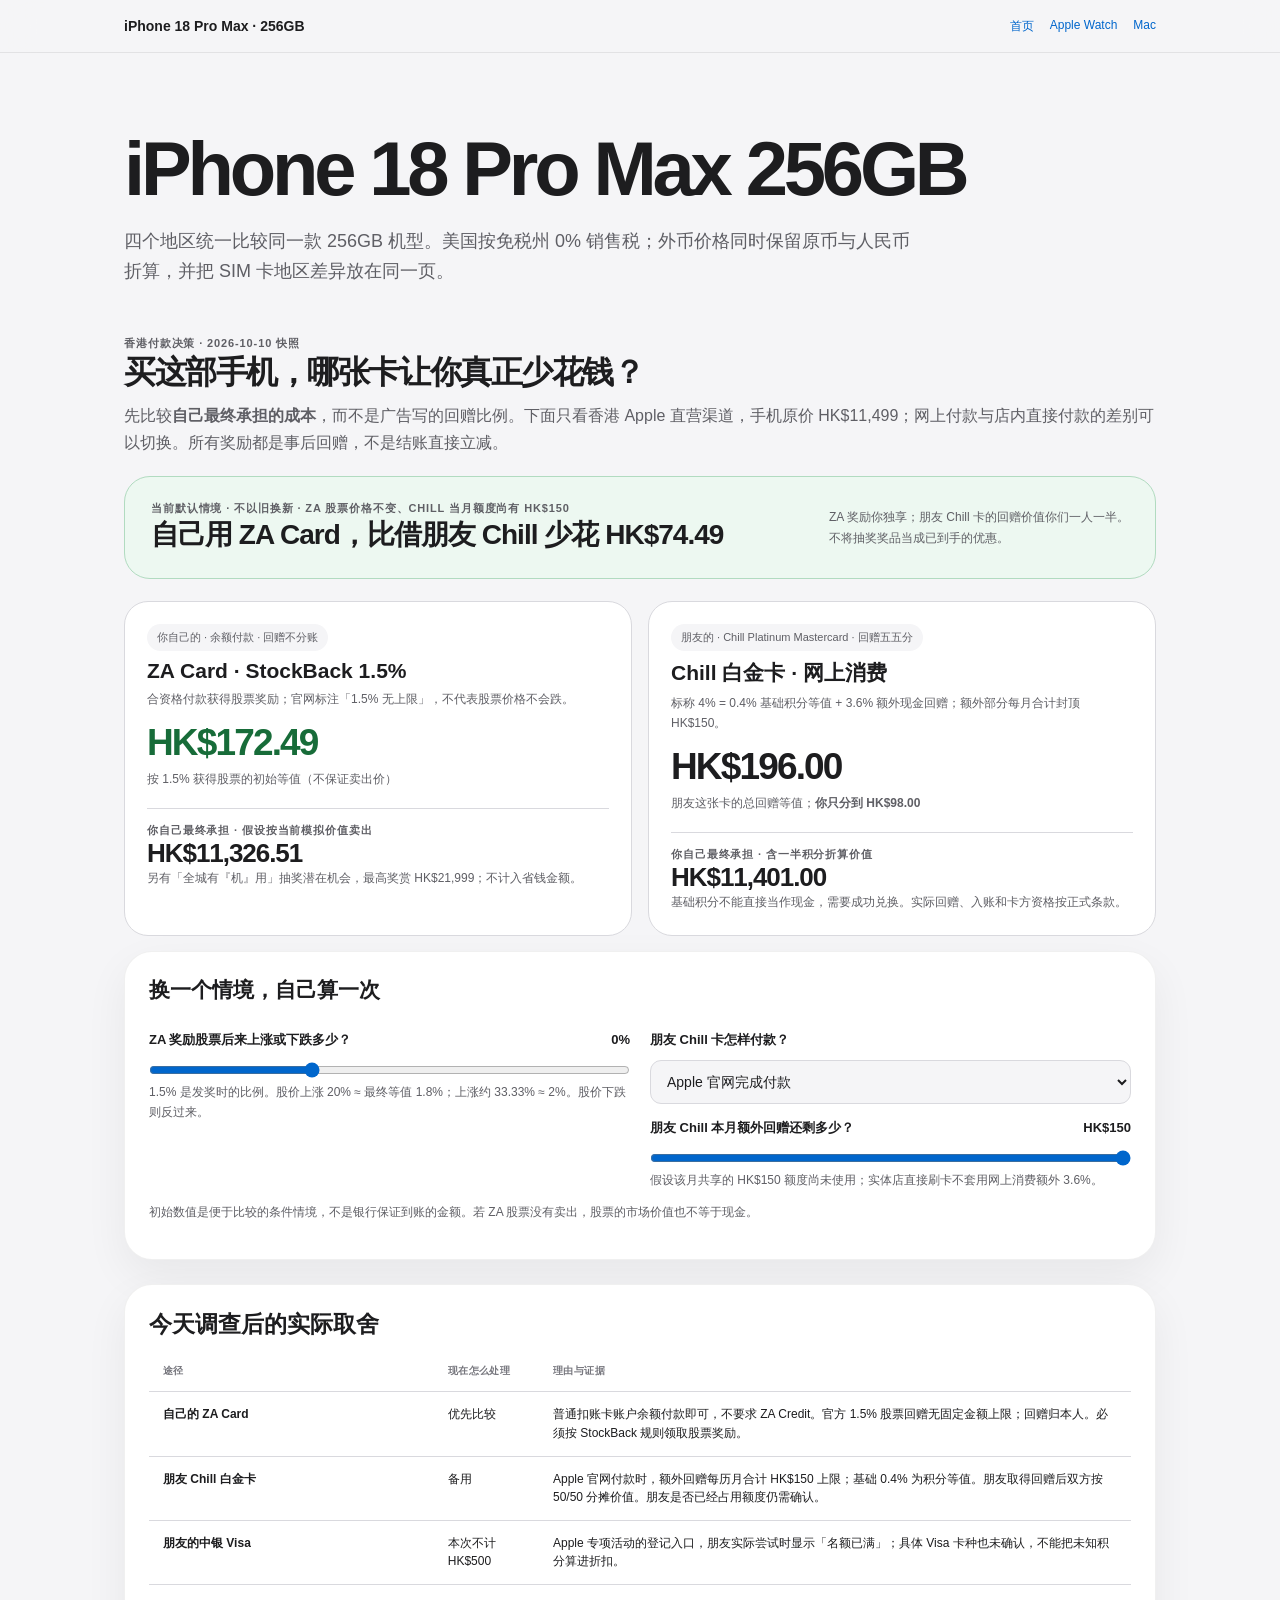
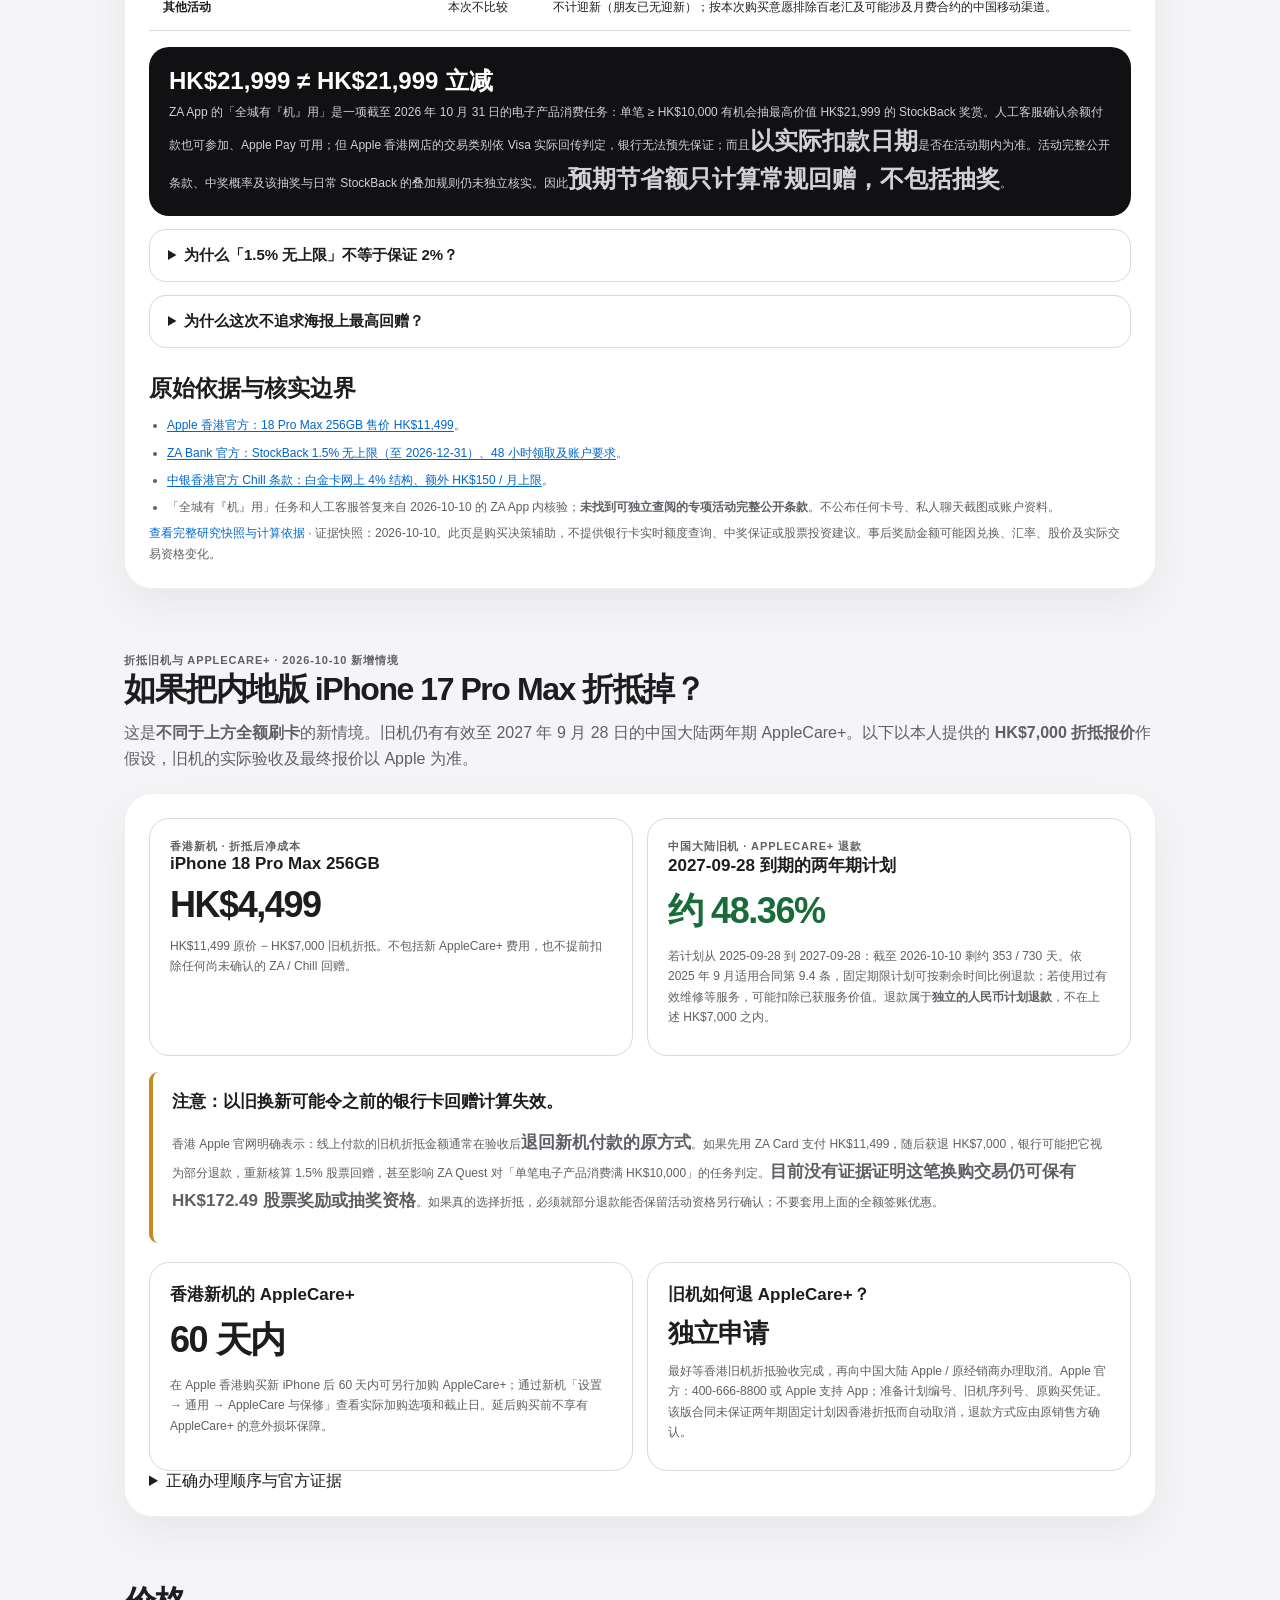
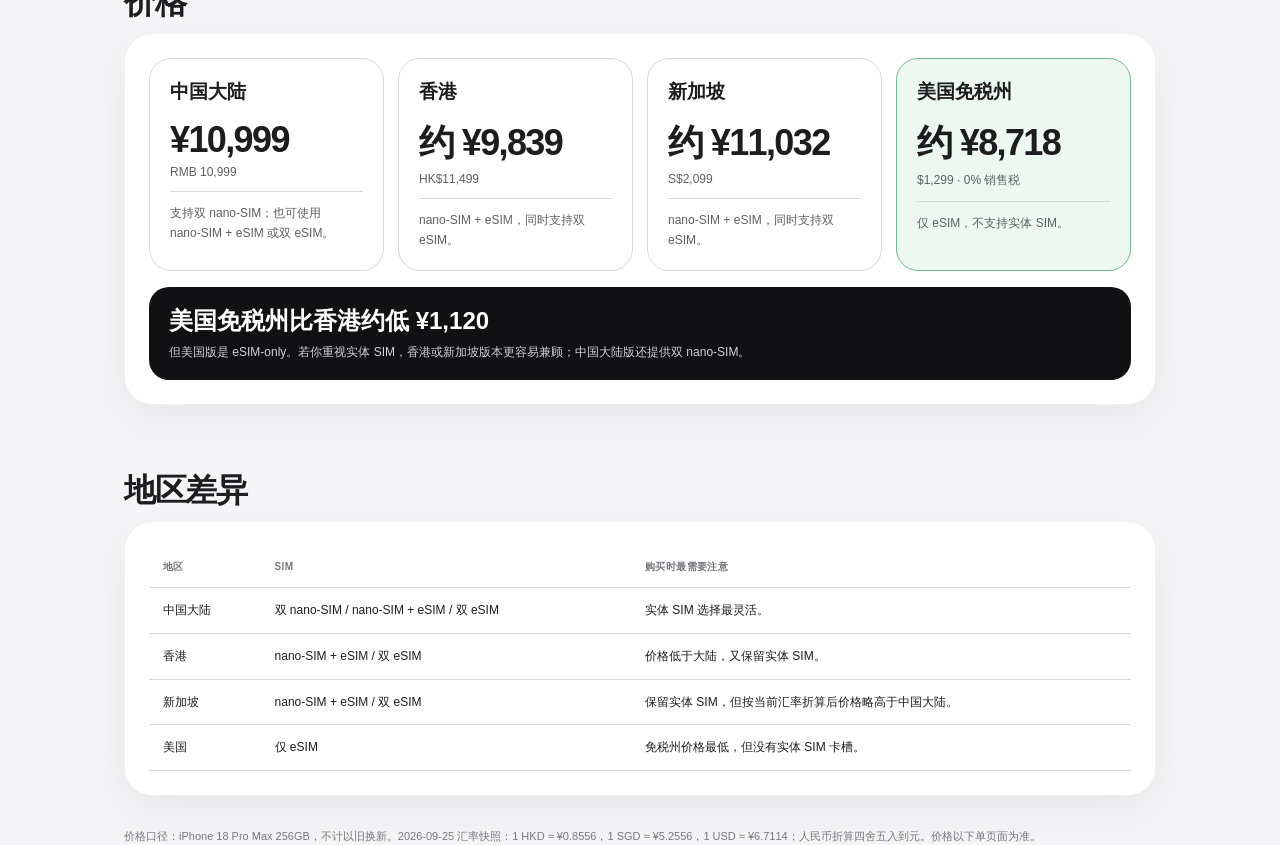
==== iphone/index.html @ 493898ec "feat(iphone): show Trade In and AppleCare separate from full-price rewards" ====
<!doctype html><html lang="zh-CN"><head><meta charset="utf-8"><meta name="viewport" content="width=device-width,initial-scale=1"><title>iPhone 18 Pro Max 256GB｜中国大陆 / 香港 / 新加坡 / 美国</title><style>
:root{--bg:#f5f5f7;--card:#fff;--text:#1d1d1f;--muted:#5f5f65;--sub:#77777e;--line:#d9d9de;--blue:#06c;--green:#176c39;--greenbg:#edf8f1;--shadow:0 16px 44px rgba(0,0,0,.06)}
*{box-sizing:border-box}html{scroll-behavior:smooth}body{margin:0;background:var(--bg);color:var(--text);font-family:-apple-system,BlinkMacSystemFont,"SF Pro Display","PingFang SC","Microsoft YaHei",sans-serif;-webkit-font-smoothing:antialiased}
a{color:var(--blue);text-decoration:none}a:hover{text-decoration:underline}.wrap{max-width:1080px;margin:auto;padding:0 24px}
.top{position:sticky;top:0;z-index:20;background:rgba(245,245,247,.9);backdrop-filter:blur(18px);border-bottom:1px solid rgba(0,0,0,.08)}.top .wrap{height:52px;display:flex;align-items:center;justify-content:space-between;gap:20px}.brand{font-size:14px;font-weight:760}.nav{display:flex;gap:16px;font-size:12px}
.hero{padding:78px 0 38px}.hero h1{font-size:clamp(44px,7vw,76px);line-height:1;letter-spacing:-.055em;margin:0 0 20px}.hero p{max-width:800px;margin:0;color:var(--muted);font-size:18px;line-height:1.65}
section{padding:32px 0}h2{font-size:32px;letter-spacing:-.045em;margin:0 0 8px}.lead{color:var(--muted);margin:0 0 20px;line-height:1.65}.panel{background:var(--card);border:1px solid rgba(0,0,0,.06);border-radius:28px;padding:24px;box-shadow:var(--shadow)}
.cards{display:grid;grid-template-columns:repeat(4,1fr);gap:14px}.card{border:1px solid var(--line);border-radius:22px;padding:20px}.card.best{background:var(--greenbg);border-color:#75b88f}.card h3{font-size:19px;margin:0 0 14px}.price{font-size:36px;font-weight:780;letter-spacing:-.045em}.local{color:var(--muted);font-size:12px;margin-top:4px}.note{color:var(--muted);font-size:12px;line-height:1.6;margin-top:12px;padding-top:12px;border-top:1px solid var(--line)}
table{width:100%;border-collapse:collapse}th,td{text-align:left;padding:13px 14px;border-bottom:1px solid var(--line);vertical-align:top;font-size:12px;line-height:1.55}th{color:var(--sub);font-size:10px;text-transform:uppercase;letter-spacing:.04em}
.callout{margin-top:16px;padding:18px 20px;border-radius:20px;background:#111113;color:#fff}.callout strong{font-size:24px}.callout p{margin:6px 0 0;color:#d1d1d6;font-size:12px;line-height:1.6}
.pills{display:flex;gap:8px;flex-wrap:wrap}.pill{padding:7px 10px;border:1px solid var(--line);border-radius:999px;background:var(--card);font-size:11px;color:var(--muted)}
footer{padding:32px 0 64px;color:var(--sub);font-size:11px;line-height:1.6}
@media(max-width:780px){.nav{display:none}.cards{grid-template-columns:1fr}.panel{padding:17px}.hero{padding-top:56px}}
@media(prefers-color-scheme:dark){:root{--bg:#0f0f11;--card:#1c1c1f;--text:#f5f5f7;--muted:#c7c7cc;--sub:#a9a9b0;--line:#3b3b42;--blue:#69aaff;--green:#81dba5;--greenbg:#153523;--shadow:none}.top{background:rgba(15,15,17,.9)}.panel,.card{border-color:#303037}.card.best{background:#14291d}}

/* 2026-10-10 HK payment decision: independent of regional price comparison. */
.payment{padding-top:12px}.decision-line{display:flex;justify-content:space-between;align-items:center;gap:18px;padding:24px 26px;border:1px solid #b1dbc0;background:var(--greenbg);border-radius:26px;margin:18px 0 22px}
.decision-line strong{display:block;font-size:28px;letter-spacing:-.035em}.eyebrow{font-size:11px;font-weight:750;text-transform:uppercase;letter-spacing:.08em;color:var(--muted)}
.payment-grid{display:grid;grid-template-columns:repeat(2,minmax(0,1fr));gap:16px}.payment-card{border:1px solid var(--line);border-radius:24px;padding:22px;background:var(--card)}.payment-card h3{font-size:21px;margin:8px 0 7px}.payment-card .amount{font-size:37px;line-height:1.12;letter-spacing:-.05em;font-weight:800;margin:12px 0 7px;font-variant-numeric:tabular-nums}.payment-card .amount.is-green{color:var(--green)}.payment-card .mini{font-size:12px;color:var(--muted);line-height:1.65}.payment-card .net{border-top:1px solid var(--line);padding-top:14px;margin-top:18px}.payment-card .net strong{display:block;font-size:26px;letter-spacing:-.04em;font-variant-numeric:tabular-nums}.payment-tag{font-size:11px;display:inline-block;padding:6px 10px;border-radius:999px;background:var(--bg);color:var(--muted)}
.payment-controls{margin-top:15px}.payment-controls h3{margin:0 0 12px;font-size:21px}.control-grid{display:grid;grid-template-columns:repeat(2,1fr);gap:20px}.control-row{margin-top:14px}.control-row label{font-size:13px;font-weight:650;line-height:1.55;display:flex;justify-content:space-between;gap:8px}.control-row input[type=range]{width:100%;accent-color:var(--blue);margin:12px 0 4px;cursor:pointer}.control-row select{width:100%;border:1px solid var(--line);background:var(--bg);color:var(--text);border-radius:11px;padding:12px;margin-top:10px;font-size:14px}.muted-small{font-size:12px;color:var(--muted);line-height:1.7}
.ledger{margin-top:24px}.ledger h3{font-size:23px;margin:0 0 10px}.ledger td:first-child{width:29%;font-weight:650}.ledger ul{margin:0;padding-left:18px}.ledger li{margin:5px 0}.ledger a{overflow-wrap:anywhere}
.source-list{padding-left:18px;margin:14px 0 4px;color:var(--muted);font-size:12px;line-height:1.85}.source-list a{text-decoration:underline;text-underline-offset:2px}
.state{font-size:11px;border-radius:999px;padding:3px 7px;border:1px solid var(--line);white-space:nowrap}.state.caution{color:#b56d06;border-color:#d9a751}
.payment details{margin-top:13px;border:1px solid var(--line);border-radius:17px;background:var(--card);padding:16px 18px}.payment summary{font-weight:750;cursor:pointer;font-size:15px}.payment details p,.payment details li{font-size:13px;line-height:1.8;color:var(--muted)}.payment details ul{padding-left:20px}
@media(max-width:780px){.payment-grid,.control-grid{grid-template-columns:1fr}.decision-line{align-items:flex-start;flex-direction:column}.payment-card .amount{font-size:32px}.ledger td:first-child{width:32%}.payment-card{padding:18px}}

.tradein-grid{display:grid;grid-template-columns:repeat(2,minmax(0,1fr));gap:14px}
.tradein-card{padding:20px;border-radius:20px;border:1px solid var(--line)}
.tradein-card h3{font-size:17px;margin:0 0 8px}
.tradein-card .figure{font-size:36px;letter-spacing:-.04em;font-weight:800;margin:10px 0}
.tradein-card .muted-small{margin:8px 0}
.tradein-warning{border-left:4px solid #c88a20;padding:15px 19px;margin-top:16px;background:var(--card);border-radius:9px;line-height:1.75}
.tradein-warning strong{font-size:17px}
.tradein-step{padding-left:22px;font-size:13px;line-height:1.8}
.tradein-step li{margin:8px 0}
@media(max-width:780px){.tradein-grid{grid-template-columns:1fr}.tradein-card .figure{font-size:31px}}
</style></head><body>
<header class="top"><div class="wrap"><div class="brand">iPhone 18 Pro Max · 256GB</div><nav class="nav"><a href="/">首页</a><a href="/watch/">Apple Watch</a><a href="/mac/">Mac</a></nav></div></header>
<main class="wrap">
<section class="hero"><h1>iPhone 18 Pro Max 256GB</h1><p>四个地区统一比较同一款 256GB 机型。美国按免税州 0% 销售税；外币价格同时保留原币与人民币折算，并把 SIM 卡地区差异放在同一页。</p></section>

<section id="hk-payment" class="payment" data-price="11499" aria-labelledby="pay-title">
  <div class="eyebrow">香港付款决策 · 2026-10-10 快照</div>
  <h2 id="pay-title">买这部手机，哪张卡让你真正少花钱？</h2>
  <p class="lead">先比较<strong>自己最终承担的成本</strong>，而不是广告写的回赠比例。下面只看香港 Apple 直营渠道，手机原价 HK$11,499；网上付款与店内直接付款的差别可以切换。所有奖励都是事后回赠，不是结账直接立减。</p>
  <div class="decision-line">
    <div><div class="eyebrow">当前默认情境 · 不以旧换新 · ZA 股票价格不变、Chill 当月额度尚有 HK$150</div><strong id="pay-headline">自己用 ZA Card，比借朋友 Chill 少花 HK$74.49</strong></div>
    <div class="muted-small">ZA 奖励你独享；朋友 Chill 卡的回赠价值你们一人一半。<br>不将抽奖奖品当成已到手的优惠。</div>
  </div>
  <div class="payment-grid">
    <article class="payment-card" aria-labelledby="za-card-title">
      <span class="payment-tag">你自己的 · 余额付款 · 回赠不分账</span>
      <h3 id="za-card-title">ZA Card · StockBack 1.5%</h3>
      <div class="mini">合资格付款获得股票奖励；官网标注「1.5% 无上限」，不代表股票价格不会跌。</div>
      <div class="amount is-green" id="za-stock" aria-live="polite">HK$172.49</div>
      <div class="mini">按 1.5% 获得股票的初始等值（不保证卖出价）</div>
      <div class="net"><div class="eyebrow">你自己最终承担 · 假设按当前模拟价值卖出</div><strong id="za-cost">HK$11,326.51</strong><div class="mini">另有「全城有『机』用」抽奖潜在机会，最高奖赏 HK$21,999；不计入省钱金额。</div></div>
    </article>
    <article class="payment-card" aria-labelledby="chill-card-title">
      <span class="payment-tag">朋友的 · Chill Platinum Mastercard · 回赠五五分</span>
      <h3 id="chill-card-title">Chill 白金卡 · 网上消费</h3>
      <div class="mini">标称 4% = 0.4% 基础积分等值 + 3.6% 额外现金回赠；额外部分每月合计封顶 HK$150。</div>
      <div class="amount" id="chill-reward" aria-live="polite">HK$196.00</div>
      <div class="mini">朋友这张卡的总回赠等值；<strong>你只分到 <span id="chill-share">HK$98.00</span></strong></div>
      <div class="net"><div class="eyebrow">你自己最终承担 · 含一半积分折算价值</div><strong id="chill-cost">HK$11,401.00</strong><div class="mini">基础积分不能直接当作现金，需要成功兑换。实际回赠、入账和卡方资格按正式条款。</div></div>
    </article>
  </div>
  <div class="panel payment-controls" aria-label="购机付款计算器">
    <h3>换一个情境，自己算一次</h3>
    <div class="control-grid">
      <div class="control-row"><label for="stock-change">ZA 奖励股票后来上涨或下跌多少？ <output id="stock-change-label" for="stock-change">0%</output></label><input id="stock-change" type="range" min="-50" max="100" step="5" value="0"><div class="muted-small">1.5% 是发奖时的比例。股价上涨 20% ≈ 最终等值 1.8%；上涨约 33.33% ≈ 2%。股价下跌则反过来。</div></div>
      <div>
        <div class="control-row"><label for="chill-channel">朋友 Chill 卡怎样付款？</label><select id="chill-channel"><option value="online">Apple 官网完成付款</option><option value="store">Apple 实体店直接刷卡</option></select></div>
        <div class="control-row"><label for="chill-left">朋友 Chill 本月额外回赠还剩多少？ <output id="chill-left-label" for="chill-left">HK$150</output></label><input id="chill-left" type="range" min="0" max="150" step="5" value="150"><div class="muted-small">假设该月共享的 HK$150 额度尚未使用；实体店直接刷卡不套用网上消费额外 3.6%。</div></div>
      </div>
    </div>
    <p class="muted-small" id="payment-assumption">初始数值是便于比较的条件情境，不是银行保证到账的金额。若 ZA 股票没有卖出，股票的市场价值也不等于现金。</p>
  </div>
  <div class="panel ledger" id="payment-evidence">
    <h3>今天调查后的实际取舍</h3>
    <table><thead><tr><th>途径</th><th>现在怎么处理</th><th>理由与证据</th></tr></thead><tbody>
      <tr><td>自己的 ZA Card</td><td>优先比较</td><td>普通扣账卡账户余额付款即可，不要求 ZA Credit。官方 1.5% 股票回赠无固定金额上限；回赠归本人。必须按 StockBack 规则领取股票奖励。</td></tr>
      <tr><td>朋友 Chill 白金卡</td><td>备用</td><td>Apple 官网付款时，额外回赠每历月合计 HK$150 上限；基础 0.4% 为积分等值。朋友取得回赠后双方按 50/50 分摊价值。朋友是否已经占用额度仍需确认。</td></tr>
      <tr><td>朋友的中银 Visa</td><td>本次不计 HK$500</td><td>Apple 专项活动的登记入口，朋友实际尝试时显示「名额已满」；具体 Visa 卡种也未确认，不能把未知积分算进折扣。</td></tr>
      <tr><td>其他活动</td><td>本次不比较</td><td>不计迎新（朋友已无迎新）；按本次购买意愿排除百老汇及可能涉及月费合约的中国移动渠道。</td></tr>
    </tbody></table>
    <div class="callout"><strong>HK$21,999 ≠ HK$21,999 立减</strong><p>ZA App 的「全城有『机』用」是一项截至 2026 年 10 月 31 日的电子产品消费任务：单笔 ≥ HK$10,000 有机会抽最高价值 HK$21,999 的 StockBack 奖赏。人工客服确认余额付款也可参加、Apple Pay 可用；但 Apple 香港网店的交易类别依 Visa 实际回传判定，银行无法预先保证；而且<strong>以实际扣款日期</strong>是否在活动期内为准。活动完整公开条款、中奖概率及该抽奖与日常 StockBack 的叠加规则仍未独立核实。因此<strong>预期节省额只计算常规回赠，不包括抽奖</strong>。</p></div>
    <details><summary>为什么「1.5% 无上限」不等于保证 2%？</summary><p>银行的无上限是指合资格 StockBack 的金额没有固定封顶。HK$11,499 × 1.5% ≈ HK$172.49。若领取的股票后来涨 20%，卖出等值约 HK$206.98（约占原购买额 1.8%）；若跌 20%，等值约 HK$137.99（约 1.2%）。股票投资有波动风险，卖出价、换汇和交易费用以实际为准。需要在官方规定的 48 小时窗口内选择股票奖励，并满足投资账户条件。</p></details>
    <details><summary>为什么这次不追求海报上最高回赠？</summary><ul>
      <li>先区分「直接立减」「现金回赠」「积分折算」「股票市场价值」「抽奖最高奖品」，不要混写成同一种现金。</li>
      <li>先检查登记名额、月度上限、商户分类、实际扣款日期，再算理论百分比。</li>
      <li>同一笔 HK$11,499，朋友信用卡的回赠必须平分；自己的 ZA 奖励全部归自己，只有比较个人净成本才公平。</li>
      <li>银行智能客服与人工客服不是可公开复核的正式活动条款；未知的 MCC / 中奖概率 / 能否叠加，应持续标注为未知。</li>
    </ul></details>
    <h3 style="margin-top:25px">原始依据与核实边界</h3>
    <ul class="source-list">
      <li><a href="https://www.apple.com/hk-zh/shop/buy-iphone/iphone-18-pro/6.9-%E5%90%8B%E9%A1%AF%E7%A4%BA%E5%99%A8-256gb-%E9%8A%80%E8%89%B2" target="_blank" rel="noopener noreferrer">Apple 香港官方：18 Pro Max 256GB 售价 HK$11,499</a>。</li>
      <li><a href="https://bank.za.group/za-card" target="_blank" rel="noopener noreferrer">ZA Bank 官方：StockBack 1.5% 无上限（至 2026-12-31）、48 小时领取及账户要求</a>。</li>
      <li><a href="https://www.bochk.com/dam/boccreditcard/chillcard/chill_offer_tnc_sc.pdf" target="_blank" rel="noopener noreferrer">中银香港官方 Chill 条款：白金卡网上 4% 结构、额外 HK$150 / 月上限</a>。</li>
      <li>「全城有『机』用」任务和人工客服答复来自 2026-10-10 的 ZA App 内核验；<strong>未找到可独立查阅的专项活动完整公开条款</strong>。不公布任何卡号、私人聊天截图或账户资料。</li>
    </ul>
    <div class="muted-small"><a href="https://github.com/mykcs/apple-watch-series-12-price-compare/blob/main/docs/decisions/2026-10-10-iphone-hk-payment.md" target="_blank" rel="noopener noreferrer">查看完整研究快照与计算依据</a> · 证据快照：2026-10-10。此页是购买决策辅助，不提供银行卡实时额度查询、中奖保证或股票投资建议。事后奖励金额可能因兑换、汇率、股价及实际交易资格变化。</div>
  </div>
</section>


<section id="tradein-applecare" aria-labelledby="tradein-heading">
  <div class="eyebrow">折抵旧机与 AppleCare+ · 2026-10-10 新增情境</div>
  <h2 id="tradein-heading">如果把内地版 iPhone 17 Pro Max 折抵掉？</h2>
  <p class="lead">这是<strong>不同于上方全额刷卡</strong>的新情境。旧机仍有有效至 2027 年 9 月 28 日的中国大陆两年期 AppleCare+。以下以本人提供的 <strong>HK$7,000 折抵报价</strong>作假设，旧机的实际验收及最终报价以 Apple 为准。</p>
  <div class="panel">
    <div class="tradein-grid">
      <div class="tradein-card">
        <div class="eyebrow">香港新机 · 折抵后净成本</div>
        <h3>iPhone 18 Pro Max 256GB</h3>
        <div class="figure">HK$4,499</div>
        <div class="muted-small">HK$11,499 原价 − HK$7,000 旧机折抵。不包括新 AppleCare+ 费用，也不提前扣除任何尚未确认的 ZA / Chill 回赠。</div>
      </div>
      <div class="tradein-card">
        <div class="eyebrow">中国大陆旧机 · AppleCare+ 退款</div>
        <h3>2027-09-28 到期的两年期计划</h3>
        <div class="figure" style="color:var(--green)">约 48.36%</div>
        <div class="muted-small">若计划从 2025-09-28 到 2027-09-28：截至 2026-10-10 剩约 353 / 730 天。依 2025 年 9 月适用合同第 9.4 条，固定期限计划可按剩余时间比例退款；若使用过有效维修等服务，可能扣除已获服务价值。退款属于<strong>独立的人民币计划退款</strong>，不在上述 HK$7,000 之内。</div>
      </div>
    </div>
    <div class="tradein-warning">
      <strong>注意：以旧换新可能令之前的银行卡回赠计算失效。</strong>
      <p class="muted-small">香港 Apple 官网明确表示：线上付款的旧机折抵金额通常在验收后<strong>退回新机付款的原方式</strong>。如果先用 ZA Card 支付 HK$11,499，随后获退 HK$7,000，银行可能把它视为部分退款，重新核算 1.5% 股票回赠，甚至影响 ZA Quest 对「单笔电子产品消费满 HK$10,000」的任务判定。<strong>目前没有证据证明这笔换购交易仍可保有 HK$172.49 股票奖励或抽奖资格</strong>。如果真的选择折抵，必须就部分退款能否保留活动资格另行确认；不要套用上面的全额签账优惠。</p>
    </div>
    <div class="tradein-grid" style="margin-top:19px">
      <div class="tradein-card">
        <h3>香港新机的 AppleCare+</h3>
        <div class="figure">60 天内</div>
        <div class="muted-small">在 Apple 香港购买新 iPhone 后 60 天内可另行加购 AppleCare+；通过新机「设置 → 通用 → AppleCare 与保修」查看实际加购选项和截止日。延后购买前不享有 AppleCare+ 的意外损坏保障。</div>
      </div>
      <div class="tradein-card">
        <h3>旧机如何退 AppleCare+？</h3>
        <div class="figure" style="font-size:26px">独立申请</div>
        <div class="muted-small">最好等香港旧机折抵验收完成，再向中国大陆 Apple / 原经销商办理取消。Apple 官方：400-666-8800 或 Apple 支持 App；准备计划编号、旧机序列号、原购买凭证。该版合同未保证两年期固定计划因香港折抵而自动取消，退款方式应由原销售方确认。</div>
      </div>
    </div>
    <details><summary>正确办理顺序与官方证据</summary>
      <ol class="tradein-step"><li>先取得 Apple HK 对旧机的实际验收报价；HK$7,000 仅为当前假设。</li>
      <li>新机购买后再看是否需要 60 天内加购香港 AppleCare+；旧机 AppleCare+ 不能直接移到新机。</li>
      <li>旧机折抵验收确认后，联系中国大陆原 AppleCare+ 销售方申请按比例退费，留存确认编号；不要依赖自动取消。</li>
      <li>如要用 ZA Card 付款并争取 HK$10,000 消费任务，应事先问清 Apple 后续 HK$7,000 退款如何影响 StockBack 与 ZA Quest。</li></ol>
      <ul class="source-list">
      <li><a target="_blank" rel="noopener noreferrer" href="https://www.apple.com/hk/applecare/?filter=iphone">Apple 香港：新机 AppleCare+ 60 天内加购</a></li>
      <li><a target="_blank" rel="noopener noreferrer" href="https://www.apple.com/hk/shop/trade-in">Apple 香港：网上旧机折抵退回原付款方式，需验收</a></li>
      <li><a target="_blank" rel="noopener noreferrer" href="https://www.apple.com.cn/legal/sales-support/applecare/applecareplus/2509/250909_applecareplusch.pdf">Apple 中国大陆：2025-09-09 至 2025-10-14 适用 AppleCare+ 合同（第 9.4 条）</a></li>
      <li><a target="_blank" rel="noopener noreferrer" href="https://support.apple.com/zh-cn/118218">Apple 支持：如何取消两年期 AppleCare+</a></li>
      </ul>
    </details>
  </div>
</section>

<section><h2>价格</h2><div class="panel"><div class="cards">
<article class="card"><h3>中国大陆</h3><div class="price">¥10,999</div><div class="local">RMB 10,999</div><div class="note">支持双 nano‑SIM；也可使用 nano‑SIM + eSIM 或双 eSIM。</div></article>
<article class="card"><h3>香港</h3><div class="price">约 ¥9,839</div><div class="local">HK$11,499</div><div class="note">nano‑SIM + eSIM，同时支持双 eSIM。</div></article>
<article class="card"><h3>新加坡</h3><div class="price">约 ¥11,032</div><div class="local">S$2,099</div><div class="note">nano‑SIM + eSIM，同时支持双 eSIM。</div></article>
<article class="card best"><h3>美国免税州</h3><div class="price">约 ¥8,718</div><div class="local">$1,299 · 0% 销售税</div><div class="note">仅 eSIM，不支持实体 SIM。</div></article>
</div><div class="callout"><strong>美国免税州比香港约低 ¥1,120</strong><p>但美国版是 eSIM-only。若你重视实体 SIM，香港或新加坡版本更容易兼顾；中国大陆版还提供双 nano‑SIM。</p></div></div></section>
<section><h2>地区差异</h2><div class="panel"><table><thead><tr><th>地区</th><th>SIM</th><th>购买时最需要注意</th></tr></thead><tbody>
<tr><td>中国大陆</td><td>双 nano‑SIM / nano‑SIM + eSIM / 双 eSIM</td><td>实体 SIM 选择最灵活。</td></tr>
<tr><td>香港</td><td>nano‑SIM + eSIM / 双 eSIM</td><td>价格低于大陆，又保留实体 SIM。</td></tr>
<tr><td>新加坡</td><td>nano‑SIM + eSIM / 双 eSIM</td><td>保留实体 SIM，但按当前汇率折算后价格略高于中国大陆。</td></tr>
<tr><td>美国</td><td>仅 eSIM</td><td>免税州价格最低，但没有实体 SIM 卡槽。</td></tr>
</tbody></table></div></section>
</main><footer class="wrap">价格口径：iPhone 18 Pro Max 256GB，不计以旧换新。2026-09-25 汇率快照：1 HKD ≈ ¥0.8556，1 SGD ≈ ¥5.2556，1 USD ≈ ¥6.7114；人民币折算四舍五入到元。价格以下单页面为准。</footer>

<script>
(function(){
  "use strict";
  var section=document.getElementById("hk-payment");
  if(!section)return;
  var price=Number(section.dataset.price);
  var stockInput=document.getElementById("stock-change");
  var leftInput=document.getElementById("chill-left");
  var channelInput=document.getElementById("chill-channel");
  var round=function(v){return Math.round((v+Number.EPSILON)*100)/100;};
  var money=function(v){return "HK$"+round(v).toLocaleString("en-HK",{minimumFractionDigits:2,maximumFractionDigits:2});};
  var set=function(id,value){document.getElementById(id).textContent=value;};
  function update(){
    var growth=Number(stockInput.value);
    var left=Number(leftInput.value);
    var online=channelInput.value==="online";
    var zaValue=round(price*.015*(1+growth/100));
    var chillPoints=round(price*.004);
    var chillExtra=online?Math.min(150,left,round(price*.036)):0;
    var chillValue=round(chillPoints+chillExtra);
    var chillShare=round(chillValue/2);
    var zaCost=round(price-zaValue);
    var chillCost=round(price-chillShare);
    var diff=round(Math.abs(chillCost-zaCost));
    set("stock-change-label",(growth>0?"+":"")+growth+"%");
    set("chill-left-label","HK$"+left);
    set("za-stock",money(zaValue));
    set("za-cost",money(zaCost));
    set("chill-reward",money(chillValue));
    set("chill-share",money(chillShare));
    set("chill-cost",money(chillCost));
    set("pay-headline",zaCost<chillCost?"自己用 ZA Card，比借朋友 Chill 少花 "+money(diff):chillCost<zaCost?"借朋友 Chill，比自己用 ZA Card 少花 "+money(diff):"两种卡的模拟净成本相同");
  }
  [stockInput,leftInput,channelInput].forEach(function(el){el.addEventListener("input",update);el.addEventListener("change",update);});
  update();
})();
</script>
</body></html>
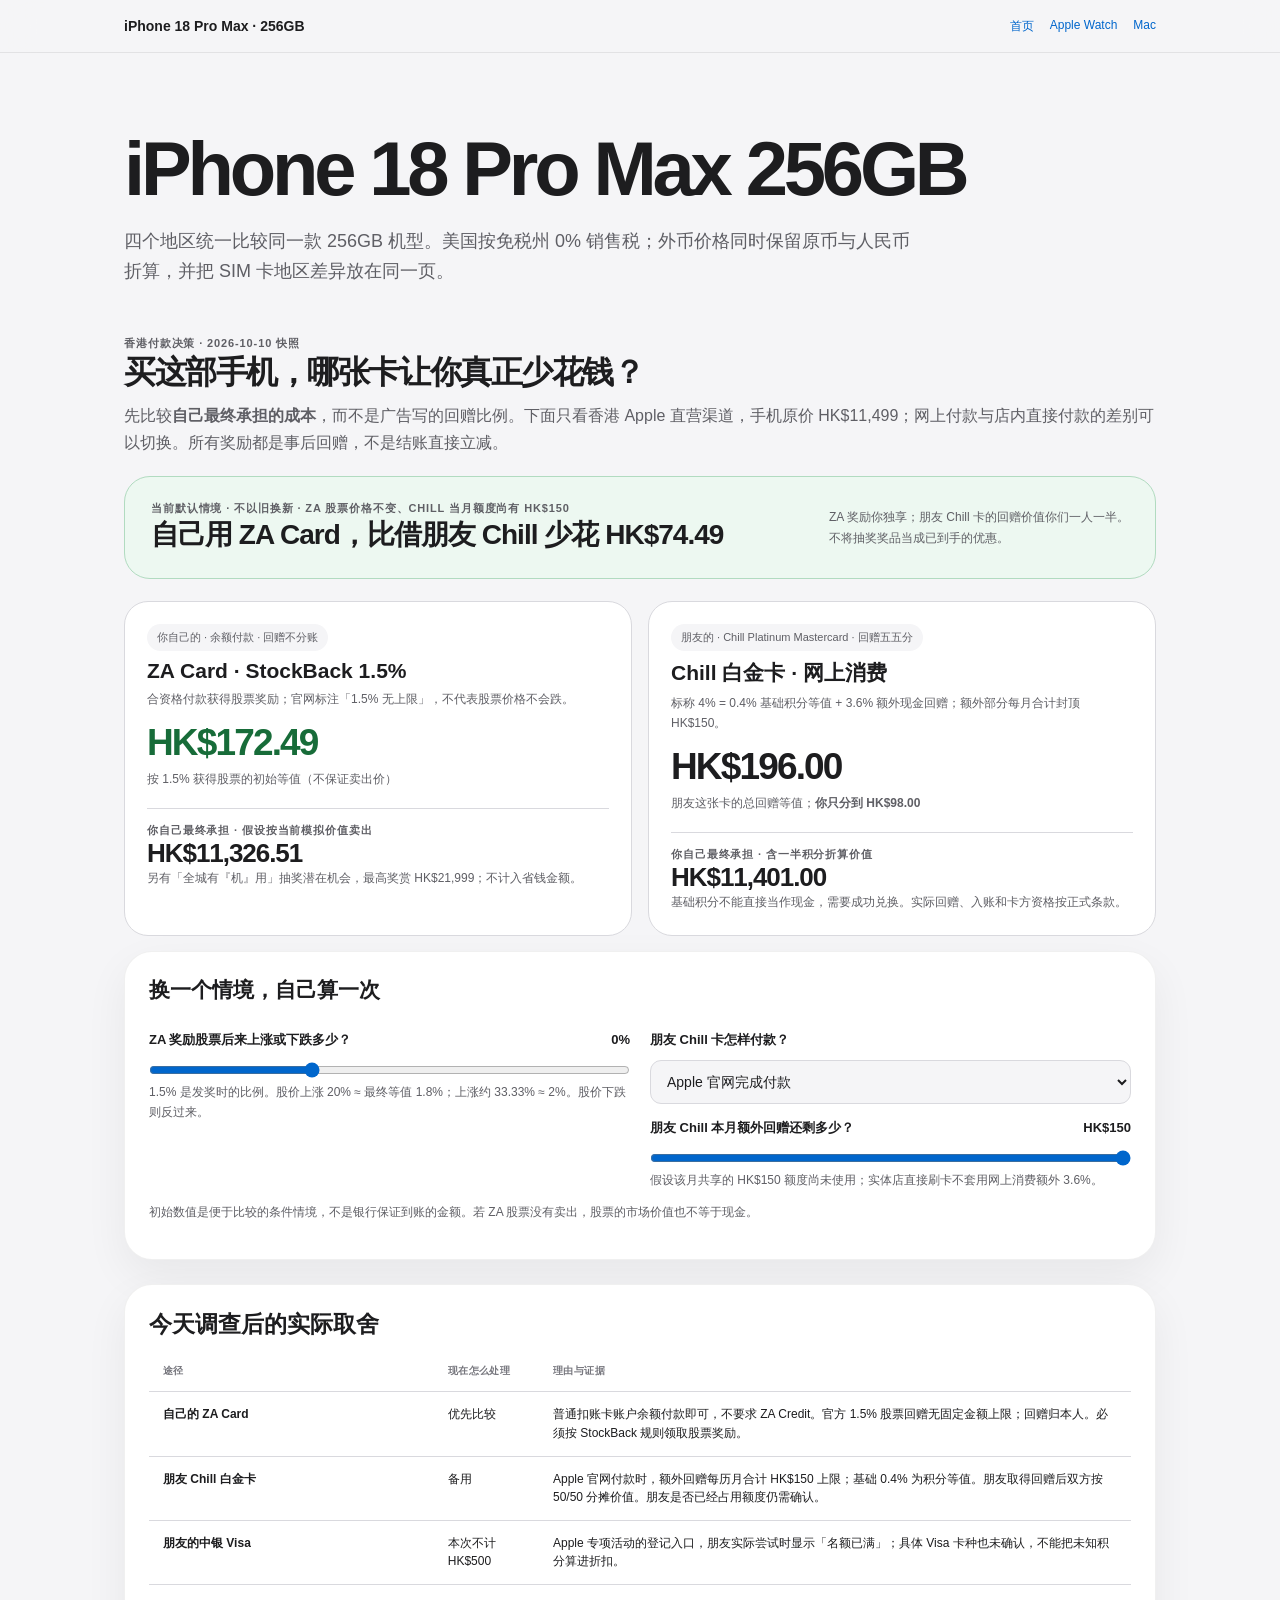
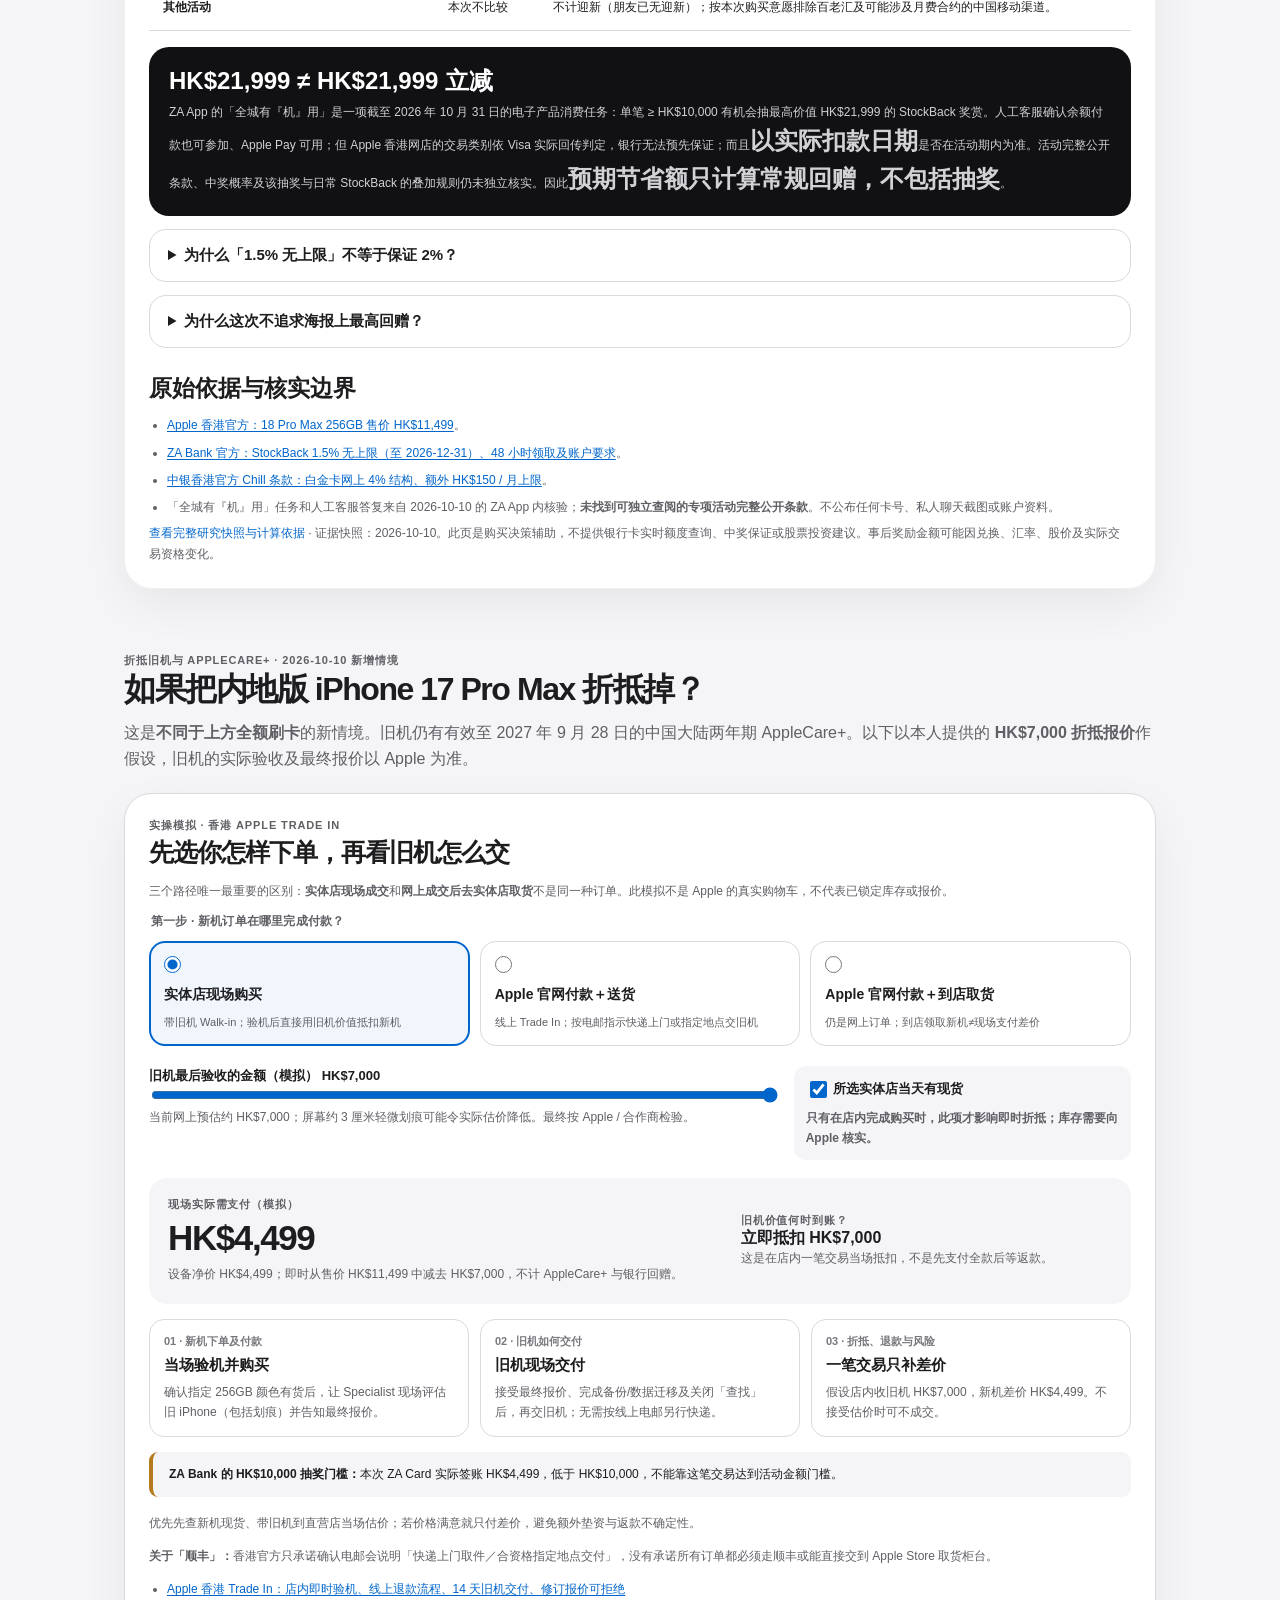
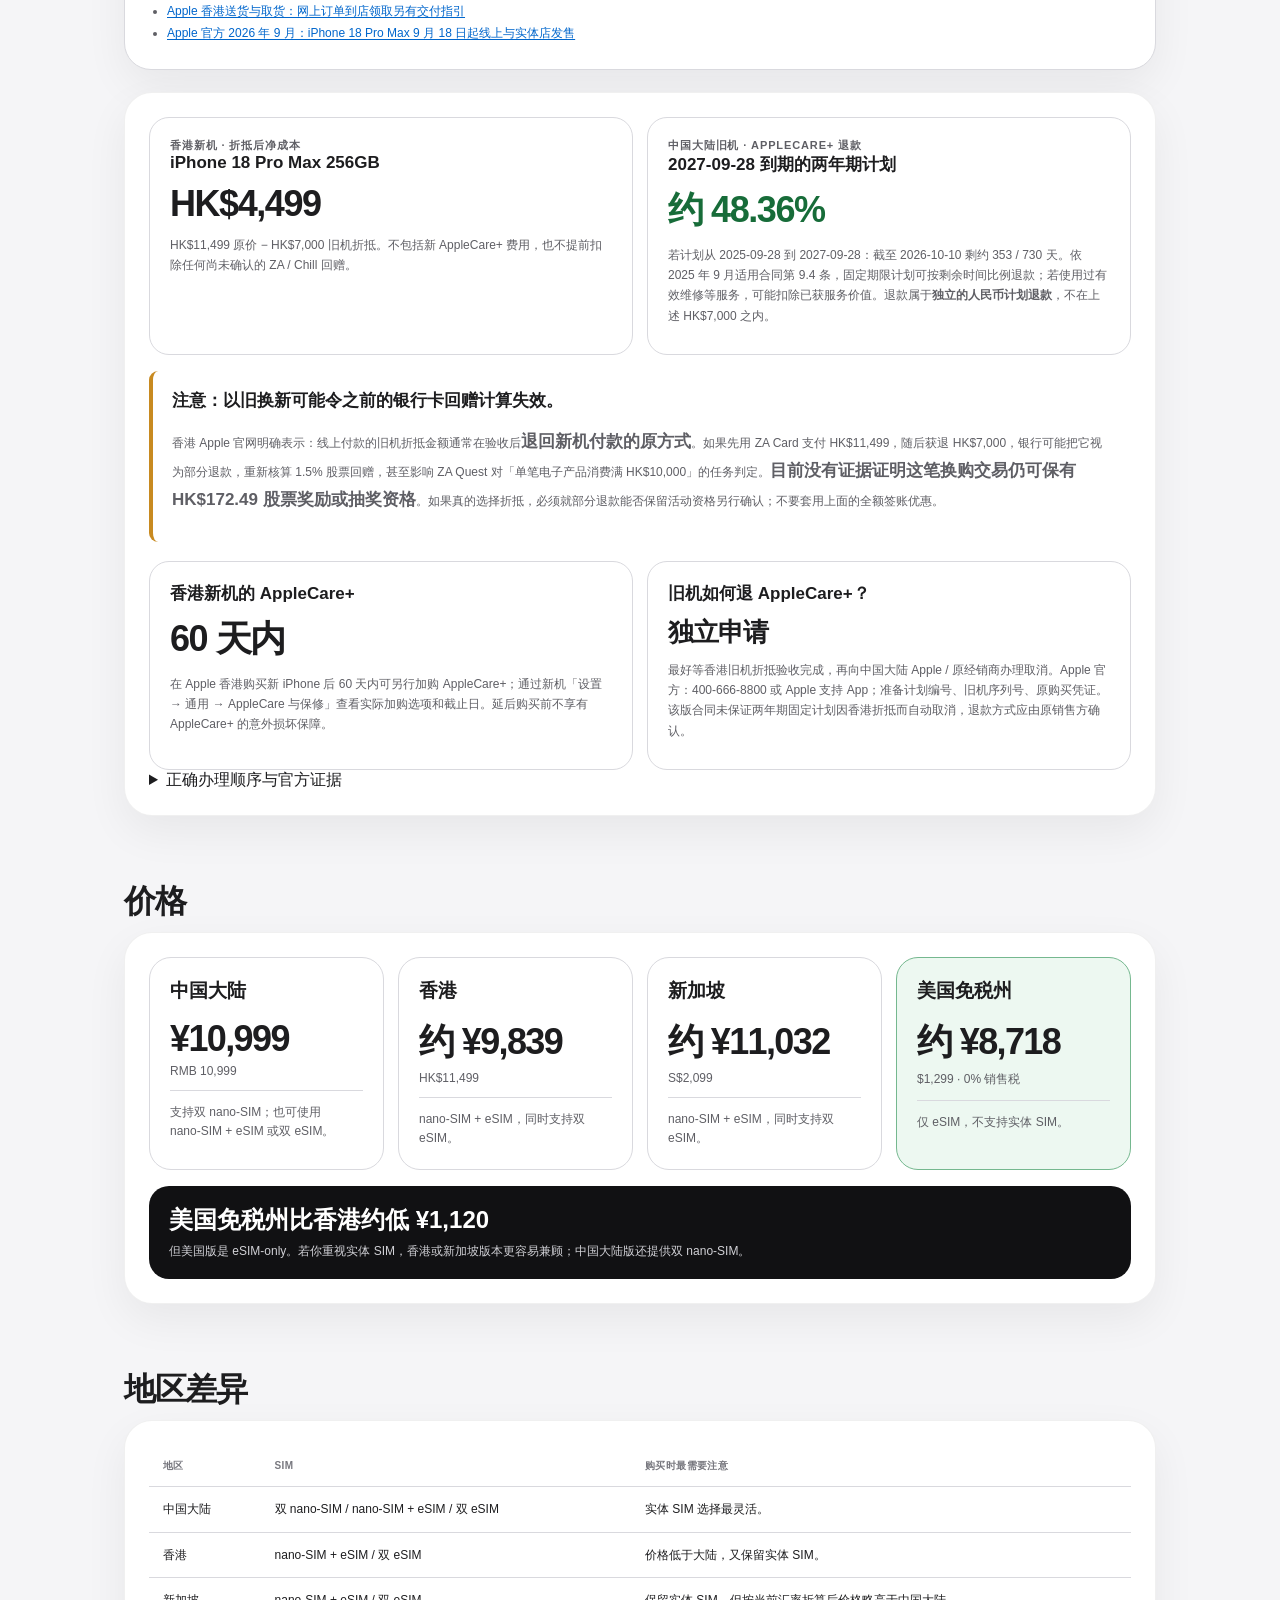
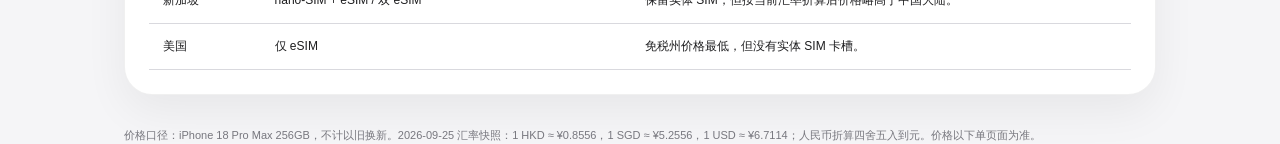
==== commit 01116c5b: "feat(iphone): simulate store trade-in versus online delivery and pickup" ====
--- a/iphone/index.html
+++ b/iphone/index.html
@@ -34,6 +34,34 @@
 .tradein-step{padding-left:22px;font-size:13px;line-height:1.8}
 .tradein-step li{margin:8px 0}
 @media(max-width:780px){.tradein-grid{grid-template-columns:1fr}.tradein-card .figure{font-size:31px}}
+
+/* Purchase/Trade-In flow simulator: Apple HK dated 2026-10-10. */
+.trade-flow{margin:20px 0 22px;padding:24px;border-radius:27px;background:var(--card);border:1px solid var(--line);box-shadow:var(--shadow)}
+.trade-flow h3{font-size:25px;letter-spacing:-.04em;margin:3px 0 11px}
+.trade-flow legend{font-size:12px;font-weight:750;letter-spacing:.015em;margin-bottom:11px;color:var(--muted)}
+.trade-flow fieldset{border:0;margin:0;padding:0;min-width:0}
+.trade-flow-choices{display:grid;grid-template-columns:repeat(3,1fr);gap:10px}
+.trade-flow-option{display:flex;flex-direction:column;gap:9px;border:1px solid var(--line);border-radius:16px;padding:14px;cursor:pointer;font-size:14px;line-height:1.5;font-weight:700}
+.trade-flow-option:has(input:checked){border:2px solid var(--blue);padding:13px;background:color-mix(in srgb,var(--blue) 6%,transparent)}
+.trade-flow-option span{color:var(--muted);font-size:11px;font-weight:400}
+.trade-flow-option input{accent-color:var(--blue);margin:0 0 2px;width:17px;height:17px}
+.trade-flow-controls{display:flex;align-items:flex-start;gap:18px;flex-wrap:wrap;margin:20px 0 18px}
+.trade-flow-controls label{font-size:13px;line-height:1.5;font-weight:650}
+.trade-flow-controls input[type=range]{width:100%;accent-color:var(--blue);cursor:pointer}
+.trade-flow-controls .range-wrap{flex:2;min-width:175px}
+.trade-flow-controls .check-wrap{flex:1;min-width:160px;background:var(--bg);border-radius:12px;padding:12px}
+.trade-flow-controls .check-wrap input{width:17px;height:17px;vertical-align:middle;margin-right:6px;accent-color:var(--blue)}
+.trade-flow-summary{padding:19px;background:var(--bg);border-radius:18px;display:grid;grid-template-columns:1.5fr 1fr;gap:16px;align-items:center}
+.trade-flow-summary .sum-price{font-size:35px;line-height:1.15;letter-spacing:-.04em;font-weight:800;margin:6px 0}
+.trade-flow-summary .sum-tag{font-size:12px;color:var(--muted);line-height:1.65}
+.trade-flow-steps{display:grid;grid-template-columns:repeat(3,1fr);gap:11px;margin:15px 0}
+.trade-flow-step{border:1px solid var(--line);padding:14px;border-radius:15px}
+.trade-flow-step .step-no{color:var(--sub);font-size:11px;font-weight:750}
+.trade-flow-step strong{font-size:15px;display:block;margin:7px 0}
+.trade-flow-step p{color:var(--muted);font-size:12px;line-height:1.7;margin:0}
+.trade-flow-bank{border-left:4px solid #b47a1c;background:var(--bg);padding:12px 16px;border-radius:9px;font-size:12px;line-height:1.75}
+.trade-flow .source-list{margin:11px 0 0}
+@media(max-width:780px){.trade-flow{padding:17px}.trade-flow-choices,.trade-flow-steps{grid-template-columns:1fr}.trade-flow-summary{grid-template-columns:1fr}.trade-flow-summary .sum-price{font-size:29px}}
 </style></head><body>
 <header class="top"><div class="wrap"><div class="brand">iPhone 18 Pro Max · 256GB</div><nav class="nav"><a href="/">首页</a><a href="/watch/">Apple Watch</a><a href="/mac/">Mac</a></nav></div></header>
 <main class="wrap">
@@ -108,6 +136,41 @@
   <div class="eyebrow">折抵旧机与 AppleCare+ · 2026-10-10 新增情境</div>
   <h2 id="tradein-heading">如果把内地版 iPhone 17 Pro Max 折抵掉？</h2>
   <p class="lead">这是<strong>不同于上方全额刷卡</strong>的新情境。旧机仍有有效至 2027 年 9 月 28 日的中国大陆两年期 AppleCare+。以下以本人提供的 <strong>HK$7,000 折抵报价</strong>作假设，旧机的实际验收及最终报价以 Apple 为准。</p>
+
+<div class="trade-flow" id="trade-flow-simulator" data-new-price="11499" aria-labelledby="flow-heading">
+  <div class="eyebrow">实操模拟 · 香港 Apple Trade In</div>
+  <h3 id="flow-heading">先选你怎样下单，再看旧机怎么交</h3>
+  <p class="muted-small">三个路径唯一最重要的区别：<strong>实体店现场成交</strong>和<strong>网上成交后去实体店取货</strong>不是同一种订单。此模拟不是 Apple 的真实购物车，不代表已锁定库存或报价。</p>
+  <fieldset><legend>第一步 · 新机订单在哪里完成付款？</legend>
+    <div class="trade-flow-choices">
+      <label class="trade-flow-option"><input type="radio" name="trade-flow-route" value="store" checked>实体店现场购买<span>带旧机 Walk-in；验机后直接用旧机价值抵扣新机</span></label>
+      <label class="trade-flow-option"><input type="radio" name="trade-flow-route" value="delivery">Apple 官网付款＋送货<span>线上 Trade In；按电邮指示快递上门或指定地点交旧机</span></label>
+      <label class="trade-flow-option"><input type="radio" name="trade-flow-route" value="pickup">Apple 官网付款＋到店取货<span>仍是网上订单；到店领取新机≠现场支付差价</span></label>
+    </div>
+  </fieldset>
+  <div class="trade-flow-controls">
+    <div class="range-wrap"><label for="trade-flow-value">旧机<strong>最后验收</strong>的金额（模拟） <output id="trade-flow-value-label" for="trade-flow-value">HK$7,000</output></label>
+      <input id="trade-flow-value" type="range" min="0" max="7000" step="250" value="7000"><div class="muted-small">当前网上预估约 HK$7,000；屏幕约 3 厘米轻微划痕可能令实际估价降低。最终按 Apple / 合作商检验。</div></div>
+    <label class="check-wrap"><input id="trade-flow-stock" type="checkbox" checked>所选实体店当天有现货<div class="muted-small" style="margin-top:7px">只有在店内完成购买时，此项才影响即时折抵；库存需要向 Apple 核实。</div></label>
+  </div>
+  <div class="trade-flow-summary" aria-live="polite">
+    <div><div class="eyebrow" id="trade-flow-summary-title">现场只付差价</div><div class="sum-price" id="trade-flow-pay">HK$4,499</div><div class="sum-tag" id="trade-flow-net">折抵后设备净价 HK$4,499，现场不用等退款。</div></div>
+    <div><div class="eyebrow">旧机价值何时到账？</div><strong id="trade-flow-refund">付款时即时抵扣</strong><div class="sum-tag" id="trade-flow-refund-detail">无需额外等待 HK$7,000 返回银行卡。</div></div>
+  </div>
+  <div class="trade-flow-steps">
+    <div class="trade-flow-step"><div class="step-no">01 · 新机下单及付款</div><strong id="trade-flow-step1-title">到店验机、查看新机现货</strong><p id="trade-flow-step1">店员确认香港版 iPhone 18 Pro Max 256GB 有货，验收旧机后再决定是否交易。</p></div>
+    <div class="trade-flow-step"><div class="step-no">02 · 旧机如何交付</div><strong id="trade-flow-step2-title">现场交付，不必邮寄</strong><p id="trade-flow-step2">确认最终报价且数据已迁移、备份、关闭「查找」后，把旧机交给店员。</p></div>
+    <div class="trade-flow-step"><div class="step-no">03 · 折抵、退款与风险</div><strong id="trade-flow-step3-title">现场直接扣减旧机价值</strong><p id="trade-flow-step3">若报价 HK$7,000，只需补 HK$4,499；外观划痕可能影响报价。</p></div>
+  </div>
+  <div class="trade-flow-bank"><strong>ZA Bank 的 HK$10,000 抽奖门槛：</strong><span id="trade-flow-bank-result">这条路线只刷 HK$4,499，低于单笔 HK$10,000 门槛，不参加该金额档次的活动。</span></div>
+  <p class="muted-small" id="trade-flow-recommendation" style="margin-top:16px"><strong>你的优先路线：</strong>先查直营店的现货，带旧机去现场估价，若 HK$7,000 或你接受的金额可当场抵扣，就直接付差价。别为了抽奖额外换汇垫资。</p>
+  <p class="muted-small"><strong>关于「顺丰」：</strong>香港官方只承诺确认电邮会说明「快递上门取件／合资格指定地点交付」，没有承诺所有订单都必须走顺丰或能直接交到 Apple Store 取货柜台。</p>
+  <ul class="source-list"><li><a href="https://www.apple.com/hk-zh/shop/trade-in" target="_blank" rel="noopener noreferrer">Apple 香港 Trade In：店内即时验机、线上退款流程、14 天旧机交付、修订报价可拒绝</a></li>
+  <li><a href="https://www.apple.com/hk-zh/shop/shipping-pickup" target="_blank" rel="noopener noreferrer">Apple 香港送货与取货：网上订单到店领取另有交付指引</a></li>
+  <li><a href="https://www.apple.com/hk/en/newsroom/2026/09/get-ready-to-experience-iphone-18-pro-the-new-apple-watch-lineup-and-airpods-5/" target="_blank" rel="noopener noreferrer">Apple 官方 2026 年 9 月：iPhone 18 Pro Max 9 月 18 日起线上与实体店发售</a></li>
+  </ul>
+</div>
+
   <div class="panel">
     <div class="tradein-grid">
       <div class="tradein-card">
@@ -205,4 +268,64 @@
   update();
 })();
 </script>
+
+<script>
+(function(){
+"use strict";
+var root=document.getElementById("trade-flow-simulator");if(!root)return;
+var routes=[].slice.call(root.querySelectorAll('input[name="trade-flow-route"]'));
+var quoteEl=document.getElementById("trade-flow-value"),stockEl=document.getElementById("trade-flow-stock");
+var price=Number(root.dataset.newPrice);
+function money(v){return "HK$"+v.toLocaleString("en-HK",{maximumFractionDigits:0});}
+function set(id,value){document.getElementById(id).textContent=value;}
+function render(){
+ var mode=(routes.find(function(x){return x.checked})||routes[0]).value;
+ var quote=Number(quoteEl.value),stock=stockEl.checked;
+ var net=Math.max(0,price-quote);
+ set("trade-flow-value-label",money(quote));
+ stockEl.disabled=mode!=="store";
+ if(mode==="store" && !stock){
+  set("trade-flow-summary-title","实体店无现货：暂不能现场成交");
+  set("trade-flow-pay","尚不能结账");
+  set("trade-flow-net","现场估价不等于已有新机订单；需要查另一家店或改选网上下单。");
+  set("trade-flow-refund","暂未发生");
+  set("trade-flow-refund-detail","未实际折抵时，无现金退款或信用额度。");
+  set("trade-flow-step1-title","查库存后再决定");set("trade-flow-step1","该店无现货，不能保证将来补货时仍按今日旧机估价销售。");
+  set("trade-flow-step2-title","旧机先留在手中");set("trade-flow-step2","可以询问 Specialist 是否允许单独现场估价；未确认新订单前不要交出旧机。");
+  set("trade-flow-step3-title","暂时不发生抵扣");set("trade-flow-step3","可改选另一门店或线上付款，但不能把线上取货当作店内现场成交。");
+  set("trade-flow-bank-result","尚无交易，不产生 ZA 购物消费资格。");
+  set("trade-flow-recommendation","先查有现货的直营店；不要为了保留一个未确认的 HK$7,000 报价提前交机。");
+ }else if(mode==="store"){
+  set("trade-flow-summary-title","现场实际需支付（模拟）");
+  set("trade-flow-pay",money(net));
+  set("trade-flow-net","设备净价 "+money(net)+"；即时从售价 "+money(price)+" 中减去 "+money(quote)+"，不计 AppleCare+ 与银行回赠。");
+  set("trade-flow-refund","立即抵扣 "+money(quote));
+  set("trade-flow-refund-detail","这是在店内一笔交易当场抵扣，不是先支付全款后等返款。");
+  set("trade-flow-step1-title","当场验机并购买");set("trade-flow-step1","确认指定 256GB 颜色有货后，让 Specialist 现场评估旧 iPhone（包括划痕）并告知最终报价。");
+  set("trade-flow-step2-title","旧机现场交付");set("trade-flow-step2","接受最终报价、完成备份/数据迁移及关闭「查找」后，再交旧机；无需按线上电邮另行快递。");
+  set("trade-flow-step3-title","一笔交易只补差价");set("trade-flow-step3","假设店内收旧机 "+money(quote)+"，新机差价 "+money(net)+"。不接受估价时可不成交。");
+  set("trade-flow-bank-result",net<10000?"本次 ZA Card 实际签账 "+money(net)+"，低于 HK$10,000，不能靠这笔交易达到活动金额门槛。":"本次签账 "+money(net)+"，虽达到 HK$10,000 但电子产品商户分类等条件仍待银行判定。");
+  set("trade-flow-recommendation","优先先查新机现货、带旧机到直营店当场估价；若价格满意就只付差价，避免额外垫资与返款不确定性。");
+ }else{
+  var pickup=mode==="pickup";
+  set("trade-flow-summary-title",pickup?"官网付款＋Apple Store 取货":"官网付款＋配送到家");
+  set("trade-flow-pay",money(price));
+  set("trade-flow-net","先付新机全价；成功验收后退回 "+money(quote)+"，最终设备净支出仍为 "+money(net)+"（不计银行奖励）。");
+  set("trade-flow-refund","验收后退款 "+money(quote));
+  set("trade-flow-refund-detail","网上 Trade In 一般约 2–3 星期处理；审核后的退款还需约 3–5 个工作日处理，银行实际入账可能再延后。");
+  set("trade-flow-step1-title",pickup?"网上付款，再到店取货":"网上付款，等待送货");
+  set("trade-flow-step1",pickup?"在 Apple 官网完成 HK$11,499 付款后，去门店领取的是已经付款的新手机；不会自动改成当场只付差价。":"在 Apple 官网为新手机付款 HK$11,499，结账时选择 Trade In，并等待新机送达。");
+  set("trade-flow-step2-title","按 Trade In 电邮交旧机");
+  set("trade-flow-step2",pickup?"即使本人在门店取新机，也不要默认旧机可以交到取货柜台。以换购确认电邮的快递上门/指定交付地点指示为准，收到新机后 14 天内交付。":"新机收到后 14 天内，把旧机依照换购电邮指示交给承运商或合资格交付点。不是所有交易都指定顺丰。");
+  set("trade-flow-step3-title","验收、可能重报价、返还原支付卡");
+  set("trade-flow-step3","旧机经检验后，若符合描述，Apple 通常按原付款方式退回 "+money(quote)+"；如果划痕导致降价，可接受或拒绝新报价。");
+  set("trade-flow-bank-result","原始付款 "+money(price)+" 达到 HK$10,000，但 Apple 随后退回 "+money(quote)+"，ZA 可能将实际消费视作 "+money(net)+"，甚至调整股票奖励或抽奖资格。银行尚未确认这项 Trade In 退款如何计入 ZA Quest，不能把活动资格算作已取得。");
+  set("trade-flow-recommendation",pickup?"这是网上订单而非店内结账。除非 Apple 明确同意更改订单流程，否则应按线上旧机交付及退款处理；到店取货本身并不节省垫资。":"仅当你确实需要配送/锁定在线配置，或银行明确书面确认返款后仍符合抽奖时再考虑；不要为了不确定的抽奖额外换汇垫资。");
+ }
+}
+routes.concat([quoteEl,stockEl]).forEach(function(el){el.addEventListener("input",render);el.addEventListener("change",render);});
+render();
+})();
+</script>
+
 </body></html>
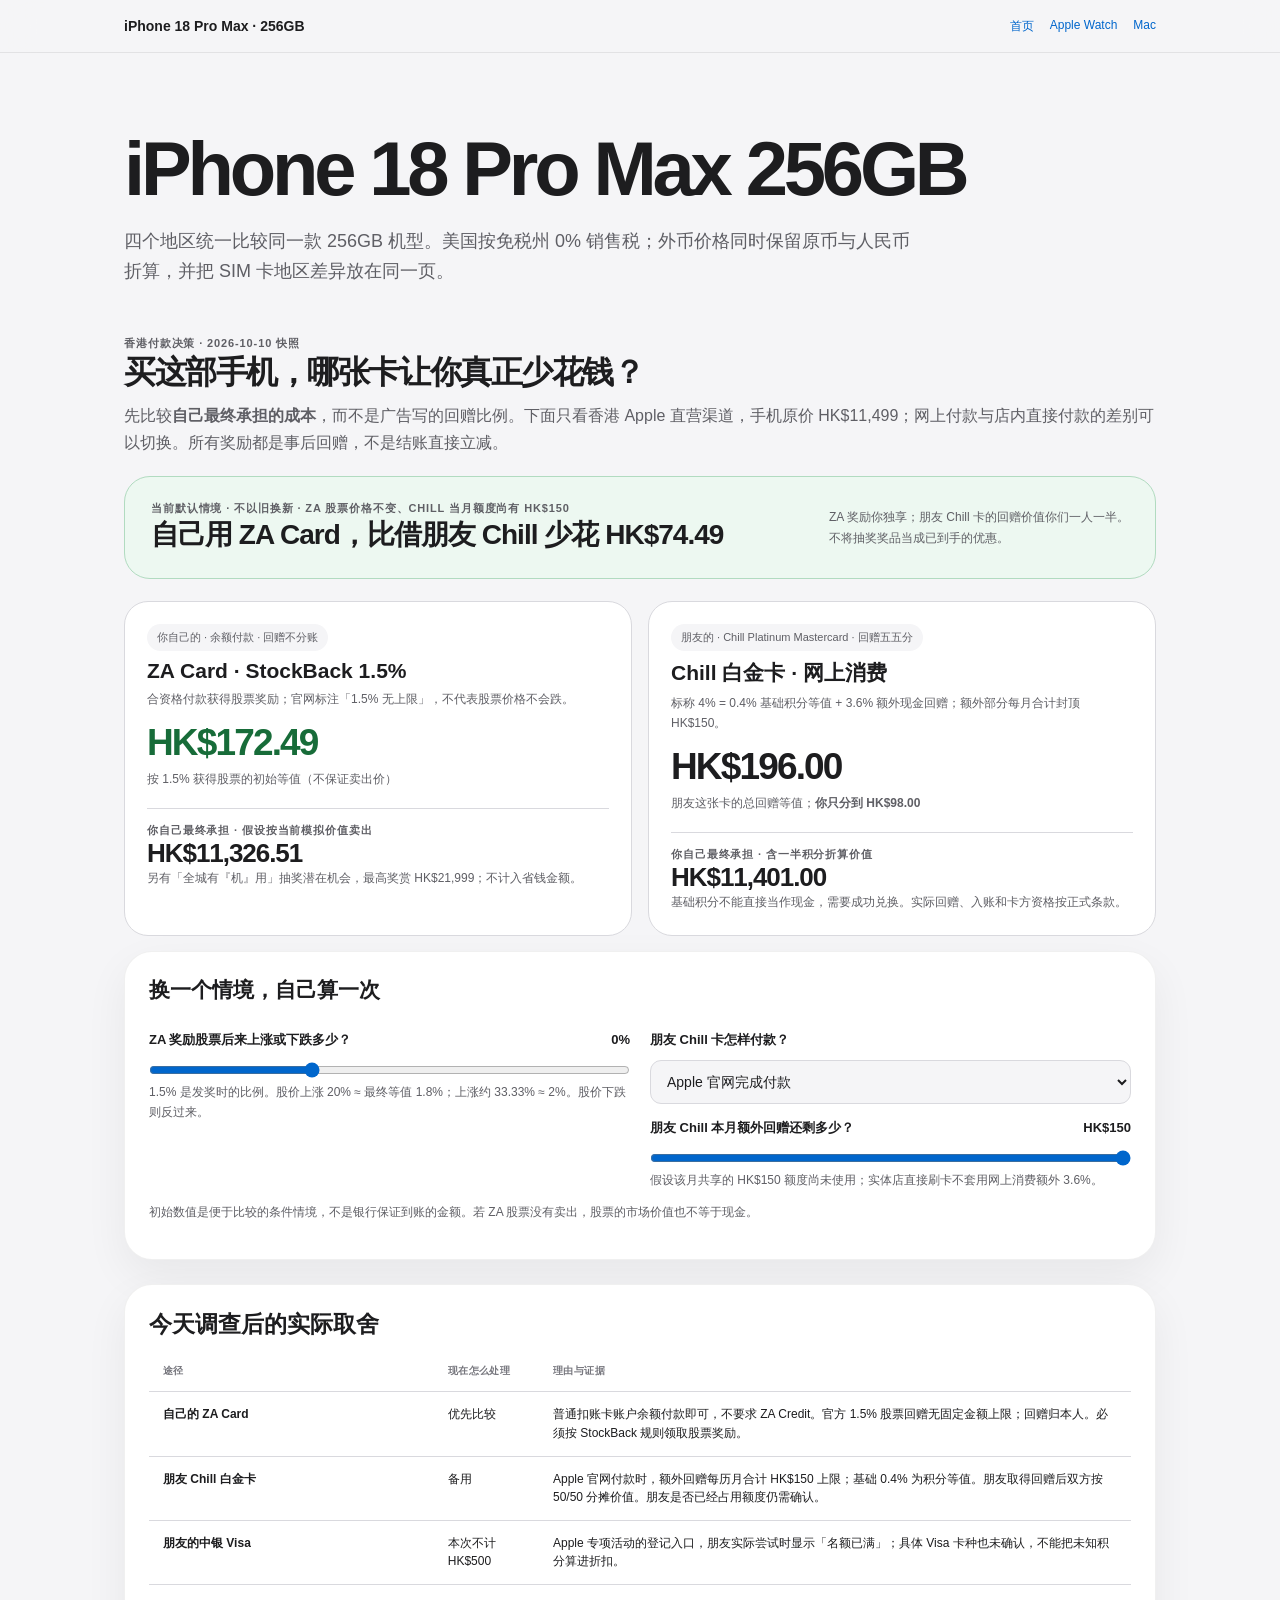
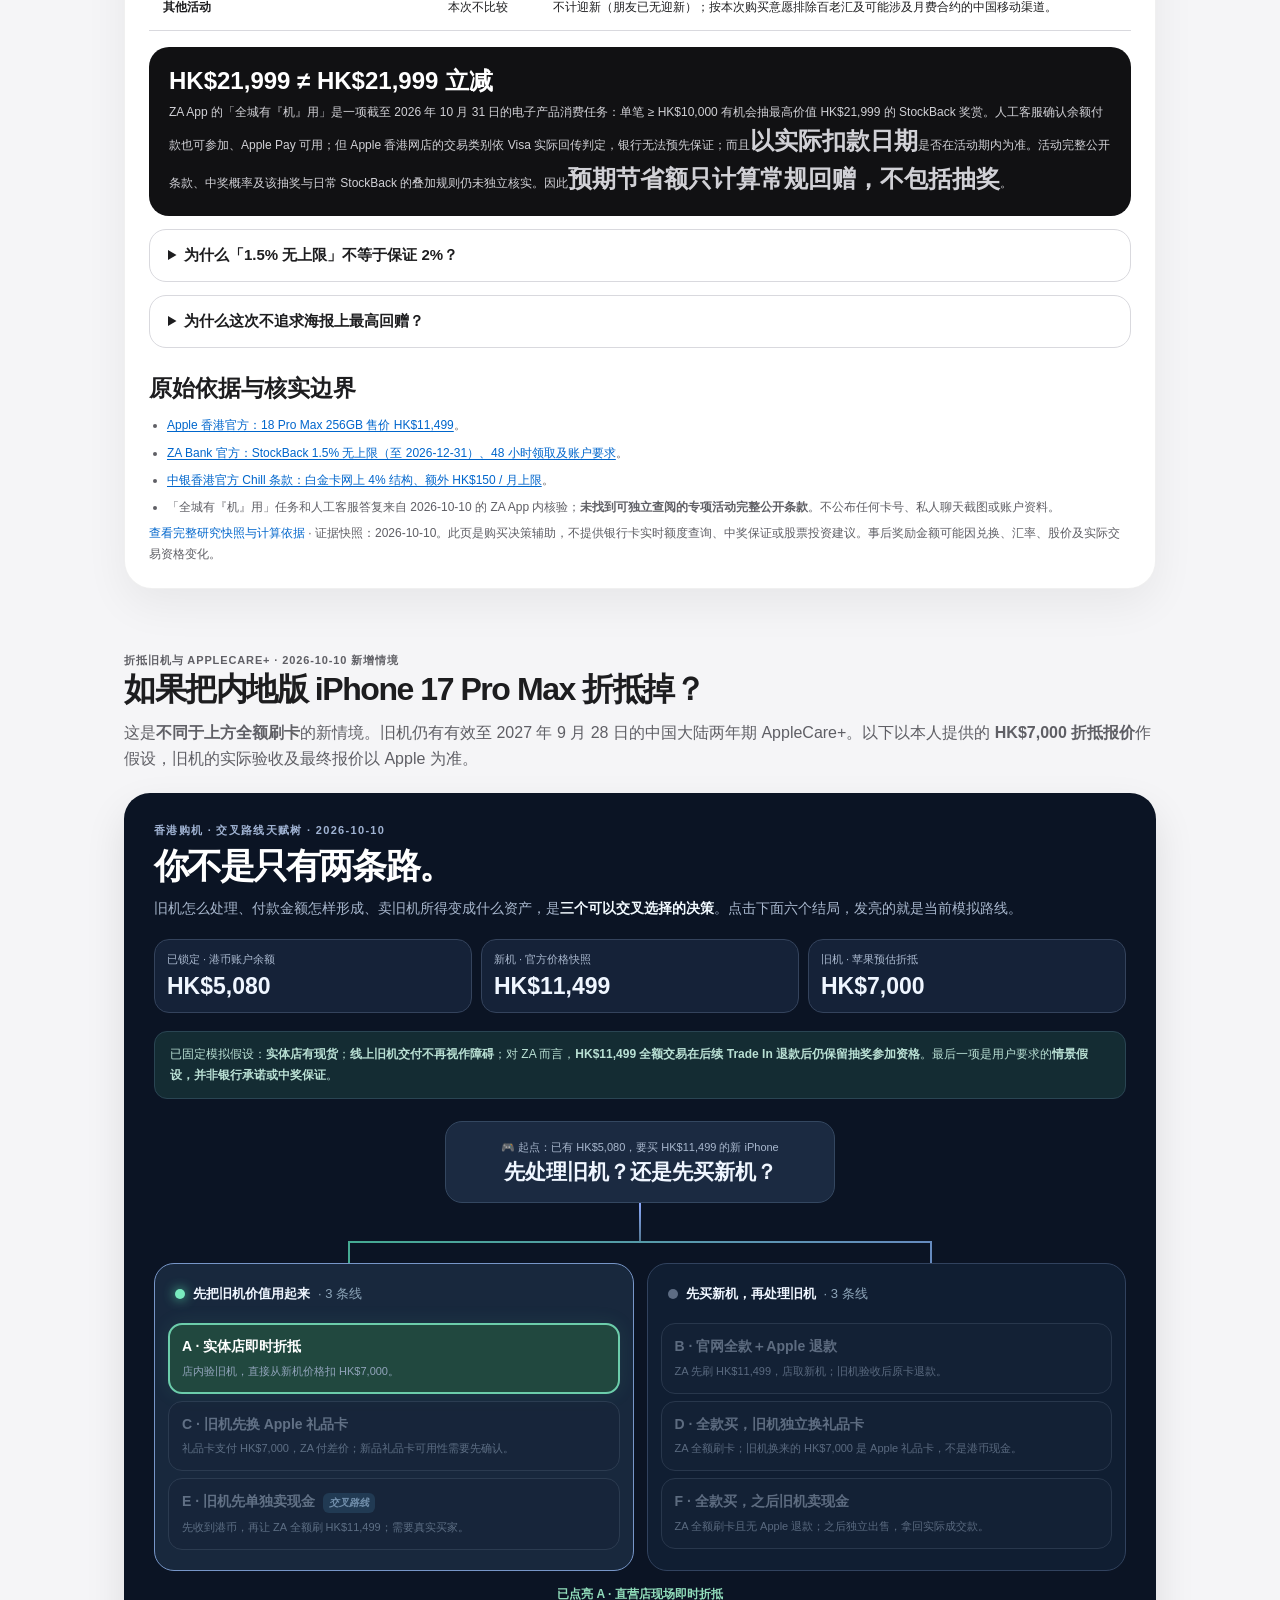
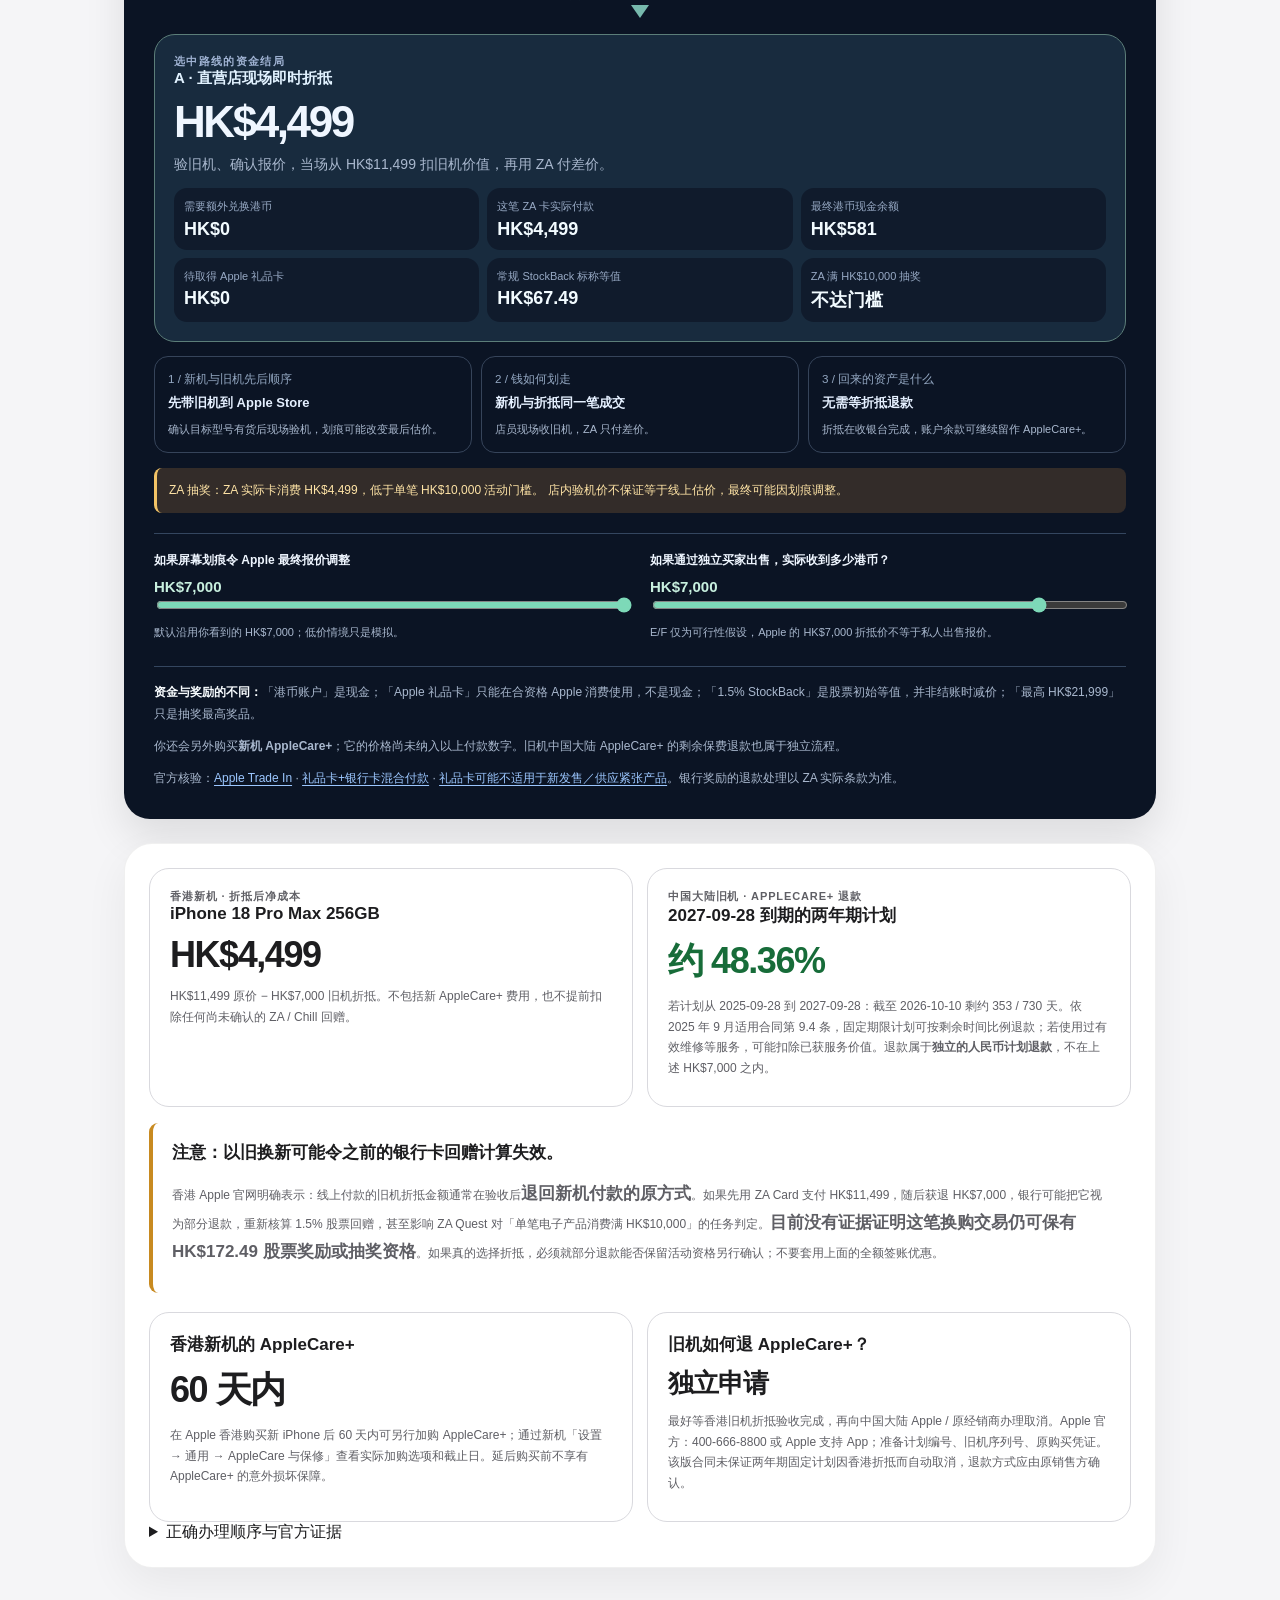
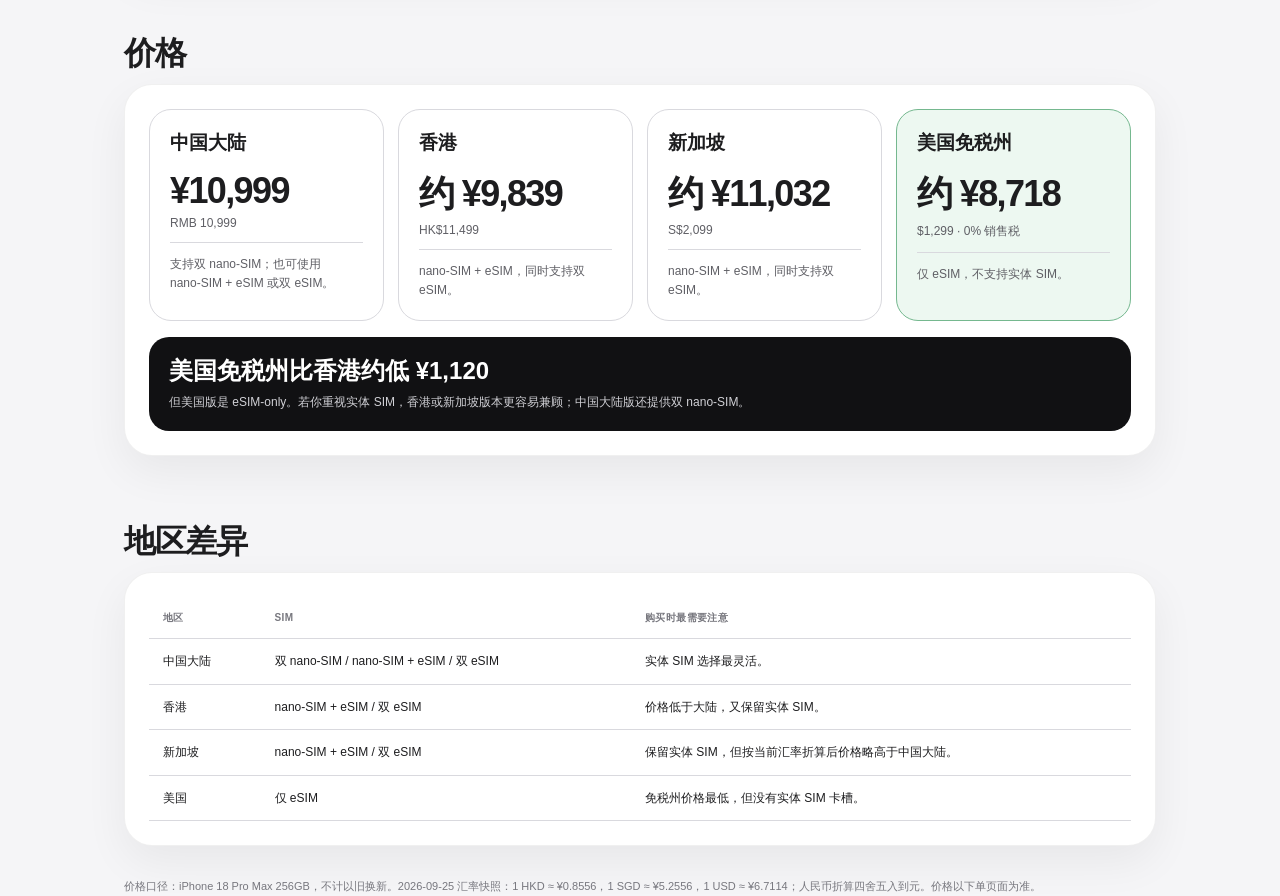
==== commit 77d5c061: "feat(iphone): interactive six-ending Trade In and payment decision tree" ====
--- a/iphone/index.html
+++ b/iphone/index.html
@@ -35,33 +35,51 @@
 .tradein-step li{margin:8px 0}
 @media(max-width:780px){.tradein-grid{grid-template-columns:1fr}.tradein-card .figure{font-size:31px}}
 
-/* Purchase/Trade-In flow simulator: Apple HK dated 2026-10-10. */
-.trade-flow{margin:20px 0 22px;padding:24px;border-radius:27px;background:var(--card);border:1px solid var(--line);box-shadow:var(--shadow)}
-.trade-flow h3{font-size:25px;letter-spacing:-.04em;margin:3px 0 11px}
-.trade-flow legend{font-size:12px;font-weight:750;letter-spacing:.015em;margin-bottom:11px;color:var(--muted)}
-.trade-flow fieldset{border:0;margin:0;padding:0;min-width:0}
-.trade-flow-choices{display:grid;grid-template-columns:repeat(3,1fr);gap:10px}
-.trade-flow-option{display:flex;flex-direction:column;gap:9px;border:1px solid var(--line);border-radius:16px;padding:14px;cursor:pointer;font-size:14px;line-height:1.5;font-weight:700}
-.trade-flow-option:has(input:checked){border:2px solid var(--blue);padding:13px;background:color-mix(in srgb,var(--blue) 6%,transparent)}
-.trade-flow-option span{color:var(--muted);font-size:11px;font-weight:400}
-.trade-flow-option input{accent-color:var(--blue);margin:0 0 2px;width:17px;height:17px}
-.trade-flow-controls{display:flex;align-items:flex-start;gap:18px;flex-wrap:wrap;margin:20px 0 18px}
-.trade-flow-controls label{font-size:13px;line-height:1.5;font-weight:650}
-.trade-flow-controls input[type=range]{width:100%;accent-color:var(--blue);cursor:pointer}
-.trade-flow-controls .range-wrap{flex:2;min-width:175px}
-.trade-flow-controls .check-wrap{flex:1;min-width:160px;background:var(--bg);border-radius:12px;padding:12px}
-.trade-flow-controls .check-wrap input{width:17px;height:17px;vertical-align:middle;margin-right:6px;accent-color:var(--blue)}
-.trade-flow-summary{padding:19px;background:var(--bg);border-radius:18px;display:grid;grid-template-columns:1.5fr 1fr;gap:16px;align-items:center}
-.trade-flow-summary .sum-price{font-size:35px;line-height:1.15;letter-spacing:-.04em;font-weight:800;margin:6px 0}
-.trade-flow-summary .sum-tag{font-size:12px;color:var(--muted);line-height:1.65}
-.trade-flow-steps{display:grid;grid-template-columns:repeat(3,1fr);gap:11px;margin:15px 0}
-.trade-flow-step{border:1px solid var(--line);padding:14px;border-radius:15px}
-.trade-flow-step .step-no{color:var(--sub);font-size:11px;font-weight:750}
-.trade-flow-step strong{font-size:15px;display:block;margin:7px 0}
-.trade-flow-step p{color:var(--muted);font-size:12px;line-height:1.7;margin:0}
-.trade-flow-bank{border-left:4px solid #b47a1c;background:var(--bg);padding:12px 16px;border-radius:9px;font-size:12px;line-height:1.75}
-.trade-flow .source-list{margin:11px 0 0}
-@media(max-width:780px){.trade-flow{padding:17px}.trade-flow-choices,.trade-flow-steps{grid-template-columns:1fr}.trade-flow-summary{grid-template-columns:1fr}.trade-flow-summary .sum-price{font-size:29px}}
+
+/* Oct-10 fixed-HKD, six-route purchase decision tree. */
+.tf-wrap{background:#0b1424;color:#eff6ff;border-radius:26px;padding:clamp(16px,3vw,30px);margin:19px 0 24px;font-size:14px;box-shadow:0 18px 40px rgba(0,0,0,.1)}
+.tf-wrap *{box-sizing:border-box}.tf-wrap h3{font-size:clamp(24px,3vw,35px);letter-spacing:-.055em;line-height:1.13;margin:8px 0 11px;color:#fff}.tf-wrap p{color:#a9b8ce;line-height:1.75;margin:0 0 12px}
+.tf-kicker{font-size:11px;letter-spacing:.12em;text-transform:uppercase;color:#a0b3d3;font-weight:800}
+.tf-pinned{display:grid;grid-template-columns:repeat(3,minmax(0,1fr));gap:9px;margin:18px 0}
+.tf-pin{border:1px solid #34435c;background:#152238;border-radius:15px;padding:12px}.tf-pin span{font-size:11px;color:#a9b8ce;display:block;margin-bottom:6px}.tf-pin strong{font-size:clamp(16px,2.7vw,23px);font-variant-numeric:tabular-nums}
+.tf-assume{padding:12px 15px;border:1px solid #2a4553;border-radius:13px;background:#142c33;color:#b9e0d4;font-size:12px;line-height:1.75}
+.tf-head{background:#1b2a41;border:1px solid #344760;border-radius:17px;max-width:390px;margin:22px auto 0;text-align:center;padding:16px}
+.tf-head strong{display:block;font-size:21px;margin-top:3px}.tf-head small{color:#a9b8ce;font-size:11px}
+.tf-stem{height:38px;width:2px;background:linear-gradient(#8caaff,#547893);margin:auto}
+.tf-fork{height:2px;position:relative;background:linear-gradient(90deg,#45aa92 0%,#668bbf 100%);width:60%;margin:auto}.tf-fork:before,.tf-fork:after{content:"";position:absolute;top:0;height:22px;width:2px}.tf-fork:before{background:#45aa92;left:0}.tf-fork:after{background:#668bbf;right:0}
+.tf-trunks{display:grid;grid-template-columns:repeat(2,minmax(0,1fr));column-gap:13px;margin-top:20px}
+.tf-group{background:#101e32;border:1px solid #31425e;border-radius:20px;padding:13px;transition:background .2s,border-color .2s}
+.tf-group.is-active{background:#18283d;border-color:#7796c8}
+.tf-group-title{display:flex;align-items:center;gap:8px;font-weight:800;line-height:1.4;padding:8px 7px 13px;font-size:13px}
+.tf-dot{height:10px;width:10px;border-radius:50%;background:#5d6c83;flex-shrink:0}
+.tf-group.is-active .tf-dot{background:#79ebbe;box-shadow:0 0 12px #55d6a5}
+.tf-route{width:100%;text-align:left;cursor:pointer;color:#98a7bc;font:inherit;background:#172438;border:1px solid #3b4a60;border-radius:14px;padding:13px;display:block;margin:7px 0;opacity:.57;transition:background .18s,opacity .18s,transform .18s,border-color .18s}
+.tf-route:hover{opacity:1;transform:translateY(-1px)}.tf-route:focus-visible{outline:2px solid #ffdd88;outline-offset:3px}
+.tf-route[aria-pressed="true"]{opacity:1;color:#fff;border:2px solid #6ccdab;padding:12px;background:#21483f;box-shadow:0 0 19px rgba(90,215,157,.10)}
+.tf-route[data-tf-route="B"][aria-pressed="true"],.tf-route[data-tf-route="D"][aria-pressed="true"],.tf-route[data-tf-route="F"][aria-pressed="true"]{background:#253d5d;border-color:#86b3ff}
+.tf-route span{display:block;color:#91a3ba;font-size:11px;line-height:1.65;margin-top:5px}
+.tf-route .tf-route-name{display:block;font-weight:800;font-size:14px;color:inherit;line-height:1.4}
+.tf-cross{font-size:10px;display:inline-block;border-radius:6px;background:#294965;color:#b6ddff;padding:3px 6px;vertical-align:middle;margin-left:4px}
+.tf-activepath{text-align:center;color:#91ddbb;margin:15px 0 2px;font-size:12px;font-weight:750}
+.tf-triangle{margin:0 auto 16px;width:0;height:0;border-left:9px solid transparent;border-right:9px solid transparent;border-top:13px solid #77b9ad}
+.tf-outcome{border:1px solid #5c7e79;background:#182b3e;border-radius:21px;padding:19px}
+.tf-outcome .tf-outcome-head{font-size:15px;font-weight:850;color:#e1f2ff}
+.tf-prime{font-size:clamp(30px,6vw,44px);font-weight:850;letter-spacing:-.055em;line-height:1.15;margin:9px 0 2px;font-variant-numeric:tabular-nums}
+.tf-outcome p{margin:4px 0 12px}
+.tf-stats{display:grid;grid-template-columns:repeat(3,minmax(0,1fr));gap:8px;margin-top:12px}
+.tf-stat{background:#101b2c;border-radius:13px;padding:10px}
+.tf-stat small{display:block;color:#97a9c4;font-size:11px;line-height:1.5;margin-bottom:4px}.tf-stat strong{font-size:clamp(14px,2.3vw,18px);font-variant-numeric:tabular-nums;color:#f2fbff;overflow-wrap:anywhere}
+.tf-stepgrid{display:grid;grid-template-columns:repeat(3,minmax(0,1fr));gap:9px;margin-top:14px}
+.tf-step{border:1px solid #36445a;border-radius:14px;padding:13px}.tf-step small{color:#93a7c1}.tf-step b{display:block;font-size:13px;line-height:1.45;margin:7px 0;color:#e5f0ff}.tf-step p{font-size:11px;line-height:1.7;margin:0}
+.tf-bank{border-left:3px solid #f2c366;background:#332c29;border-radius:8px;padding:12px;margin-top:15px;font-size:12px;color:#ffe4a6;line-height:1.8}
+.tf-controls{display:grid;grid-template-columns:1fr 1fr;gap:20px;padding:18px 0 5px;border-top:1px solid #34465f;margin-top:20px}
+.tf-controls label{font-weight:700;font-size:12px;display:block;margin-bottom:9px}.tf-controls input{width:100%;accent-color:#7dd9b8;cursor:pointer}
+.tf-controls output{color:#c8f0df;font-weight:800;font-size:15px}
+.tf-controls .muted{font-size:11px;line-height:1.6;color:#a9b8ce;margin-top:8px}
+.tf-notice{border-top:1px solid #34465f;padding-top:14px;margin-top:19px;font-size:12px;line-height:1.85;color:#a9b8ce}
+.tf-wrap a{color:#9cc7ff;text-decoration:underline;text-underline-offset:3px}
+@media(max-width:800px){.tf-trunks{grid-template-columns:1fr;gap:12px}.tf-fork{display:none}.tf-stem{height:20px}.tf-trunks{margin-top:0}.tf-group-title{padding-bottom:8px}.tf-group{padding:11px}.tf-route{padding:12px}.tf-route[aria-pressed="true"]{padding:11px}}
+@media(max-width:560px){.tf-pinned,.tf-stats{grid-template-columns:repeat(2,1fr)}.tf-pinned .tf-pin:last-child{grid-column:span 2}.tf-stepgrid,.tf-controls{grid-template-columns:1fr}.tf-outcome{padding:14px}.tf-stat strong{font-size:16px}}
 </style></head><body>
 <header class="top"><div class="wrap"><div class="brand">iPhone 18 Pro Max · 256GB</div><nav class="nav"><a href="/">首页</a><a href="/watch/">Apple Watch</a><a href="/mac/">Mac</a></nav></div></header>
 <main class="wrap">
@@ -137,38 +155,63 @@
   <h2 id="tradein-heading">如果把内地版 iPhone 17 Pro Max 折抵掉？</h2>
   <p class="lead">这是<strong>不同于上方全额刷卡</strong>的新情境。旧机仍有有效至 2027 年 9 月 28 日的中国大陆两年期 AppleCare+。以下以本人提供的 <strong>HK$7,000 折抵报价</strong>作假设，旧机的实际验收及最终报价以 Apple 为准。</p>
 
-<div class="trade-flow" id="trade-flow-simulator" data-new-price="11499" aria-labelledby="flow-heading">
-  <div class="eyebrow">实操模拟 · 香港 Apple Trade In</div>
-  <h3 id="flow-heading">先选你怎样下单，再看旧机怎么交</h3>
-  <p class="muted-small">三个路径唯一最重要的区别：<strong>实体店现场成交</strong>和<strong>网上成交后去实体店取货</strong>不是同一种订单。此模拟不是 Apple 的真实购物车，不代表已锁定库存或报价。</p>
-  <fieldset><legend>第一步 · 新机订单在哪里完成付款？</legend>
-    <div class="trade-flow-choices">
-      <label class="trade-flow-option"><input type="radio" name="trade-flow-route" value="store" checked>实体店现场购买<span>带旧机 Walk-in；验机后直接用旧机价值抵扣新机</span></label>
-      <label class="trade-flow-option"><input type="radio" name="trade-flow-route" value="delivery">Apple 官网付款＋送货<span>线上 Trade In；按电邮指示快递上门或指定地点交旧机</span></label>
-      <label class="trade-flow-option"><input type="radio" name="trade-flow-route" value="pickup">Apple 官网付款＋到店取货<span>仍是网上订单；到店领取新机≠现场支付差价</span></label>
-    </div>
-  </fieldset>
-  <div class="trade-flow-controls">
-    <div class="range-wrap"><label for="trade-flow-value">旧机<strong>最后验收</strong>的金额（模拟） <output id="trade-flow-value-label" for="trade-flow-value">HK$7,000</output></label>
-      <input id="trade-flow-value" type="range" min="0" max="7000" step="250" value="7000"><div class="muted-small">当前网上预估约 HK$7,000；屏幕约 3 厘米轻微划痕可能令实际估价降低。最终按 Apple / 合作商检验。</div></div>
-    <label class="check-wrap"><input id="trade-flow-stock" type="checkbox" checked>所选实体店当天有现货<div class="muted-small" style="margin-top:7px">只有在店内完成购买时，此项才影响即时折抵；库存需要向 Apple 核实。</div></label>
-  </div>
-  <div class="trade-flow-summary" aria-live="polite">
-    <div><div class="eyebrow" id="trade-flow-summary-title">现场只付差价</div><div class="sum-price" id="trade-flow-pay">HK$4,499</div><div class="sum-tag" id="trade-flow-net">折抵后设备净价 HK$4,499，现场不用等退款。</div></div>
-    <div><div class="eyebrow">旧机价值何时到账？</div><strong id="trade-flow-refund">付款时即时抵扣</strong><div class="sum-tag" id="trade-flow-refund-detail">无需额外等待 HK$7,000 返回银行卡。</div></div>
-  </div>
-  <div class="trade-flow-steps">
-    <div class="trade-flow-step"><div class="step-no">01 · 新机下单及付款</div><strong id="trade-flow-step1-title">到店验机、查看新机现货</strong><p id="trade-flow-step1">店员确认香港版 iPhone 18 Pro Max 256GB 有货，验收旧机后再决定是否交易。</p></div>
-    <div class="trade-flow-step"><div class="step-no">02 · 旧机如何交付</div><strong id="trade-flow-step2-title">现场交付，不必邮寄</strong><p id="trade-flow-step2">确认最终报价且数据已迁移、备份、关闭「查找」后，把旧机交给店员。</p></div>
-    <div class="trade-flow-step"><div class="step-no">03 · 折抵、退款与风险</div><strong id="trade-flow-step3-title">现场直接扣减旧机价值</strong><p id="trade-flow-step3">若报价 HK$7,000，只需补 HK$4,499；外观划痕可能影响报价。</p></div>
-  </div>
-  <div class="trade-flow-bank"><strong>ZA Bank 的 HK$10,000 抽奖门槛：</strong><span id="trade-flow-bank-result">这条路线只刷 HK$4,499，低于单笔 HK$10,000 门槛，不参加该金额档次的活动。</span></div>
-  <p class="muted-small" id="trade-flow-recommendation" style="margin-top:16px"><strong>你的优先路线：</strong>先查直营店的现货，带旧机去现场估价，若 HK$7,000 或你接受的金额可当场抵扣，就直接付差价。别为了抽奖额外换汇垫资。</p>
-  <p class="muted-small"><strong>关于「顺丰」：</strong>香港官方只承诺确认电邮会说明「快递上门取件／合资格指定地点交付」，没有承诺所有订单都必须走顺丰或能直接交到 Apple Store 取货柜台。</p>
-  <ul class="source-list"><li><a href="https://www.apple.com/hk-zh/shop/trade-in" target="_blank" rel="noopener noreferrer">Apple 香港 Trade In：店内即时验机、线上退款流程、14 天旧机交付、修订报价可拒绝</a></li>
-  <li><a href="https://www.apple.com/hk-zh/shop/shipping-pickup" target="_blank" rel="noopener noreferrer">Apple 香港送货与取货：网上订单到店领取另有交付指引</a></li>
-  <li><a href="https://www.apple.com/hk/en/newsroom/2026/09/get-ready-to-experience-iphone-18-pro-the-new-apple-watch-lineup-and-airpods-5/" target="_blank" rel="noopener noreferrer">Apple 官方 2026 年 9 月：iPhone 18 Pro Max 9 月 18 日起线上与实体店发售</a></li>
-  </ul>
+
+<div class="tf-wrap" id="trade-flow-simulator" data-price="11499" data-balance="5080" aria-labelledby="tf-title">
+  <div class="tf-kicker">香港购机 · 交叉路线天赋树 · 2026-10-10</div>
+  <h3 id="tf-title">你不是只有两条路。</h3>
+  <p>旧机怎么处理、付款金额怎样形成、卖旧机所得变成什么资产，是<strong style="color:#f2faff">三个可以交叉选择的决策</strong>。点击下面六个结局，发亮的就是当前模拟路线。</p>
+  <div class="tf-pinned">
+    <div class="tf-pin"><span>已锁定 · 港币账户余额</span><strong>HK$5,080</strong></div>
+    <div class="tf-pin"><span>新机 · 官方价格快照</span><strong>HK$11,499</strong></div>
+    <div class="tf-pin"><span>旧机 · 苹果预估折抵</span><strong>HK$7,000</strong></div>
+  </div>
+  <div class="tf-assume">已固定模拟假设：<strong>实体店有现货</strong>；<strong>线上旧机交付不再视作障碍</strong>；对 ZA 而言，<strong>HK$11,499 全额交易在后续 Trade In 退款后仍保留抽奖参加资格</strong>。最后一项是用户要求的<strong>情景假设，并非银行承诺或中奖保证</strong>。</div>
+  <div class="tf-head"><small>🎮 起点：已有 HK$5,080，要买 HK$11,499 的新 iPhone</small><strong>先处理旧机？还是先买新机？</strong></div>
+  <div class="tf-stem"></div><div class="tf-fork" aria-hidden="true"></div>
+  <div class="tf-trunks">
+    <div class="tf-group is-active" id="tf-group-first">
+      <div class="tf-group-title"><i class="tf-dot"></i>先把旧机价值用起来 <span style="font-weight:400;color:#8da5b9">· 3 条线</span></div>
+      <button type="button" class="tf-route" data-tf-route="A" aria-pressed="true"><strong class="tf-route-name">A · 实体店即时折抵</strong><span>店内验旧机，直接从新机价格扣 HK$7,000。</span></button>
+      <button type="button" class="tf-route" data-tf-route="C" aria-pressed="false"><strong class="tf-route-name">C · 旧机先换 Apple 礼品卡</strong><span>礼品卡支付 HK$7,000，ZA 付差价；新品礼品卡可用性需要先确认。</span></button>
+      <button type="button" class="tf-route" data-tf-route="E" aria-pressed="false"><strong class="tf-route-name">E · 旧机先单独卖现金 <em class="tf-cross">交叉路线</em></strong><span>先收到港币，再让 ZA 全额刷 HK$11,499；需要真实买家。</span></button>
+    </div>
+    <div class="tf-group" id="tf-group-later">
+      <div class="tf-group-title"><i class="tf-dot"></i>先买新机，再处理旧机 <span style="font-weight:400;color:#8da5b9">· 3 条线</span></div>
+      <button type="button" class="tf-route" data-tf-route="B" aria-pressed="false"><strong class="tf-route-name">B · 官网全款＋Apple 退款</strong><span>ZA 先刷 HK$11,499，店取新机；旧机验收后原卡退款。</span></button>
+      <button type="button" class="tf-route" data-tf-route="D" aria-pressed="false"><strong class="tf-route-name">D · 全款买，旧机独立换礼品卡</strong><span>ZA 全额刷卡；旧机换来的 HK$7,000 是 Apple 礼品卡，不是港币现金。</span></button>
+      <button type="button" class="tf-route" data-tf-route="F" aria-pressed="false"><strong class="tf-route-name">F · 全款买，之后旧机卖现金</strong><span>ZA 全额刷卡且无 Apple 退款；之后独立出售，拿回实际成交款。</span></button>
+    </div>
+  </div>
+  <div class="tf-activepath" id="tf-current-path">已点亮 A · 实体店即时折抵</div><div class="tf-triangle" aria-hidden="true"></div>
+  <div class="tf-outcome" aria-live="polite">
+    <div class="tf-kicker">选中路线的资金结局</div>
+    <div class="tf-outcome-head" id="tf-result-label">A · 店内验机、只付差价</div>
+    <div class="tf-prime" id="tf-result-pay">HK$4,499</div>
+    <p id="tf-result-sub">ZA 只需支付差价。你的账户有 HK$5,080，不需要换更多港币。</p>
+    <div class="tf-stats">
+      <div class="tf-stat"><small>需要额外兑换港币</small><strong id="tf-stat-topup">HK$0</strong></div>
+      <div class="tf-stat"><small>这笔 ZA 卡实际付款</small><strong id="tf-stat-charge">HK$4,499</strong></div>
+      <div class="tf-stat"><small>最终港币现金余额</small><strong id="tf-stat-final">HK$581</strong></div>
+      <div class="tf-stat"><small>待取得 Apple 礼品卡</small><strong id="tf-stat-gift">HK$0</strong></div>
+      <div class="tf-stat"><small>常规 StockBack 标称等值</small><strong id="tf-stat-cashback">HK$67.49</strong></div>
+      <div class="tf-stat"><small>ZA 满 HK$10,000 抽奖</small><strong id="tf-stat-quest">不达标</strong></div>
+    </div>
+  </div>
+  <div class="tf-stepgrid">
+    <div class="tf-step"><small>1 / 新机与旧机先后顺序</small><b id="tf-step-title-1">先到店估旧机</b><p id="tf-step-desc-1">先确认验机价格，然后再决定是否当场购买。</p></div>
+    <div class="tf-step"><small>2 / 钱如何划走</small><b id="tf-step-title-2">现场只付差价</b><p id="tf-step-desc-2">直接付 HK$4,499，旧机同时移交给 Apple。</p></div>
+    <div class="tf-step"><small>3 / 回来的资产是什么</small><b id="tf-step-title-3">没有后续退款</b><p id="tf-step-desc-3">HK$7,000 已经在现场抵扣，没有再收到现金。</p></div>
+  </div>
+  <div class="tf-bank" id="tf-risk">ZA Quest：金额不足 HK$10,000，不能靠这笔消费取得该抽奖活动的金额资格。</div>
+  <div class="tf-controls">
+    <div><label for="tf-apple-value">如果屏幕划痕令 Apple 最终报价调整</label><output id="tf-apple-value-label">HK$7,000</output><input id="tf-apple-value" type="range" min="0" max="7000" step="250" value="7000"><div class="muted">默认沿用你看到的 HK$7,000；低价情境只是模拟。</div></div>
+    <div><label for="tf-private-value">如果通过独立买家出售，实际收到多少港币？</label><output id="tf-private-value-label">HK$7,000</output><input id="tf-private-value" type="range" min="0" max="8500" step="250" value="7000"><div class="muted">E/F 仅为可行性假设，Apple 的 HK$7,000 折抵价不等于私人出售报价。</div></div>
+  </div>
+  <div class="tf-notice">
+    <strong style="color:#f9fdff">资金与奖励的不同：</strong>「港币账户」是现金；「Apple 礼品卡」只能在合资格 Apple 消费使用，不是现金；「1.5% StockBack」是股票初始等值，并非结账时减价；「最高 HK$21,999」只是抽奖最高奖品。
+    <div style="margin-top:10px">你还会另外购买<strong>新机 AppleCare+</strong>；它的价格尚未纳入以上付款数字。旧机中国大陆 AppleCare+ 的剩余保费退款也属于独立流程。</div>
+    <div style="margin-top:10px">官方核验：<a href="https://www.apple.com/hk-zh/shop/trade-in" target="_blank" rel="noopener noreferrer">Apple Trade In</a> · <a href="https://www.apple.com/hk/shop/help/payments" target="_blank" rel="noopener noreferrer">礼品卡+银行卡混合付款</a> · <a href="https://www.apple.com/hk/en/legal/giftcards/applestore/hk-en/" target="_blank" rel="noopener noreferrer">礼品卡可能不适用于新发售／供应紧张产品</a>。银行奖励的退款处理以 ZA 实际条款为准。</div>
+  </div>
 </div>
 
   <div class="panel">
@@ -269,63 +312,90 @@
 })();
 </script>
 
+
 <script>
 (function(){
 "use strict";
 var root=document.getElementById("trade-flow-simulator");if(!root)return;
-var routes=[].slice.call(root.querySelectorAll('input[name="trade-flow-route"]'));
-var quoteEl=document.getElementById("trade-flow-value"),stockEl=document.getElementById("trade-flow-stock");
-var price=Number(root.dataset.newPrice);
-function money(v){return "HK$"+v.toLocaleString("en-HK",{maximumFractionDigits:0});}
-function set(id,value){document.getElementById(id).textContent=value;}
-function render(){
- var mode=(routes.find(function(x){return x.checked})||routes[0]).value;
- var quote=Number(quoteEl.value),stock=stockEl.checked;
- var net=Math.max(0,price-quote);
- set("trade-flow-value-label",money(quote));
- stockEl.disabled=mode!=="store";
- if(mode==="store" && !stock){
-  set("trade-flow-summary-title","实体店无现货：暂不能现场成交");
-  set("trade-flow-pay","尚不能结账");
-  set("trade-flow-net","现场估价不等于已有新机订单；需要查另一家店或改选网上下单。");
-  set("trade-flow-refund","暂未发生");
-  set("trade-flow-refund-detail","未实际折抵时，无现金退款或信用额度。");
-  set("trade-flow-step1-title","查库存后再决定");set("trade-flow-step1","该店无现货，不能保证将来补货时仍按今日旧机估价销售。");
-  set("trade-flow-step2-title","旧机先留在手中");set("trade-flow-step2","可以询问 Specialist 是否允许单独现场估价；未确认新订单前不要交出旧机。");
-  set("trade-flow-step3-title","暂时不发生抵扣");set("trade-flow-step3","可改选另一门店或线上付款，但不能把线上取货当作店内现场成交。");
-  set("trade-flow-bank-result","尚无交易，不产生 ZA 购物消费资格。");
-  set("trade-flow-recommendation","先查有现货的直营店；不要为了保留一个未确认的 HK$7,000 报价提前交机。");
- }else if(mode==="store"){
-  set("trade-flow-summary-title","现场实际需支付（模拟）");
-  set("trade-flow-pay",money(net));
-  set("trade-flow-net","设备净价 "+money(net)+"；即时从售价 "+money(price)+" 中减去 "+money(quote)+"，不计 AppleCare+ 与银行回赠。");
-  set("trade-flow-refund","立即抵扣 "+money(quote));
-  set("trade-flow-refund-detail","这是在店内一笔交易当场抵扣，不是先支付全款后等返款。");
-  set("trade-flow-step1-title","当场验机并购买");set("trade-flow-step1","确认指定 256GB 颜色有货后，让 Specialist 现场评估旧 iPhone（包括划痕）并告知最终报价。");
-  set("trade-flow-step2-title","旧机现场交付");set("trade-flow-step2","接受最终报价、完成备份/数据迁移及关闭「查找」后，再交旧机；无需按线上电邮另行快递。");
-  set("trade-flow-step3-title","一笔交易只补差价");set("trade-flow-step3","假设店内收旧机 "+money(quote)+"，新机差价 "+money(net)+"。不接受估价时可不成交。");
-  set("trade-flow-bank-result",net<10000?"本次 ZA Card 实际签账 "+money(net)+"，低于 HK$10,000，不能靠这笔交易达到活动金额门槛。":"本次签账 "+money(net)+"，虽达到 HK$10,000 但电子产品商户分类等条件仍待银行判定。");
-  set("trade-flow-recommendation","优先先查新机现货、带旧机到直营店当场估价；若价格满意就只付差价，避免额外垫资与返款不确定性。");
- }else{
-  var pickup=mode==="pickup";
-  set("trade-flow-summary-title",pickup?"官网付款＋Apple Store 取货":"官网付款＋配送到家");
-  set("trade-flow-pay",money(price));
-  set("trade-flow-net","先付新机全价；成功验收后退回 "+money(quote)+"，最终设备净支出仍为 "+money(net)+"（不计银行奖励）。");
-  set("trade-flow-refund","验收后退款 "+money(quote));
-  set("trade-flow-refund-detail","网上 Trade In 一般约 2–3 星期处理；审核后的退款还需约 3–5 个工作日处理，银行实际入账可能再延后。");
-  set("trade-flow-step1-title",pickup?"网上付款，再到店取货":"网上付款，等待送货");
-  set("trade-flow-step1",pickup?"在 Apple 官网完成 HK$11,499 付款后，去门店领取的是已经付款的新手机；不会自动改成当场只付差价。":"在 Apple 官网为新手机付款 HK$11,499，结账时选择 Trade In，并等待新机送达。");
-  set("trade-flow-step2-title","按 Trade In 电邮交旧机");
-  set("trade-flow-step2",pickup?"即使本人在门店取新机，也不要默认旧机可以交到取货柜台。以换购确认电邮的快递上门/指定交付地点指示为准，收到新机后 14 天内交付。":"新机收到后 14 天内，把旧机依照换购电邮指示交给承运商或合资格交付点。不是所有交易都指定顺丰。");
-  set("trade-flow-step3-title","验收、可能重报价、返还原支付卡");
-  set("trade-flow-step3","旧机经检验后，若符合描述，Apple 通常按原付款方式退回 "+money(quote)+"；如果划痕导致降价，可接受或拒绝新报价。");
-  set("trade-flow-bank-result","原始付款 "+money(price)+" 达到 HK$10,000，但 Apple 随后退回 "+money(quote)+"，ZA 可能将实际消费视作 "+money(net)+"，甚至调整股票奖励或抽奖资格。银行尚未确认这项 Trade In 退款如何计入 ZA Quest，不能把活动资格算作已取得。");
-  set("trade-flow-recommendation",pickup?"这是网上订单而非店内结账。除非 Apple 明确同意更改订单流程，否则应按线上旧机交付及退款处理；到店取货本身并不节省垫资。":"仅当你确实需要配送/锁定在线配置，或银行明确书面确认返款后仍符合抽奖时再考虑；不要为了不确定的抽奖额外换汇垫资。");
- }
+var routes=[].slice.call(root.querySelectorAll("[data-tf-route]"));
+var valueInput=document.getElementById("tf-apple-value");
+var privateInput=document.getElementById("tf-private-value");
+var price=Number(root.dataset.price),balance=Number(root.dataset.balance);
+var active="A";
+function money(n){return "HK$"+Number(n).toLocaleString("en-HK",{minimumFractionDigits:0,maximumFractionDigits:0});}
+function cents(n){return "HK$"+Number(n).toLocaleString("en-HK",{minimumFractionDigits:2,maximumFractionDigits:2});}
+function set(id,t){document.getElementById(id).textContent=t;}
+function scenario(){
+ var apple=Number(valueInput.value),privateCash=Number(privateInput.value);
+ var low=["A","C","E"].indexOf(active)>=0;
+ var charge=["A","C"].indexOf(active)>=0?Math.max(0,price-apple):price;
+ var cashBefore=balance+(active==="E"?privateCash:0);
+ var topup=Math.max(0,charge-cashBefore);
+ var cashAfterPay=cashBefore+topup-charge;
+ var futureCash=(active==="B"?apple:active==="F"?privateCash:0);
+ var gift=(active==="D"?apple:0);
+ var finalCash=cashAfterPay+futureCash;
+ var normalReward=Math.round(charge*.015*100)/100;
+ var raffle=charge>=10000;
+ var config={
+  A:["A · 直营店现场即时折抵","验旧机、确认报价，当场从 HK$11,499 扣旧机价值，再用 ZA 付差价。",
+    "先带旧机到 Apple Store","确认目标型号有货后现场验机，划痕可能改变最后估价。",
+    "新机与折抵同一笔成交","店员现场收旧机，ZA 只付差价。",
+    "无需等折抵退款","折抵在收银台完成，账户余款可继续留作 AppleCare+。"],
+  B:["B · 官网刷满金额＋在线 Trade In","Apple 官网下单、选到店取货。先备足全款，旧机依确认邮件交付。",
+    "先在官网付款并选择店取","ZA 授权或扣款金额按 HK$11,499 预算，收到新机后安排交旧机。",
+    "线上 Trade In 收旧机","按 Apple 邮件指定的快递或合资格地点交付，并在规定期限内完成。",
+    "验收后原付款方式退款","通常整个流程约 2–3 周，款项处理可能再要 3–5 个工作日。"],
+  C:["C · 先换 Apple 礼品卡＋ZA 付差价","先将旧机单独换成 Apple Store 礼品卡；如新机准用卡，再以礼品卡＋ZA 付款。",
+    "先取得旧机换来的礼品卡","必须已经取得有效礼品卡；不保证当日发卡或原估价。",
+    "确认这款新 iPhone 可以使用礼品卡","Apple 条款容许新上市或供应紧张产品不接受礼品卡，先问清再交机。",
+    "网上店取并组合付款","先使用礼品卡抵扣旧机价值，ZA 只支付剩余差价。"],
+  D:["D · ZA 全款＋旧机独立换礼品卡","新 iPhone 全额 ZA 付款，但后续旧机价值并不退回银行卡，而是变成 Apple 礼品卡。",
+    "先在官网全额付款、店取","不在新机订单上选择与其绑定的线上 Trade In 退款。",
+    "旧机另行办理礼品卡换购","具体收机渠道和发卡时间仍需 Apple 或回收合作方确认。",
+    "获得礼品卡而非现金","礼品卡不可直接换港币，只能用于以后符合条件的 Apple 消费。"],
+  E:["E · 先独立卖旧机现金，再用 ZA 全额买","先卖旧机拿到真实的港币现金或到账转账，再在 Apple 官网全额付款。",
+    "先卖掉旧 iPhone 收到港币","成交金额不是 Apple 官方承诺；要先备份数据，解决旧手机提前交付的问题。",
+    "收到出售款后才下单","独立买家的付款先进入你账户，不属于 Apple 新机订单退款。",
+    "ZA 网上支付完整新机售价","保留完整 HK$11,499 卡消费；不再需要把 Apple Trade In 和新机订单绑定。"],
+  F:["F · ZA 先全款，旧机之后独立卖现金","先保留旧 iPhone 做资料迁移，再向独立买家出售，拿回真正的现金。",
+    "先官网刷全价并选店取","需要用现有港币和额外换汇凑足 HK$11,499。",
+    "先迁移资料，再寻找买家","卖掉旧机之前不要删除唯一数据副本，成交价可能不是 Apple 折抵价。",
+    "之后独立卖机收到港币","出售收入不来自 Apple，因此不构成新机订单的 Apple Trade In 退款。"]
+ }[active];
+ var giftApplied=active==="C"?apple:0;
+ set("tf-current-path","已点亮 "+config[0]);
+ set("tf-result-label",config[0]);
+ set("tf-result-pay",money(charge));
+ set("tf-result-sub",config[1]);
+ set("tf-stat-topup",money(topup));
+ set("tf-stat-charge",money(charge));
+ set("tf-stat-final",money(finalCash));
+ set("tf-stat-gift",money(gift));
+ set("tf-stat-cashback",cents(normalReward));
+ set("tf-stat-quest",raffle?"模拟达门槛":"不达门槛");
+ set("tf-step-title-1",config[2]);set("tf-step-desc-1",config[3]);
+ set("tf-step-title-2",config[4]);set("tf-step-desc-2",config[5]);
+ set("tf-step-title-3",config[6]);set("tf-step-desc-3",config[7]);
+ set("tf-apple-value-label",money(apple));set("tf-private-value-label",money(privateCash));
+ var risk=raffle?"ZA 抽奖：按你要求，假设这笔 "+money(charge)+" 消费符合电子产品商户分类、且任何相关旧机处置都不取消参与资格。但只是取得参与机会，并不保证中奖。":"ZA 抽奖：ZA 实际卡消费 "+money(charge)+"，低于单笔 HK$10,000 活动门槛。";
+ if(active==="B")risk+=" 实际银行仍可能对 "+money(apple)+" 的 Trade In 原卡退款重新计算奖励；此处暂按你的乐观情境。";
+ if(active==="C")risk+=" 这条线先要确认新机可否使用 Apple Store 礼品卡；若不能使用，就无法按这里的 "+money(charge)+" 结账。";
+ if(active==="D")risk+=" 你得到的是 Apple 礼品卡 "+money(gift)+"，不是入账港币；因此最终现金余额与 Apple 礼品卡必须分开看。";
+ if(active==="E"||active==="F")risk+=" 单独售机现金以独立买家实际付清金额为准，不保证卖到 "+money(privateCash)+"。";
+ if(active==="A"||active==="C")risk+=" 店内验机价不保证等于线上估价，最终可能因划痕调整。";
+ set("tf-risk",risk);
+ routes.forEach(function(b){
+  var selected=b.dataset.tfRoute===active;b.setAttribute("aria-pressed",selected?"true":"false");
+ });
+ document.getElementById("tf-group-first").classList.toggle("is-active",low);
+ document.getElementById("tf-group-later").classList.toggle("is-active",!low);
 }
-routes.concat([quoteEl,stockEl]).forEach(function(el){el.addEventListener("input",render);el.addEventListener("change",render);});
-render();
+routes.forEach(function(b){b.addEventListener("click",function(){active=b.dataset.tfRoute;scenario();});});
+[valueInput,privateInput].forEach(function(inp){inp.addEventListener("input",scenario);inp.addEventListener("change",scenario);});
+scenario();
 })();
 </script>
 
+
 </body></html>
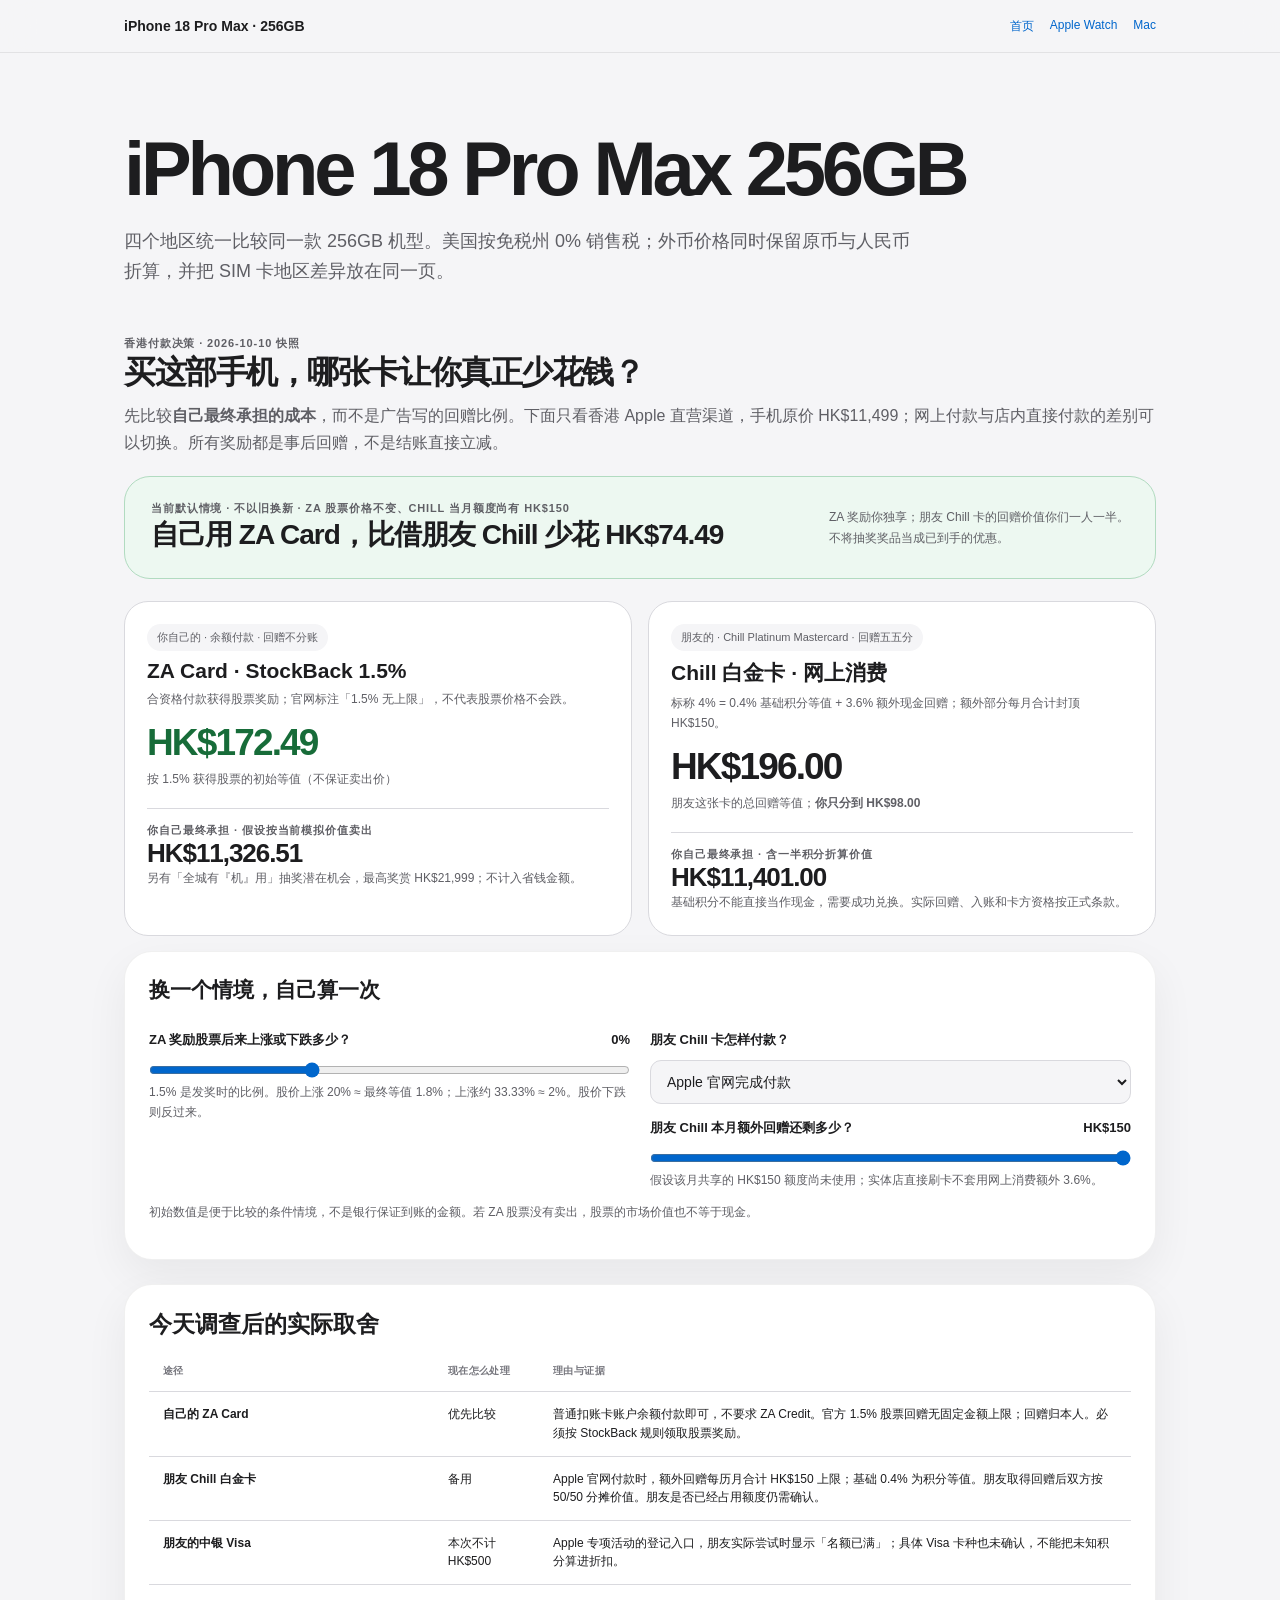
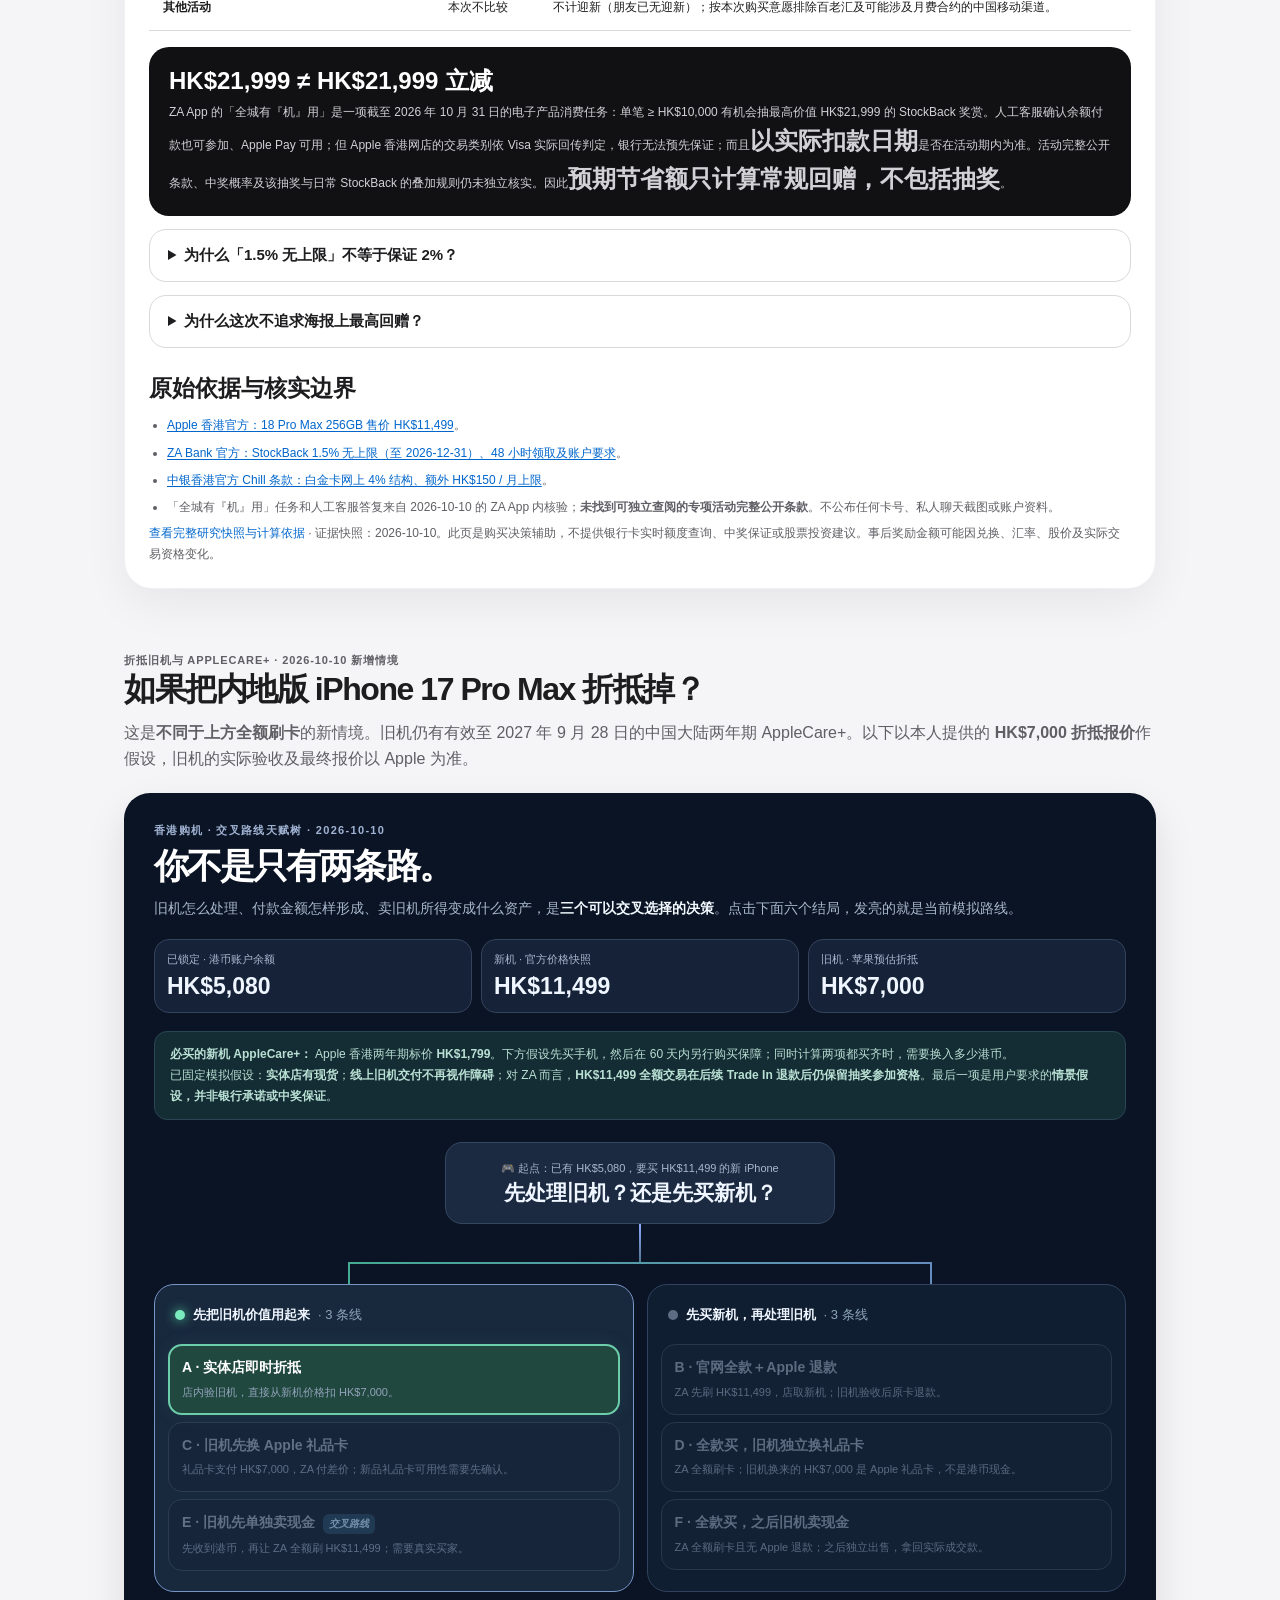
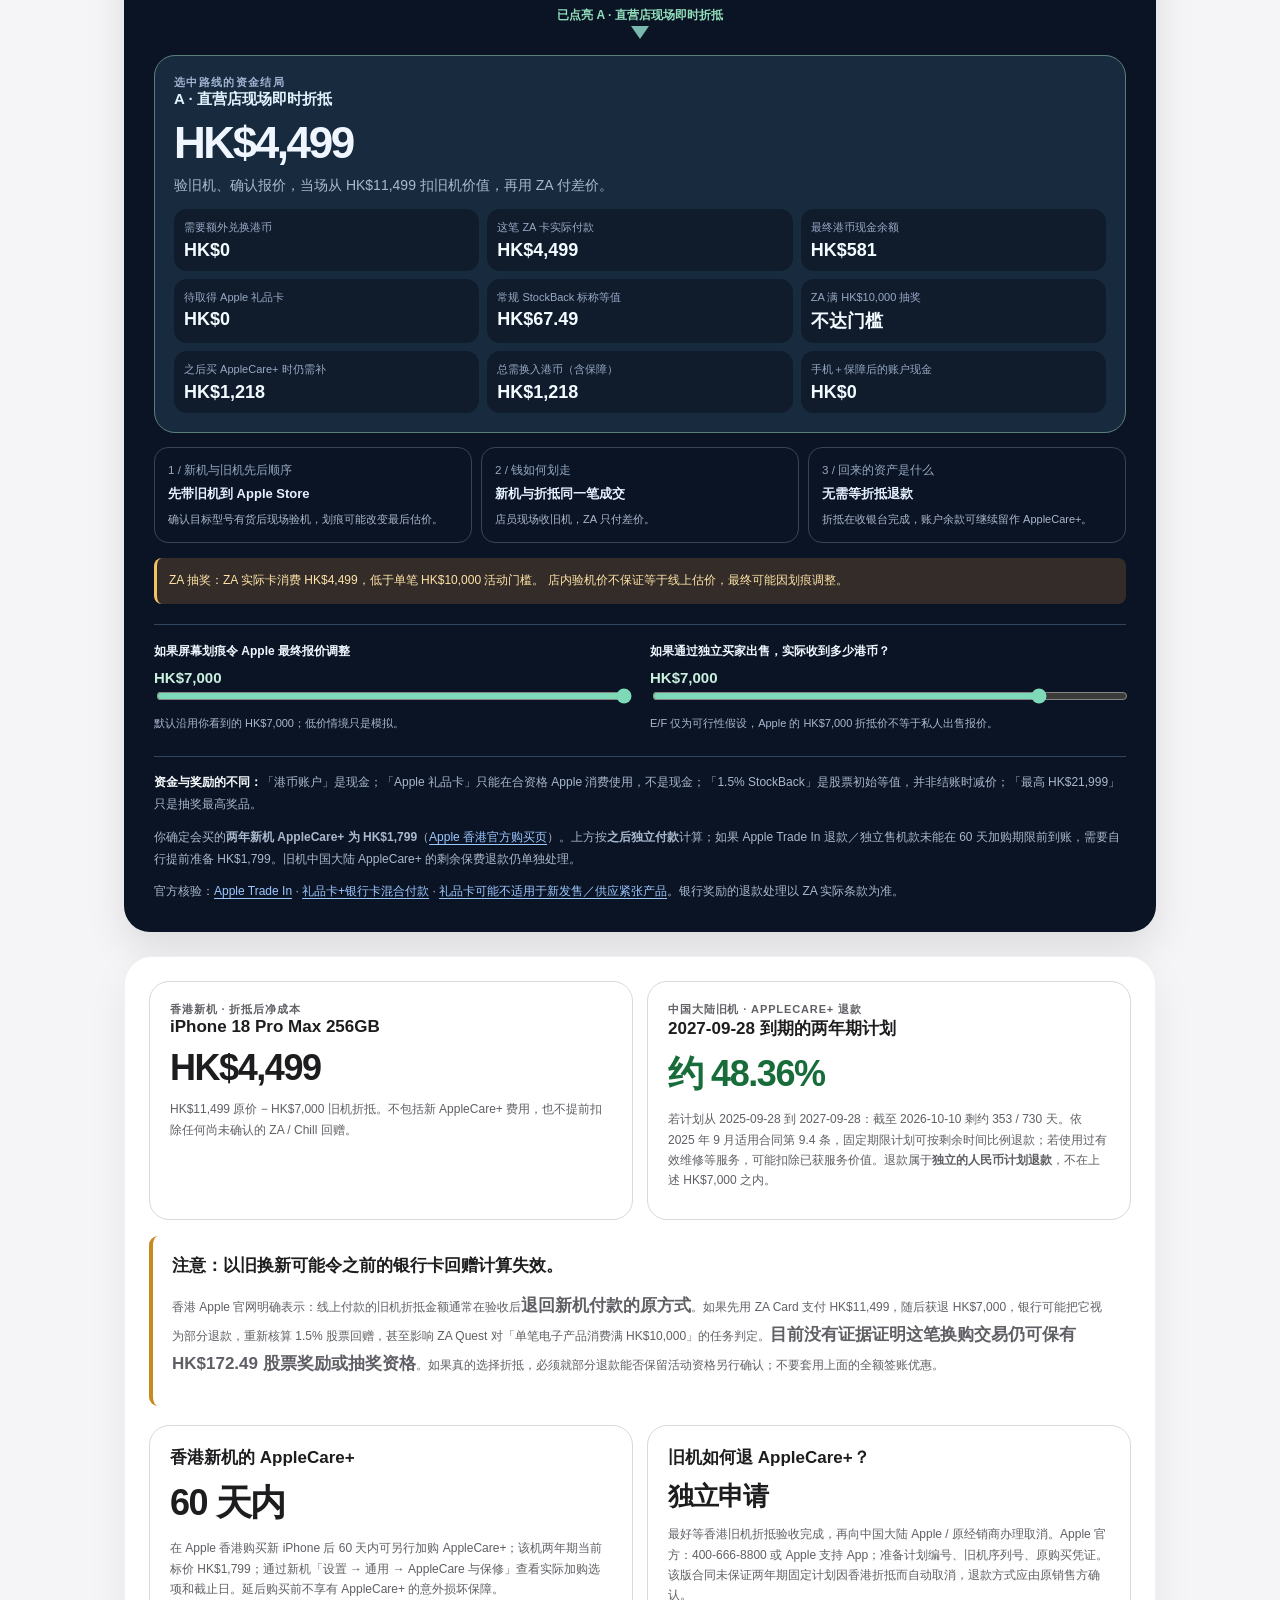
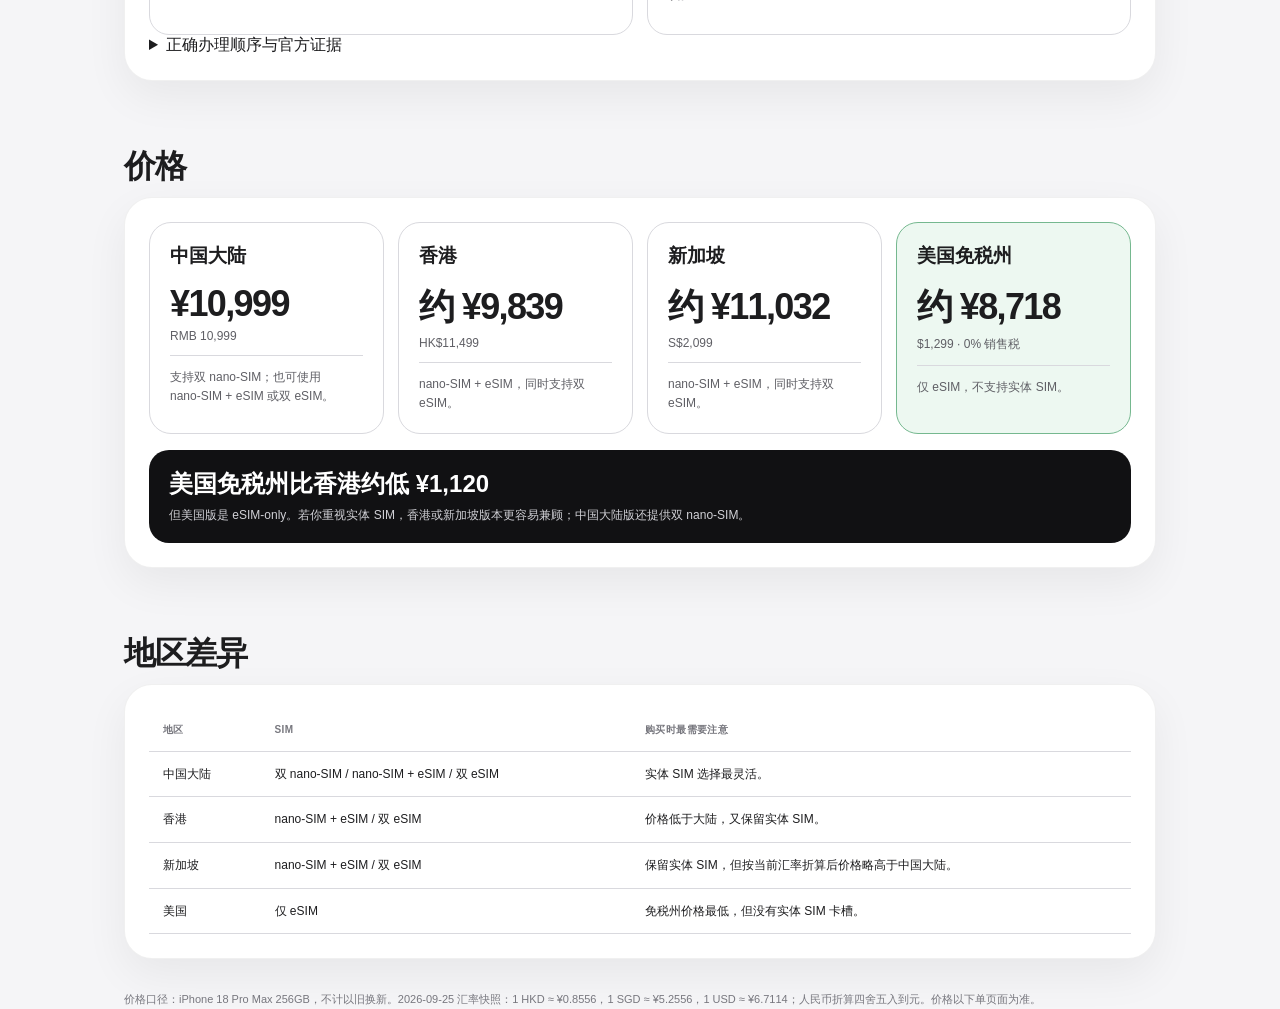
==== commit e8b6c6f6: "feat(iphone): include mandatory HK$1,799 AppleCare+ in cash-flow tree" ====
--- a/iphone/index.html
+++ b/iphone/index.html
@@ -165,7 +165,7 @@
     <div class="tf-pin"><span>新机 · 官方价格快照</span><strong>HK$11,499</strong></div>
     <div class="tf-pin"><span>旧机 · 苹果预估折抵</span><strong>HK$7,000</strong></div>
   </div>
-  <div class="tf-assume">已固定模拟假设：<strong>实体店有现货</strong>；<strong>线上旧机交付不再视作障碍</strong>；对 ZA 而言，<strong>HK$11,499 全额交易在后续 Trade In 退款后仍保留抽奖参加资格</strong>。最后一项是用户要求的<strong>情景假设，并非银行承诺或中奖保证</strong>。</div>
+  <div class="tf-assume"><strong>必买的新机 AppleCare+：</strong> Apple 香港两年期标价 <strong>HK$1,799</strong>。下方假设先买手机，然后在 60 天内另行购买保障；同时计算两项都买齐时，需要换入多少港币。<br>已固定模拟假设：<strong>实体店有现货</strong>；<strong>线上旧机交付不再视作障碍</strong>；对 ZA 而言，<strong>HK$11,499 全额交易在后续 Trade In 退款后仍保留抽奖参加资格</strong>。最后一项是用户要求的<strong>情景假设，并非银行承诺或中奖保证</strong>。</div>
   <div class="tf-head"><small>🎮 起点：已有 HK$5,080，要买 HK$11,499 的新 iPhone</small><strong>先处理旧机？还是先买新机？</strong></div>
   <div class="tf-stem"></div><div class="tf-fork" aria-hidden="true"></div>
   <div class="tf-trunks">
@@ -195,6 +195,9 @@
       <div class="tf-stat"><small>待取得 Apple 礼品卡</small><strong id="tf-stat-gift">HK$0</strong></div>
       <div class="tf-stat"><small>常规 StockBack 标称等值</small><strong id="tf-stat-cashback">HK$67.49</strong></div>
       <div class="tf-stat"><small>ZA 满 HK$10,000 抽奖</small><strong id="tf-stat-quest">不达标</strong></div>
+      <div class="tf-stat"><small>之后买 AppleCare+ 时仍需补</small><strong id="tf-stat-care-topup">HK$1,218</strong></div>
+      <div class="tf-stat"><small>总需换入港币（含保障）</small><strong id="tf-stat-alltopup">HK$1,218</strong></div>
+      <div class="tf-stat"><small>手机＋保障后的账户现金</small><strong id="tf-stat-postcare">HK$0</strong></div>
     </div>
   </div>
   <div class="tf-stepgrid">
@@ -209,7 +212,7 @@
   </div>
   <div class="tf-notice">
     <strong style="color:#f9fdff">资金与奖励的不同：</strong>「港币账户」是现金；「Apple 礼品卡」只能在合资格 Apple 消费使用，不是现金；「1.5% StockBack」是股票初始等值，并非结账时减价；「最高 HK$21,999」只是抽奖最高奖品。
-    <div style="margin-top:10px">你还会另外购买<strong>新机 AppleCare+</strong>；它的价格尚未纳入以上付款数字。旧机中国大陆 AppleCare+ 的剩余保费退款也属于独立流程。</div>
+    <div style="margin-top:10px">你确定会买的<strong>两年新机 AppleCare+ 为 HK$1,799</strong>（<a href="https://www.apple.com/hk/shop/buy-iphone/iphone-18-pro/6.9-inch-display-256gb-black" target="_blank" rel="noopener noreferrer">Apple 香港官方购买页</a>）。上方按<strong>之后独立付款</strong>计算；如果 Apple Trade In 退款／独立售机款未能在 60 天加购期限前到账，需要自行提前准备 HK$1,799。旧机中国大陆 AppleCare+ 的剩余保费退款仍单独处理。</div>
     <div style="margin-top:10px">官方核验：<a href="https://www.apple.com/hk-zh/shop/trade-in" target="_blank" rel="noopener noreferrer">Apple Trade In</a> · <a href="https://www.apple.com/hk/shop/help/payments" target="_blank" rel="noopener noreferrer">礼品卡+银行卡混合付款</a> · <a href="https://www.apple.com/hk/en/legal/giftcards/applestore/hk-en/" target="_blank" rel="noopener noreferrer">礼品卡可能不适用于新发售／供应紧张产品</a>。银行奖励的退款处理以 ZA 实际条款为准。</div>
   </div>
 </div>
@@ -237,7 +240,7 @@
       <div class="tradein-card">
         <h3>香港新机的 AppleCare+</h3>
         <div class="figure">60 天内</div>
-        <div class="muted-small">在 Apple 香港购买新 iPhone 后 60 天内可另行加购 AppleCare+；通过新机「设置 → 通用 → AppleCare 与保修」查看实际加购选项和截止日。延后购买前不享有 AppleCare+ 的意外损坏保障。</div>
+        <div class="muted-small">在 Apple 香港购买新 iPhone 后 60 天内可另行加购 AppleCare+；该机两年期当前标价 HK$1,799；通过新机「设置 → 通用 → AppleCare 与保修」查看实际加购选项和截止日。延后购买前不享有 AppleCare+ 的意外损坏保障。</div>
       </div>
       <div class="tradein-card">
         <h3>旧机如何退 AppleCare+？</h3>
@@ -335,6 +338,10 @@
  var futureCash=(active==="B"?apple:active==="F"?privateCash:0);
  var gift=(active==="D"?apple:0);
  var finalCash=cashAfterPay+futureCash;
+ var carePrice=1799;
+ var careTopup=Math.max(0,carePrice-finalCash);
+ var allTopup=topup+careTopup;
+ var cashAfterCare=finalCash+careTopup-carePrice;
  var normalReward=Math.round(charge*.015*100)/100;
  var raffle=charge>=10000;
  var config={
@@ -374,6 +381,9 @@
  set("tf-stat-gift",money(gift));
  set("tf-stat-cashback",cents(normalReward));
  set("tf-stat-quest",raffle?"模拟达门槛":"不达门槛");
+ set("tf-stat-care-topup",money(careTopup));
+ set("tf-stat-alltopup",money(allTopup));
+ set("tf-stat-postcare",money(cashAfterCare));
  set("tf-step-title-1",config[2]);set("tf-step-desc-1",config[3]);
  set("tf-step-title-2",config[4]);set("tf-step-desc-2",config[5]);
  set("tf-step-title-3",config[6]);set("tf-step-desc-3",config[7]);
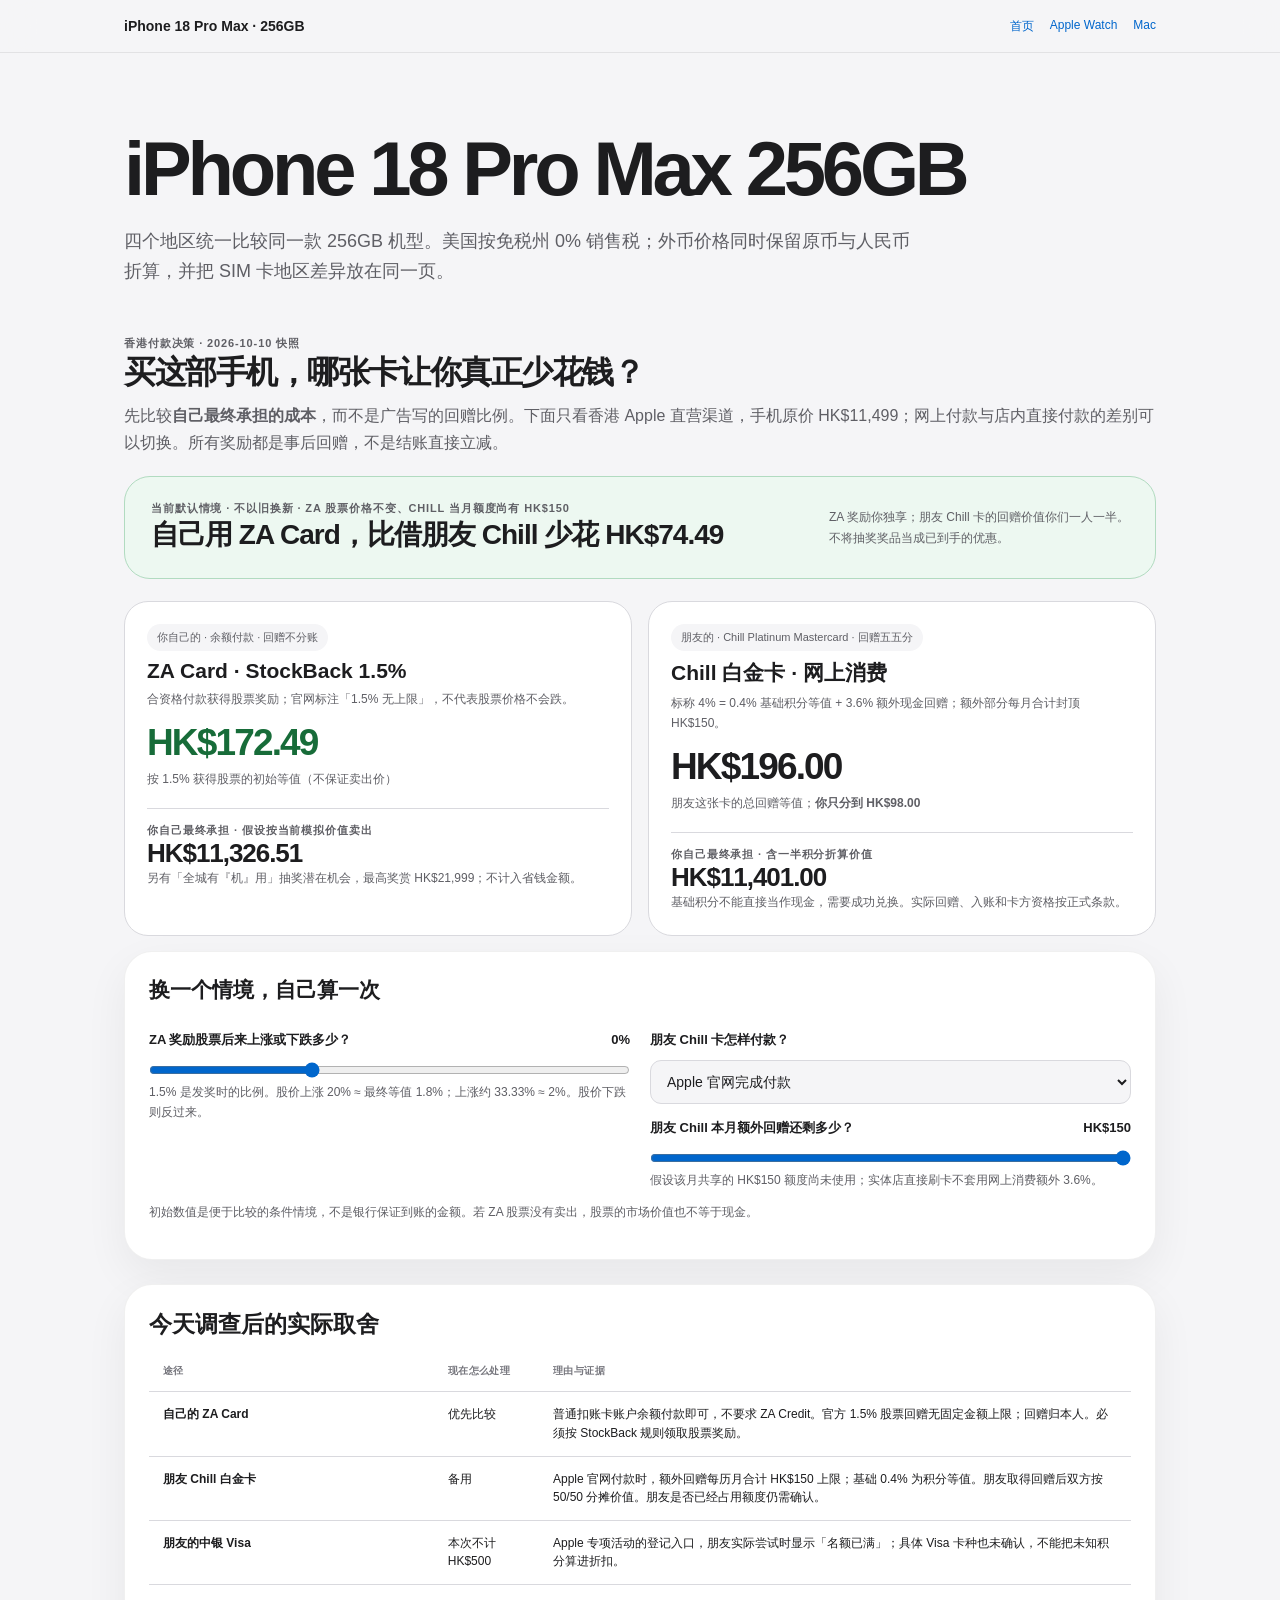
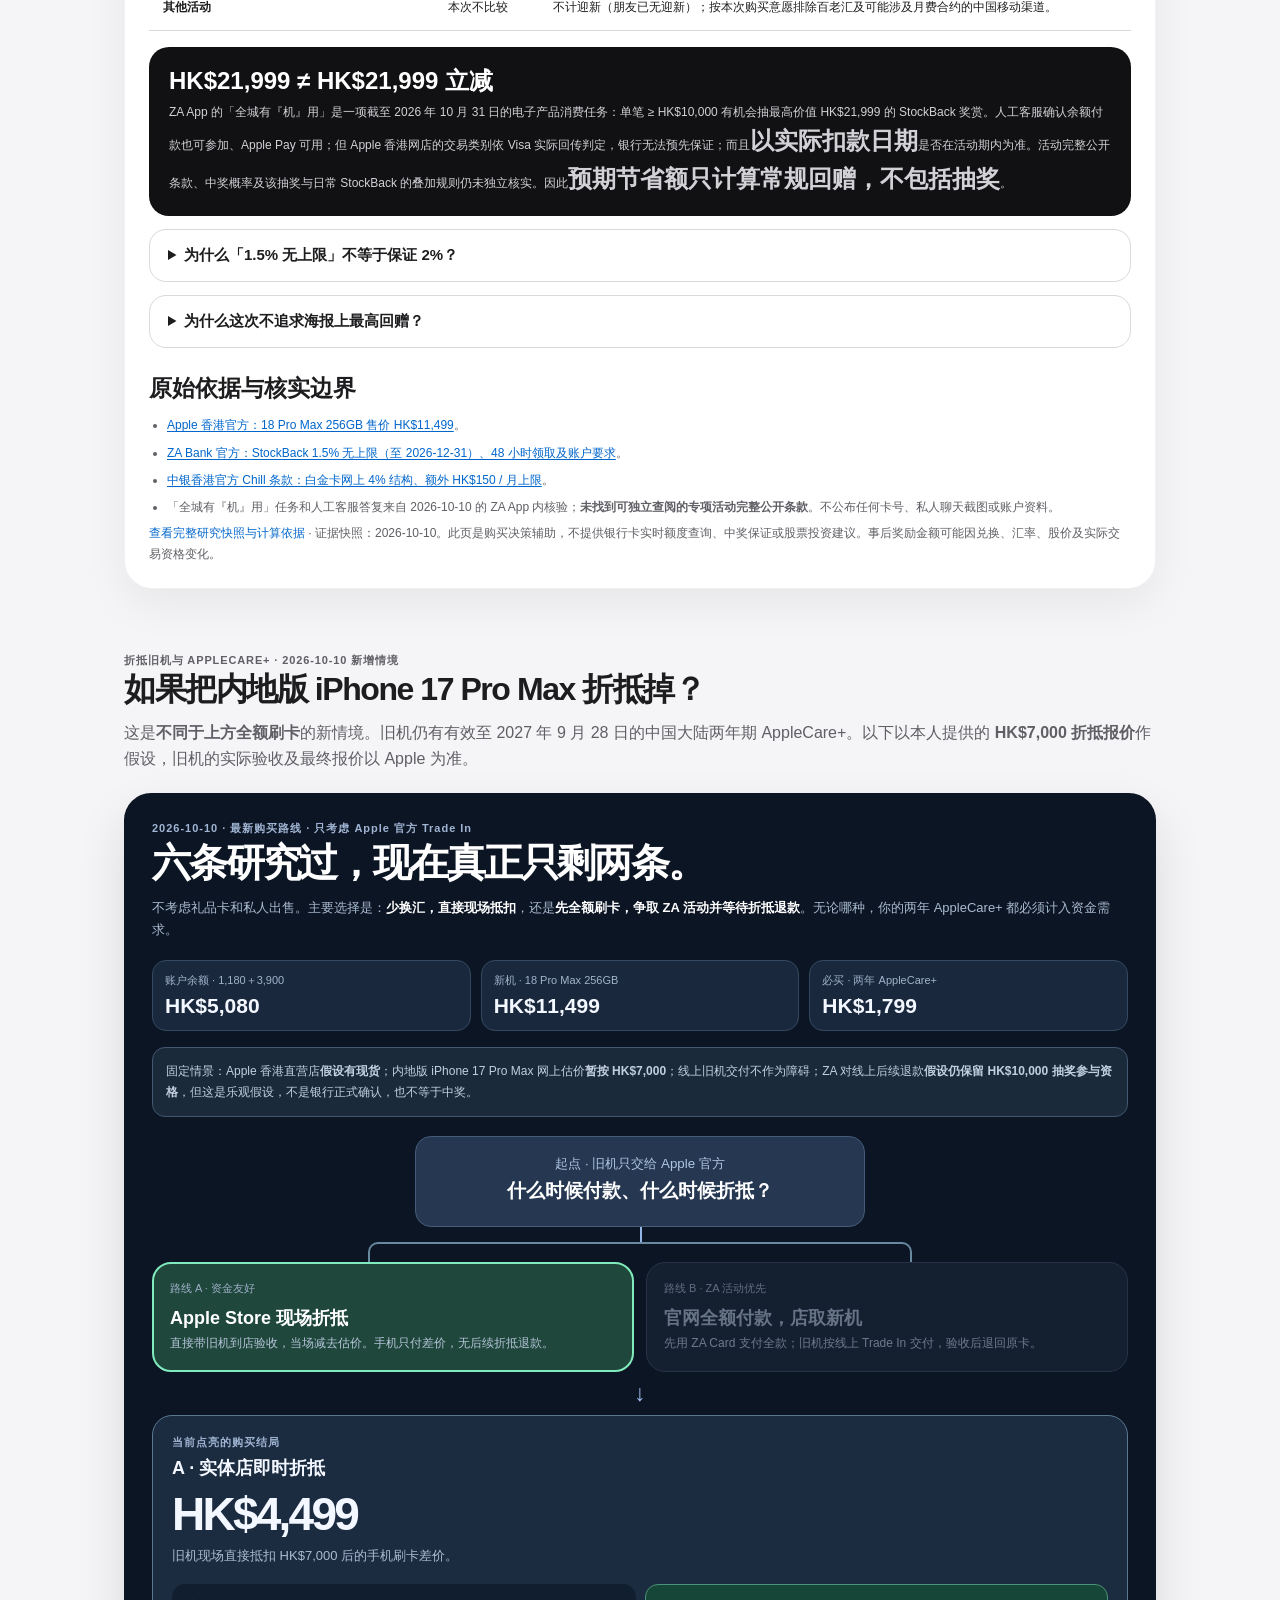
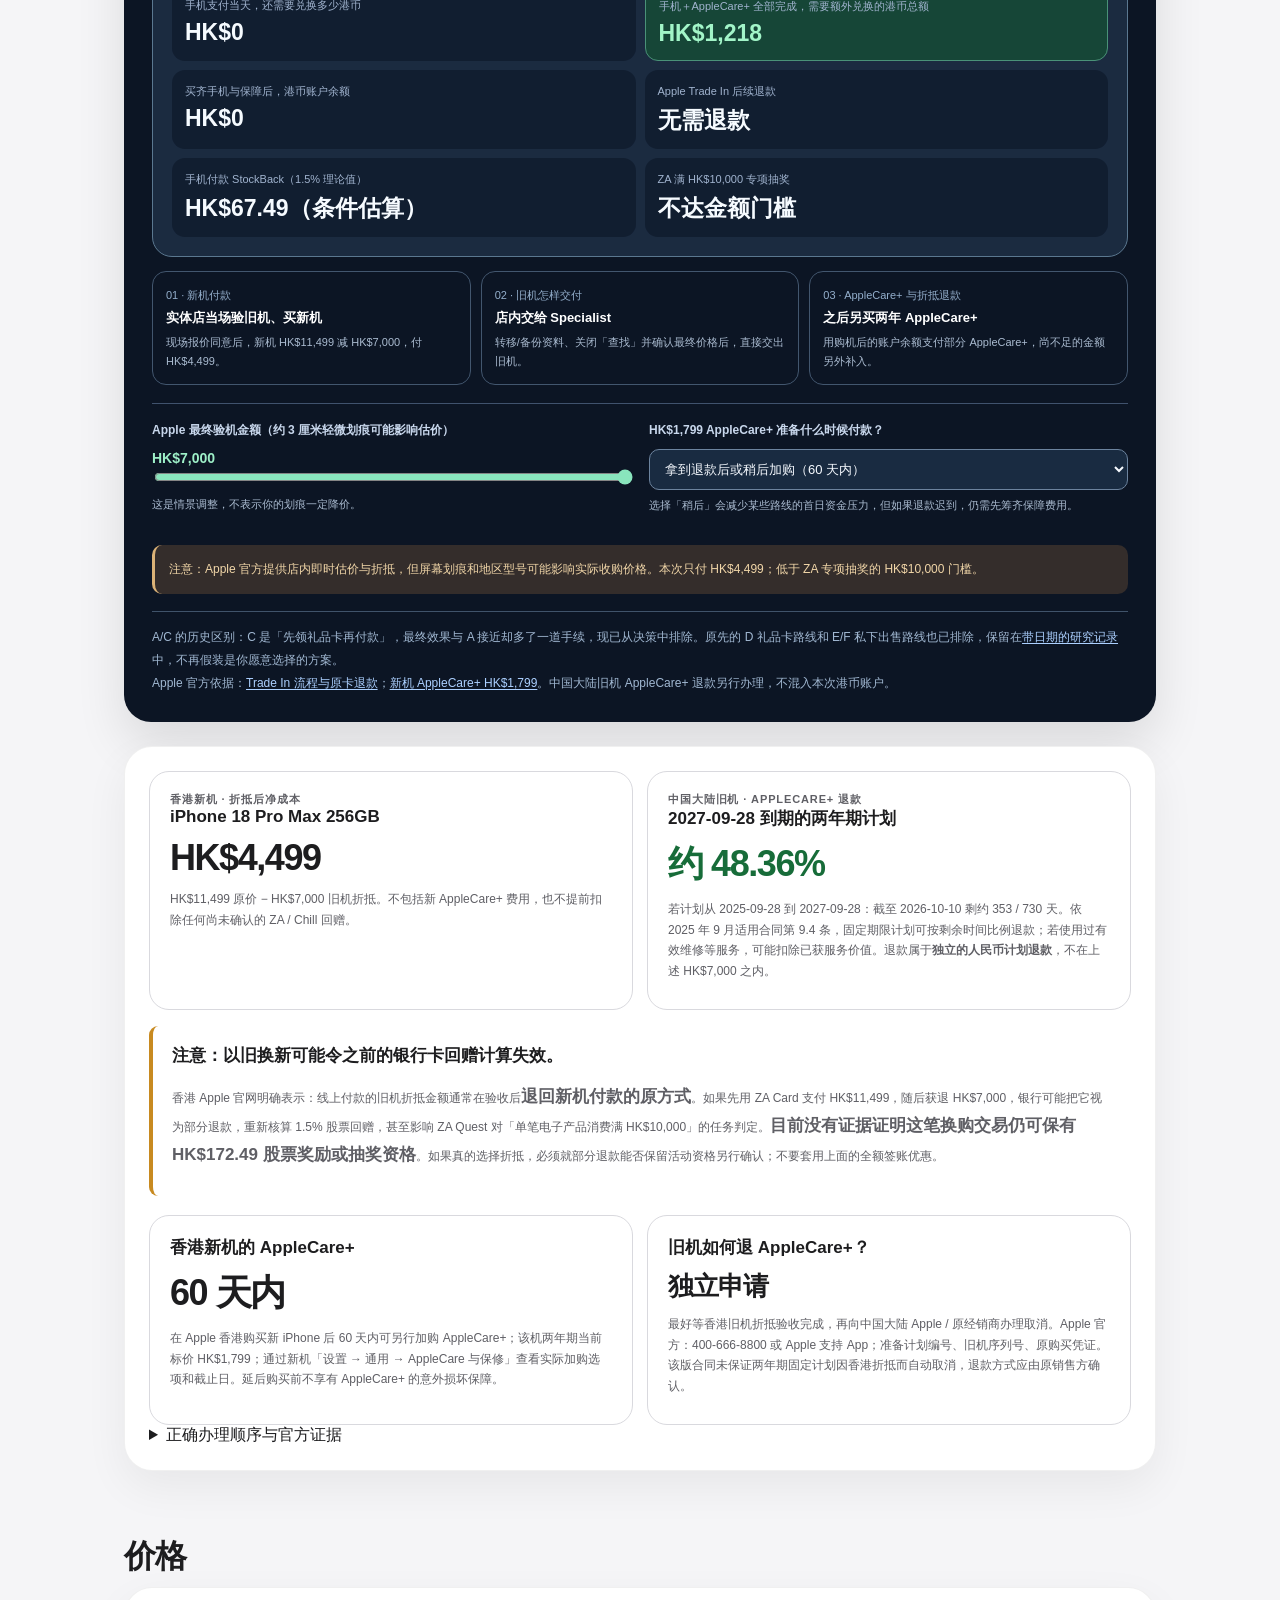
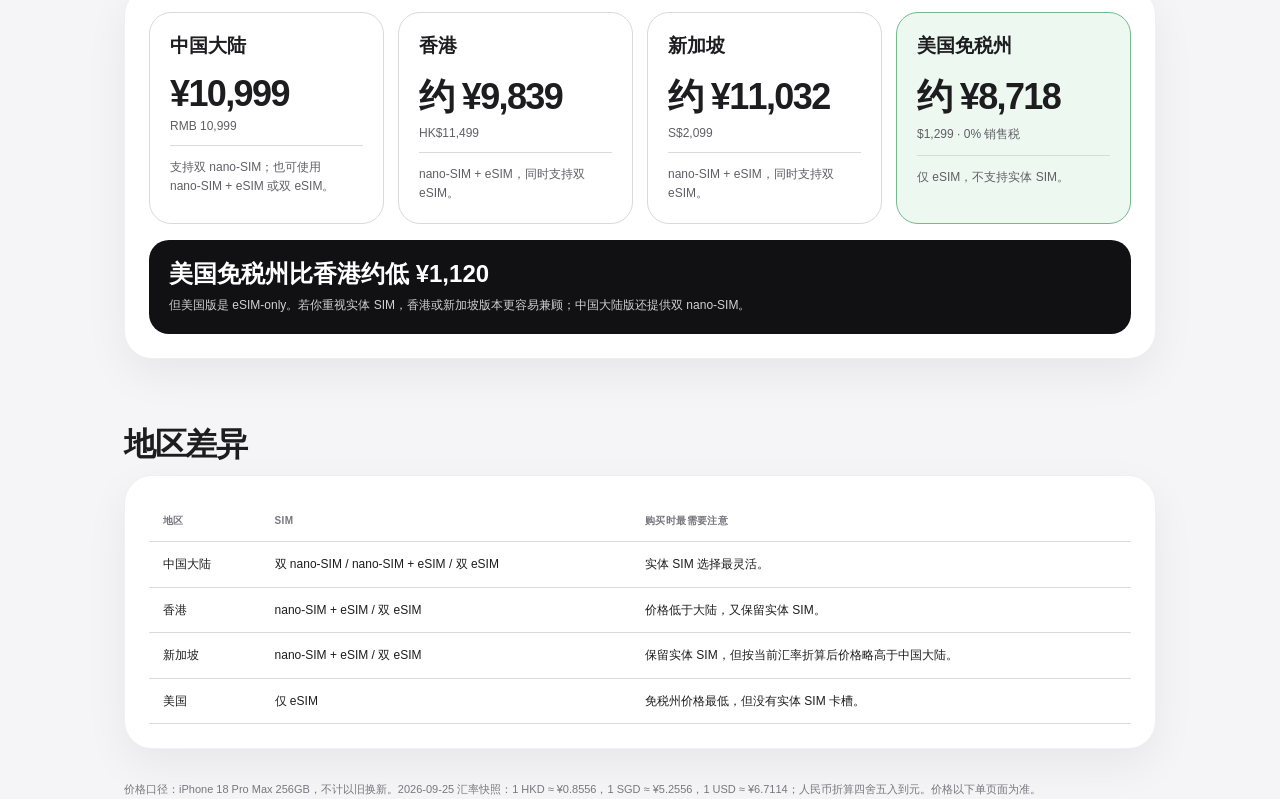
==== commit e6fff119: "feat(iphone): reduce Trade In decision tree to two user-eligible paths and AppleCare+ cash timeline" ====
--- a/iphone/index.html
+++ b/iphone/index.html
@@ -36,50 +36,54 @@
 @media(max-width:780px){.tradein-grid{grid-template-columns:1fr}.tradein-card .figure{font-size:31px}}
 
 
-/* Oct-10 fixed-HKD, six-route purchase decision tree. */
-.tf-wrap{background:#0b1424;color:#eff6ff;border-radius:26px;padding:clamp(16px,3vw,30px);margin:19px 0 24px;font-size:14px;box-shadow:0 18px 40px rgba(0,0,0,.1)}
-.tf-wrap *{box-sizing:border-box}.tf-wrap h3{font-size:clamp(24px,3vw,35px);letter-spacing:-.055em;line-height:1.13;margin:8px 0 11px;color:#fff}.tf-wrap p{color:#a9b8ce;line-height:1.75;margin:0 0 12px}
-.tf-kicker{font-size:11px;letter-spacing:.12em;text-transform:uppercase;color:#a0b3d3;font-weight:800}
-.tf-pinned{display:grid;grid-template-columns:repeat(3,minmax(0,1fr));gap:9px;margin:18px 0}
-.tf-pin{border:1px solid #34435c;background:#152238;border-radius:15px;padding:12px}.tf-pin span{font-size:11px;color:#a9b8ce;display:block;margin-bottom:6px}.tf-pin strong{font-size:clamp(16px,2.7vw,23px);font-variant-numeric:tabular-nums}
-.tf-assume{padding:12px 15px;border:1px solid #2a4553;border-radius:13px;background:#142c33;color:#b9e0d4;font-size:12px;line-height:1.75}
-.tf-head{background:#1b2a41;border:1px solid #344760;border-radius:17px;max-width:390px;margin:22px auto 0;text-align:center;padding:16px}
-.tf-head strong{display:block;font-size:21px;margin-top:3px}.tf-head small{color:#a9b8ce;font-size:11px}
-.tf-stem{height:38px;width:2px;background:linear-gradient(#8caaff,#547893);margin:auto}
-.tf-fork{height:2px;position:relative;background:linear-gradient(90deg,#45aa92 0%,#668bbf 100%);width:60%;margin:auto}.tf-fork:before,.tf-fork:after{content:"";position:absolute;top:0;height:22px;width:2px}.tf-fork:before{background:#45aa92;left:0}.tf-fork:after{background:#668bbf;right:0}
-.tf-trunks{display:grid;grid-template-columns:repeat(2,minmax(0,1fr));column-gap:13px;margin-top:20px}
-.tf-group{background:#101e32;border:1px solid #31425e;border-radius:20px;padding:13px;transition:background .2s,border-color .2s}
-.tf-group.is-active{background:#18283d;border-color:#7796c8}
-.tf-group-title{display:flex;align-items:center;gap:8px;font-weight:800;line-height:1.4;padding:8px 7px 13px;font-size:13px}
-.tf-dot{height:10px;width:10px;border-radius:50%;background:#5d6c83;flex-shrink:0}
-.tf-group.is-active .tf-dot{background:#79ebbe;box-shadow:0 0 12px #55d6a5}
-.tf-route{width:100%;text-align:left;cursor:pointer;color:#98a7bc;font:inherit;background:#172438;border:1px solid #3b4a60;border-radius:14px;padding:13px;display:block;margin:7px 0;opacity:.57;transition:background .18s,opacity .18s,transform .18s,border-color .18s}
-.tf-route:hover{opacity:1;transform:translateY(-1px)}.tf-route:focus-visible{outline:2px solid #ffdd88;outline-offset:3px}
-.tf-route[aria-pressed="true"]{opacity:1;color:#fff;border:2px solid #6ccdab;padding:12px;background:#21483f;box-shadow:0 0 19px rgba(90,215,157,.10)}
-.tf-route[data-tf-route="B"][aria-pressed="true"],.tf-route[data-tf-route="D"][aria-pressed="true"],.tf-route[data-tf-route="F"][aria-pressed="true"]{background:#253d5d;border-color:#86b3ff}
-.tf-route span{display:block;color:#91a3ba;font-size:11px;line-height:1.65;margin-top:5px}
-.tf-route .tf-route-name{display:block;font-weight:800;font-size:14px;color:inherit;line-height:1.4}
-.tf-cross{font-size:10px;display:inline-block;border-radius:6px;background:#294965;color:#b6ddff;padding:3px 6px;vertical-align:middle;margin-left:4px}
-.tf-activepath{text-align:center;color:#91ddbb;margin:15px 0 2px;font-size:12px;font-weight:750}
-.tf-triangle{margin:0 auto 16px;width:0;height:0;border-left:9px solid transparent;border-right:9px solid transparent;border-top:13px solid #77b9ad}
-.tf-outcome{border:1px solid #5c7e79;background:#182b3e;border-radius:21px;padding:19px}
-.tf-outcome .tf-outcome-head{font-size:15px;font-weight:850;color:#e1f2ff}
-.tf-prime{font-size:clamp(30px,6vw,44px);font-weight:850;letter-spacing:-.055em;line-height:1.15;margin:9px 0 2px;font-variant-numeric:tabular-nums}
-.tf-outcome p{margin:4px 0 12px}
-.tf-stats{display:grid;grid-template-columns:repeat(3,minmax(0,1fr));gap:8px;margin-top:12px}
-.tf-stat{background:#101b2c;border-radius:13px;padding:10px}
-.tf-stat small{display:block;color:#97a9c4;font-size:11px;line-height:1.5;margin-bottom:4px}.tf-stat strong{font-size:clamp(14px,2.3vw,18px);font-variant-numeric:tabular-nums;color:#f2fbff;overflow-wrap:anywhere}
-.tf-stepgrid{display:grid;grid-template-columns:repeat(3,minmax(0,1fr));gap:9px;margin-top:14px}
-.tf-step{border:1px solid #36445a;border-radius:14px;padding:13px}.tf-step small{color:#93a7c1}.tf-step b{display:block;font-size:13px;line-height:1.45;margin:7px 0;color:#e5f0ff}.tf-step p{font-size:11px;line-height:1.7;margin:0}
-.tf-bank{border-left:3px solid #f2c366;background:#332c29;border-radius:8px;padding:12px;margin-top:15px;font-size:12px;color:#ffe4a6;line-height:1.8}
-.tf-controls{display:grid;grid-template-columns:1fr 1fr;gap:20px;padding:18px 0 5px;border-top:1px solid #34465f;margin-top:20px}
-.tf-controls label{font-weight:700;font-size:12px;display:block;margin-bottom:9px}.tf-controls input{width:100%;accent-color:#7dd9b8;cursor:pointer}
-.tf-controls output{color:#c8f0df;font-weight:800;font-size:15px}
-.tf-controls .muted{font-size:11px;line-height:1.6;color:#a9b8ce;margin-top:8px}
-.tf-notice{border-top:1px solid #34465f;padding-top:14px;margin-top:19px;font-size:12px;line-height:1.85;color:#a9b8ce}
-.tf-wrap a{color:#9cc7ff;text-decoration:underline;text-underline-offset:3px}
-@media(max-width:800px){.tf-trunks{grid-template-columns:1fr;gap:12px}.tf-fork{display:none}.tf-stem{height:20px}.tf-trunks{margin-top:0}.tf-group-title{padding-bottom:8px}.tf-group{padding:11px}.tf-route{padding:12px}.tf-route[aria-pressed="true"]{padding:11px}}
-@media(max-width:560px){.tf-pinned,.tf-stats{grid-template-columns:repeat(2,1fr)}.tf-pinned .tf-pin:last-child{grid-column:span 2}.tf-stepgrid,.tf-controls{grid-template-columns:1fr}.tf-outcome{padding:14px}.tf-stat strong{font-size:16px}}
+
+/* Active Oct-10 decision: Apple official trade-in ONLY. No gift-card or private sale. */
+.tf2{background:#0c1524;color:#f3f7ff;border-radius:27px;padding:clamp(16px,3vw,28px);box-shadow:0 22px 50px rgba(0,0,0,.11);margin:20px 0 24px}
+.tf2 *{box-sizing:border-box}.tf2 h3{font-size:clamp(27px,4vw,39px);line-height:1.1;letter-spacing:-.055em;color:#fff;margin:6px 0 12px}
+.tf2 p{color:#aabbd0;line-height:1.75;font-size:13px;margin:0 0 14px}
+.tf2 .tf2-mini{font-size:11px;color:#a0b5d3;letter-spacing:.09em;font-weight:750}
+.tf2 .tf2-fixed{display:grid;grid-template-columns:repeat(3,minmax(0,1fr));gap:10px;margin:18px 0 16px}
+.tf2 .tf2-fixed>div{background:#1a283d;border:1px solid #344861;border-radius:14px;padding:12px}
+.tf2 .tf2-fixed span{display:block;font-size:11px;color:#a1b3ca;margin-bottom:6px}
+.tf2 .tf2-fixed strong{font-size:clamp(16px,2.5vw,21px);font-variant-numeric:tabular-nums}
+.tf2 .tf2-assumptions{border:1px solid #435770;background:#1b2a3a;border-radius:13px;padding:13px;color:#c2cfdf;font-size:12px;line-height:1.75}
+.tf2 .tf2-head{text-align:center;border-radius:16px;border:1px solid #445c78;background:#253751;padding:17px;max-width:450px;margin:19px auto 0}
+.tf2 .tf2-head small{color:#afc6e2}.tf2 .tf2-head strong{display:block;font-size:19px;margin:5px 0;color:#fff}
+.tf2 .tf2-connector{height:35px;max-width:62%;margin:0 auto;position:relative}
+.tf2 .tf2-connector:before{content:"";position:absolute;left:50%;top:0;height:16px;width:2px;background:#92b7e7}
+.tf2 .tf2-connector:after{content:"";position:absolute;left:5%;right:5%;top:15px;border-top:2px solid #68899f;border-left:2px solid #68899f;border-right:2px solid #68899f;height:18px;border-radius:10px 10px 0 0}
+.tf2 .tf2-cards{display:grid;grid-template-columns:repeat(2,minmax(0,1fr));gap:12px}
+.tf2 .tf2-pick{cursor:pointer;width:100%;padding:17px;text-align:left;border-radius:19px;border:1px solid #3a4a5f;background:#1b2738;opacity:.58;color:#a7b6cb;transition:.18s ease;transition-property:opacity,border-color,background,transform}
+.tf2 .tf2-pick:hover{opacity:1;transform:translateY(-2px)}.tf2 .tf2-pick:focus-visible{outline:2px solid #e8d68b;outline-offset:3px}
+.tf2 .tf2-pick[aria-pressed=true]{border:2px solid #81ebbd;padding:16px;opacity:1;background:#1f473c;color:#fff}
+.tf2 .tf2-pick[data-route="B"][aria-pressed=true]{background:#2b4166;border-color:#a2c3ff}
+.tf2 .tf2-pick small{display:block;font-size:11px;color:#9daec6;line-height:1.6;margin-bottom:4px}
+.tf2 .tf2-pick b{display:block;font-size:18px;line-height:1.25;margin:9px 0 5px}
+.tf2 .tf2-pick .tf2-sub{font-size:12px;line-height:1.65;display:block;color:#b5c4d8}
+.tf2 .tf2-arrow{text-align:center;color:#9dbaeb;font-size:23px;margin:8px 0}
+.tf2 .tf2-results{border:1px solid #5b7890;border-radius:20px;padding:19px;background:#1b2b40}
+.tf2 .tf2-large{font-size:clamp(31px,5vw,46px);font-weight:850;letter-spacing:-.06em;line-height:1.05;margin:10px 0 7px;font-variant-numeric:tabular-nums}
+.tf2 .tf2-grid{display:grid;grid-template-columns:repeat(2,minmax(0,1fr));gap:9px;margin-top:16px}
+.tf2 .tf2-stat{border-radius:13px;padding:13px;background:#111e30}
+.tf2 .tf2-stat small{font-size:11px;color:#a0b3ce;line-height:1.55;display:block;margin-bottom:5px}
+.tf2 .tf2-stat b{display:block;color:#f6fbff;font-size:clamp(16px,2.4vw,23px);font-variant-numeric:tabular-nums;overflow-wrap:anywhere}
+.tf2 .tf2-stat.strong{background:#164637;border:1px solid #4a9278}.tf2 .tf2-stat.strong b{color:#a2f5c8}
+.tf2 .tf2-timeline{display:grid;grid-template-columns:repeat(3,minmax(0,1fr));gap:10px;margin-top:14px}
+.tf2 .tf2-stage{border:1px solid #42566e;border-radius:14px;padding:13px}
+.tf2 .tf2-stage .ordinal{font-size:11px;color:#94afcc}
+.tf2 .tf2-stage b{font-size:13px;display:block;margin:6px 0;color:#fff}
+.tf2 .tf2-stage p{font-size:11px;line-height:1.7;margin:0}
+.tf2 .tf2-options{margin-top:18px;border-top:1px solid #40526d;padding-top:17px;display:grid;grid-template-columns:1fr 1fr;gap:18px}
+.tf2 label{display:block;color:#c8d7ec;font-size:12px;line-height:1.6;font-weight:750;margin-bottom:9px}
+.tf2 select{background:#192b41;color:#f6faff;border:1px solid #6c839e;border-radius:10px;width:100%;padding:11px;font-size:13px}
+.tf2 input[type=range]{width:100%;accent-color:#89e5bd;cursor:pointer}
+.tf2 output{font-weight:750;color:#9ef0c8;font-size:14px}
+.tf2 .tf2-note{margin-top:16px;background:#342d2b;border-left:3px solid #dbb277;border-radius:10px;padding:14px;color:#f1d6a8;font-size:12px;line-height:1.75}
+.tf2 .tf2-note strong{color:#fff3c9}
+.tf2 .tf2-bottom{border-top:1px solid #40536a;margin-top:17px;padding-top:14px;color:#a1b8d2;font-size:12px;line-height:1.9}
+.tf2 a{color:#acd0ff;text-decoration:underline;text-underline-offset:2px}
+@media(max-width:760px){.tf2 .tf2-timeline{grid-template-columns:1fr}.tf2 .tf2-connector{max-width:90%}}
+@media(max-width:550px){.tf2 .tf2-fixed{grid-template-columns:repeat(2,minmax(0,1fr))}.tf2 .tf2-fixed>div:last-child{grid-column:span 2}.tf2 .tf2-cards,.tf2 .tf2-grid,.tf2 .tf2-options{grid-template-columns:1fr}.tf2 .tf2-results{padding:15px}.tf2 .tf2-connector{display:none}}
 </style></head><body>
 <header class="top"><div class="wrap"><div class="brand">iPhone 18 Pro Max · 256GB</div><nav class="nav"><a href="/">首页</a><a href="/watch/">Apple Watch</a><a href="/mac/">Mac</a></nav></div></header>
 <main class="wrap">
@@ -156,65 +160,49 @@
   <p class="lead">这是<strong>不同于上方全额刷卡</strong>的新情境。旧机仍有有效至 2027 年 9 月 28 日的中国大陆两年期 AppleCare+。以下以本人提供的 <strong>HK$7,000 折抵报价</strong>作假设，旧机的实际验收及最终报价以 Apple 为准。</p>
 
 
-<div class="tf-wrap" id="trade-flow-simulator" data-price="11499" data-balance="5080" aria-labelledby="tf-title">
-  <div class="tf-kicker">香港购机 · 交叉路线天赋树 · 2026-10-10</div>
-  <h3 id="tf-title">你不是只有两条路。</h3>
-  <p>旧机怎么处理、付款金额怎样形成、卖旧机所得变成什么资产，是<strong style="color:#f2faff">三个可以交叉选择的决策</strong>。点击下面六个结局，发亮的就是当前模拟路线。</p>
-  <div class="tf-pinned">
-    <div class="tf-pin"><span>已锁定 · 港币账户余额</span><strong>HK$5,080</strong></div>
-    <div class="tf-pin"><span>新机 · 官方价格快照</span><strong>HK$11,499</strong></div>
-    <div class="tf-pin"><span>旧机 · 苹果预估折抵</span><strong>HK$7,000</strong></div>
-  </div>
-  <div class="tf-assume"><strong>必买的新机 AppleCare+：</strong> Apple 香港两年期标价 <strong>HK$1,799</strong>。下方假设先买手机，然后在 60 天内另行购买保障；同时计算两项都买齐时，需要换入多少港币。<br>已固定模拟假设：<strong>实体店有现货</strong>；<strong>线上旧机交付不再视作障碍</strong>；对 ZA 而言，<strong>HK$11,499 全额交易在后续 Trade In 退款后仍保留抽奖参加资格</strong>。最后一项是用户要求的<strong>情景假设，并非银行承诺或中奖保证</strong>。</div>
-  <div class="tf-head"><small>🎮 起点：已有 HK$5,080，要买 HK$11,499 的新 iPhone</small><strong>先处理旧机？还是先买新机？</strong></div>
-  <div class="tf-stem"></div><div class="tf-fork" aria-hidden="true"></div>
-  <div class="tf-trunks">
-    <div class="tf-group is-active" id="tf-group-first">
-      <div class="tf-group-title"><i class="tf-dot"></i>先把旧机价值用起来 <span style="font-weight:400;color:#8da5b9">· 3 条线</span></div>
-      <button type="button" class="tf-route" data-tf-route="A" aria-pressed="true"><strong class="tf-route-name">A · 实体店即时折抵</strong><span>店内验旧机，直接从新机价格扣 HK$7,000。</span></button>
-      <button type="button" class="tf-route" data-tf-route="C" aria-pressed="false"><strong class="tf-route-name">C · 旧机先换 Apple 礼品卡</strong><span>礼品卡支付 HK$7,000，ZA 付差价；新品礼品卡可用性需要先确认。</span></button>
-      <button type="button" class="tf-route" data-tf-route="E" aria-pressed="false"><strong class="tf-route-name">E · 旧机先单独卖现金 <em class="tf-cross">交叉路线</em></strong><span>先收到港币，再让 ZA 全额刷 HK$11,499；需要真实买家。</span></button>
-    </div>
-    <div class="tf-group" id="tf-group-later">
-      <div class="tf-group-title"><i class="tf-dot"></i>先买新机，再处理旧机 <span style="font-weight:400;color:#8da5b9">· 3 条线</span></div>
-      <button type="button" class="tf-route" data-tf-route="B" aria-pressed="false"><strong class="tf-route-name">B · 官网全款＋Apple 退款</strong><span>ZA 先刷 HK$11,499，店取新机；旧机验收后原卡退款。</span></button>
-      <button type="button" class="tf-route" data-tf-route="D" aria-pressed="false"><strong class="tf-route-name">D · 全款买，旧机独立换礼品卡</strong><span>ZA 全额刷卡；旧机换来的 HK$7,000 是 Apple 礼品卡，不是港币现金。</span></button>
-      <button type="button" class="tf-route" data-tf-route="F" aria-pressed="false"><strong class="tf-route-name">F · 全款买，之后旧机卖现金</strong><span>ZA 全额刷卡且无 Apple 退款；之后独立出售，拿回实际成交款。</span></button>
-    </div>
-  </div>
-  <div class="tf-activepath" id="tf-current-path">已点亮 A · 实体店即时折抵</div><div class="tf-triangle" aria-hidden="true"></div>
-  <div class="tf-outcome" aria-live="polite">
-    <div class="tf-kicker">选中路线的资金结局</div>
-    <div class="tf-outcome-head" id="tf-result-label">A · 店内验机、只付差价</div>
-    <div class="tf-prime" id="tf-result-pay">HK$4,499</div>
-    <p id="tf-result-sub">ZA 只需支付差价。你的账户有 HK$5,080，不需要换更多港币。</p>
-    <div class="tf-stats">
-      <div class="tf-stat"><small>需要额外兑换港币</small><strong id="tf-stat-topup">HK$0</strong></div>
-      <div class="tf-stat"><small>这笔 ZA 卡实际付款</small><strong id="tf-stat-charge">HK$4,499</strong></div>
-      <div class="tf-stat"><small>最终港币现金余额</small><strong id="tf-stat-final">HK$581</strong></div>
-      <div class="tf-stat"><small>待取得 Apple 礼品卡</small><strong id="tf-stat-gift">HK$0</strong></div>
-      <div class="tf-stat"><small>常规 StockBack 标称等值</small><strong id="tf-stat-cashback">HK$67.49</strong></div>
-      <div class="tf-stat"><small>ZA 满 HK$10,000 抽奖</small><strong id="tf-stat-quest">不达标</strong></div>
-      <div class="tf-stat"><small>之后买 AppleCare+ 时仍需补</small><strong id="tf-stat-care-topup">HK$1,218</strong></div>
-      <div class="tf-stat"><small>总需换入港币（含保障）</small><strong id="tf-stat-alltopup">HK$1,218</strong></div>
-      <div class="tf-stat"><small>手机＋保障后的账户现金</small><strong id="tf-stat-postcare">HK$0</strong></div>
-    </div>
-  </div>
-  <div class="tf-stepgrid">
-    <div class="tf-step"><small>1 / 新机与旧机先后顺序</small><b id="tf-step-title-1">先到店估旧机</b><p id="tf-step-desc-1">先确认验机价格，然后再决定是否当场购买。</p></div>
-    <div class="tf-step"><small>2 / 钱如何划走</small><b id="tf-step-title-2">现场只付差价</b><p id="tf-step-desc-2">直接付 HK$4,499，旧机同时移交给 Apple。</p></div>
-    <div class="tf-step"><small>3 / 回来的资产是什么</small><b id="tf-step-title-3">没有后续退款</b><p id="tf-step-desc-3">HK$7,000 已经在现场抵扣，没有再收到现金。</p></div>
-  </div>
-  <div class="tf-bank" id="tf-risk">ZA Quest：金额不足 HK$10,000，不能靠这笔消费取得该抽奖活动的金额资格。</div>
-  <div class="tf-controls">
-    <div><label for="tf-apple-value">如果屏幕划痕令 Apple 最终报价调整</label><output id="tf-apple-value-label">HK$7,000</output><input id="tf-apple-value" type="range" min="0" max="7000" step="250" value="7000"><div class="muted">默认沿用你看到的 HK$7,000；低价情境只是模拟。</div></div>
-    <div><label for="tf-private-value">如果通过独立买家出售，实际收到多少港币？</label><output id="tf-private-value-label">HK$7,000</output><input id="tf-private-value" type="range" min="0" max="8500" step="250" value="7000"><div class="muted">E/F 仅为可行性假设，Apple 的 HK$7,000 折抵价不等于私人出售报价。</div></div>
-  </div>
-  <div class="tf-notice">
-    <strong style="color:#f9fdff">资金与奖励的不同：</strong>「港币账户」是现金；「Apple 礼品卡」只能在合资格 Apple 消费使用，不是现金；「1.5% StockBack」是股票初始等值，并非结账时减价；「最高 HK$21,999」只是抽奖最高奖品。
-    <div style="margin-top:10px">你确定会买的<strong>两年新机 AppleCare+ 为 HK$1,799</strong>（<a href="https://www.apple.com/hk/shop/buy-iphone/iphone-18-pro/6.9-inch-display-256gb-black" target="_blank" rel="noopener noreferrer">Apple 香港官方购买页</a>）。上方按<strong>之后独立付款</strong>计算；如果 Apple Trade In 退款／独立售机款未能在 60 天加购期限前到账，需要自行提前准备 HK$1,799。旧机中国大陆 AppleCare+ 的剩余保费退款仍单独处理。</div>
-    <div style="margin-top:10px">官方核验：<a href="https://www.apple.com/hk-zh/shop/trade-in" target="_blank" rel="noopener noreferrer">Apple Trade In</a> · <a href="https://www.apple.com/hk/shop/help/payments" target="_blank" rel="noopener noreferrer">礼品卡+银行卡混合付款</a> · <a href="https://www.apple.com/hk/en/legal/giftcards/applestore/hk-en/" target="_blank" rel="noopener noreferrer">礼品卡可能不适用于新发售／供应紧张产品</a>。银行奖励的退款处理以 ZA 实际条款为准。</div>
-  </div>
+
+<div class="tf2" id="trade-flow-simulator" data-price="11499" data-balance="5080" data-care="1799" aria-labelledby="tf2-title">
+ <div class="tf2-mini">2026-10-10 · 最新购买路线 · 只考虑 Apple 官方 Trade In</div>
+ <h3 id="tf2-title">六条研究过，现在真正只剩两条。</h3>
+ <p>不考虑礼品卡和私人出售。主要选择是：<strong style="color:#fff">少换汇，直接现场抵扣</strong>，还是<strong style="color:#fff">先全额刷卡，争取 ZA 活动并等待折抵退款</strong>。无论哪种，你的两年 AppleCare+ 都必须计入资金需求。</p>
+ <div class="tf2-fixed">
+   <div><span>账户余额 · 1,180＋3,900</span><strong>HK$5,080</strong></div>
+   <div><span>新机 · 18 Pro Max 256GB</span><strong>HK$11,499</strong></div>
+   <div><span>必买 · 两年 AppleCare+</span><strong>HK$1,799</strong></div>
+ </div>
+ <div class="tf2-assumptions">固定情景：Apple 香港直营店<strong>假设有现货</strong>；内地版 iPhone 17 Pro Max 网上估价<strong>暂按 HK$7,000</strong>；线上旧机交付不作为障碍；ZA 对线上后续退款<strong>假设仍保留 HK$10,000 抽奖参与资格</strong>，但这是乐观假设，不是银行正式确认，也不等于中奖。</div>
+ <div class="tf2-head"><small>起点 · 旧机只交给 Apple 官方</small><strong>什么时候付款、什么时候折抵？</strong></div>
+ <div class="tf2-connector" aria-hidden="true"></div>
+ <div class="tf2-cards">
+   <button type="button" class="tf2-pick" data-route="A" aria-pressed="true"><small>路线 A · 资金友好</small><b>Apple Store 现场折抵</b><span class="tf2-sub">直接带旧机到店验收，当场减去估价。手机只付差价，无后续折抵退款。</span></button>
+   <button type="button" class="tf2-pick" data-route="B" aria-pressed="false"><small>路线 B · ZA 活动优先</small><b>官网全额付款，店取新机</b><span class="tf2-sub">先用 ZA Card 支付全款；旧机按线上 Trade In 交付，验收后退回原卡。</span></button>
+ </div>
+ <div class="tf2-arrow" aria-hidden="true">↓</div>
+ <div class="tf2-results" aria-live="polite">
+  <div class="tf2-mini">当前点亮的购买结局</div>
+  <div id="tf2-choice-title" style="font-size:18px;font-weight:800;margin-top:6px">A · 实体店即时折抵</div>
+  <div class="tf2-large" id="tf2-pay">HK$4,499</div>
+  <p id="tf2-paydesc">手机当天实际支付的 ZA Card 金额，不包括 AppleCare+。</p>
+  <div class="tf2-grid">
+   <div class="tf2-stat"><small>手机支付当天，还需要兑换多少港币</small><b id="tf2-day-topup">HK$0</b></div>
+   <div class="tf2-stat strong"><small>手机＋AppleCare+ 全部完成，需要额外兑换的港币总额</small><b id="tf2-total-topup">HK$1,218</b></div>
+   <div class="tf2-stat"><small>买齐手机与保障后，港币账户余额</small><b id="tf2-final-bank">HK$0</b></div>
+   <div class="tf2-stat"><small>Apple Trade In 后续退款</small><b id="tf2-refund">无需退款</b></div>
+   <div class="tf2-stat"><small>手机付款 StockBack（1.5% 理论值）</small><b id="tf2-stockback">HK$67.49</b></div>
+   <div class="tf2-stat"><small>ZA 满 HK$10,000 专项抽奖</small><b id="tf2-raffle">不达金额门槛</b></div>
+  </div>
+ </div>
+ <div class="tf2-timeline" aria-label="付款与旧机交付时间线">
+  <div class="tf2-stage"><span class="ordinal">01 · 新机付款</span><b id="tf2-stage1-title">Apple Store 现场结账</b><p id="tf2-stage1-text">旧机现场验机，确认估价后只付差价。</p></div>
+  <div class="tf2-stage"><span class="ordinal">02 · 旧机怎样交付</span><b id="tf2-stage2-title">店内直接交给 Specialist</b><p id="tf2-stage2-text">备份、迁移资料、关闭「查找」之后交出旧机。</p></div>
+  <div class="tf2-stage"><span class="ordinal">03 · AppleCare+ 与折抵退款</span><b id="tf2-stage3-title">购买两年保障</b><p id="tf2-stage3-text">如与新机同日付款，应准备购买手机加保障的全部资金。</p></div>
+ </div>
+ <div class="tf2-options">
+  <div><label for="tf2-appraise">Apple 最终验机金额（约 3 厘米轻微划痕可能影响估价）</label><output id="tf2-appraise-label">HK$7,000</output><input type="range" id="tf2-appraise" min="0" max="7000" step="250" value="7000"/><p style="margin-top:6px;font-size:11px">这是情景调整，不表示你的划痕一定降价。</p></div>
+  <div><label for="tf2-care-when">HK$1,799 AppleCare+ 准备什么时候付款？</label><select id="tf2-care-when"><option value="later">拿到退款后或稍后加购（60 天内）</option><option value="today">买 iPhone 时同日支付</option></select><p style="margin-top:6px;font-size:11px">选择「稍后」会减少某些路线的首日资金压力，但如果退款迟到，仍需先筹齐保障费用。</p></div>
+ </div>
+ <div class="tf2-note" id="tf2-caveat"><strong>请注意：</strong>Apple 现场报价可能不同于网上估价。实体店刷卡额不满 HK$10,000，不满足 ZA 活动金额门槛。</div>
+ <div class="tf2-bottom">A/C 的历史区别：C 是「先领礼品卡再付款」，最终效果与 A 接近却多了一道手续，现已从决策中排除。原先的 D 礼品卡路线和 E/F 私下出售路线也已排除，保留在<a href="https://github.com/mykcs/apple-watch-series-12-price-compare/blob/main/docs/decisions/2026-10-10-iphone-hk-payment.md" target="_blank" rel="noopener noreferrer">带日期的研究记录</a>中，不再假装是你愿意选择的方案。<br>Apple 官方依据：<a href="https://www.apple.com/hk-zh/shop/trade-in" target="_blank" rel="noopener noreferrer">Trade In 流程与原卡退款</a>；<a href="https://www.apple.com/hk/shop/buy-iphone/iphone-18-pro/6.9-inch-display-256gb-black" target="_blank" rel="noopener noreferrer">新机 AppleCare+ HK$1,799</a>。中国大陆旧机 AppleCare+ 退款另行办理，不混入本次港币账户。</div>
 </div>
 
   <div class="panel">
@@ -316,96 +304,63 @@
 </script>
 
 
+
 <script>
 (function(){
 "use strict";
 var root=document.getElementById("trade-flow-simulator");if(!root)return;
-var routes=[].slice.call(root.querySelectorAll("[data-tf-route]"));
-var valueInput=document.getElementById("tf-apple-value");
-var privateInput=document.getElementById("tf-private-value");
-var price=Number(root.dataset.price),balance=Number(root.dataset.balance);
-var active="A";
-function money(n){return "HK$"+Number(n).toLocaleString("en-HK",{minimumFractionDigits:0,maximumFractionDigits:0});}
-function cents(n){return "HK$"+Number(n).toLocaleString("en-HK",{minimumFractionDigits:2,maximumFractionDigits:2});}
-function set(id,t){document.getElementById(id).textContent=t;}
-function scenario(){
- var apple=Number(valueInput.value),privateCash=Number(privateInput.value);
- var low=["A","C","E"].indexOf(active)>=0;
- var charge=["A","C"].indexOf(active)>=0?Math.max(0,price-apple):price;
- var cashBefore=balance+(active==="E"?privateCash:0);
- var topup=Math.max(0,charge-cashBefore);
- var cashAfterPay=cashBefore+topup-charge;
- var futureCash=(active==="B"?apple:active==="F"?privateCash:0);
- var gift=(active==="D"?apple:0);
- var finalCash=cashAfterPay+futureCash;
- var carePrice=1799;
- var careTopup=Math.max(0,carePrice-finalCash);
- var allTopup=topup+careTopup;
- var cashAfterCare=finalCash+careTopup-carePrice;
- var normalReward=Math.round(charge*.015*100)/100;
- var raffle=charge>=10000;
- var config={
-  A:["A · 直营店现场即时折抵","验旧机、确认报价，当场从 HK$11,499 扣旧机价值，再用 ZA 付差价。",
-    "先带旧机到 Apple Store","确认目标型号有货后现场验机，划痕可能改变最后估价。",
-    "新机与折抵同一笔成交","店员现场收旧机，ZA 只付差价。",
-    "无需等折抵退款","折抵在收银台完成，账户余款可继续留作 AppleCare+。"],
-  B:["B · 官网刷满金额＋在线 Trade In","Apple 官网下单、选到店取货。先备足全款，旧机依确认邮件交付。",
-    "先在官网付款并选择店取","ZA 授权或扣款金额按 HK$11,499 预算，收到新机后安排交旧机。",
-    "线上 Trade In 收旧机","按 Apple 邮件指定的快递或合资格地点交付，并在规定期限内完成。",
-    "验收后原付款方式退款","通常整个流程约 2–3 周，款项处理可能再要 3–5 个工作日。"],
-  C:["C · 先换 Apple 礼品卡＋ZA 付差价","先将旧机单独换成 Apple Store 礼品卡；如新机准用卡，再以礼品卡＋ZA 付款。",
-    "先取得旧机换来的礼品卡","必须已经取得有效礼品卡；不保证当日发卡或原估价。",
-    "确认这款新 iPhone 可以使用礼品卡","Apple 条款容许新上市或供应紧张产品不接受礼品卡，先问清再交机。",
-    "网上店取并组合付款","先使用礼品卡抵扣旧机价值，ZA 只支付剩余差价。"],
-  D:["D · ZA 全款＋旧机独立换礼品卡","新 iPhone 全额 ZA 付款，但后续旧机价值并不退回银行卡，而是变成 Apple 礼品卡。",
-    "先在官网全额付款、店取","不在新机订单上选择与其绑定的线上 Trade In 退款。",
-    "旧机另行办理礼品卡换购","具体收机渠道和发卡时间仍需 Apple 或回收合作方确认。",
-    "获得礼品卡而非现金","礼品卡不可直接换港币，只能用于以后符合条件的 Apple 消费。"],
-  E:["E · 先独立卖旧机现金，再用 ZA 全额买","先卖旧机拿到真实的港币现金或到账转账，再在 Apple 官网全额付款。",
-    "先卖掉旧 iPhone 收到港币","成交金额不是 Apple 官方承诺；要先备份数据，解决旧手机提前交付的问题。",
-    "收到出售款后才下单","独立买家的付款先进入你账户，不属于 Apple 新机订单退款。",
-    "ZA 网上支付完整新机售价","保留完整 HK$11,499 卡消费；不再需要把 Apple Trade In 和新机订单绑定。"],
-  F:["F · ZA 先全款，旧机之后独立卖现金","先保留旧 iPhone 做资料迁移，再向独立买家出售，拿回真正的现金。",
-    "先官网刷全价并选店取","需要用现有港币和额外换汇凑足 HK$11,499。",
-    "先迁移资料，再寻找买家","卖掉旧机之前不要删除唯一数据副本，成交价可能不是 Apple 折抵价。",
-    "之后独立卖机收到港币","出售收入不来自 Apple，因此不构成新机订单的 Apple Trade In 退款。"]
- }[active];
- var giftApplied=active==="C"?apple:0;
- set("tf-current-path","已点亮 "+config[0]);
- set("tf-result-label",config[0]);
- set("tf-result-pay",money(charge));
- set("tf-result-sub",config[1]);
- set("tf-stat-topup",money(topup));
- set("tf-stat-charge",money(charge));
- set("tf-stat-final",money(finalCash));
- set("tf-stat-gift",money(gift));
- set("tf-stat-cashback",cents(normalReward));
- set("tf-stat-quest",raffle?"模拟达门槛":"不达门槛");
- set("tf-stat-care-topup",money(careTopup));
- set("tf-stat-alltopup",money(allTopup));
- set("tf-stat-postcare",money(cashAfterCare));
- set("tf-step-title-1",config[2]);set("tf-step-desc-1",config[3]);
- set("tf-step-title-2",config[4]);set("tf-step-desc-2",config[5]);
- set("tf-step-title-3",config[6]);set("tf-step-desc-3",config[7]);
- set("tf-apple-value-label",money(apple));set("tf-private-value-label",money(privateCash));
- var risk=raffle?"ZA 抽奖：按你要求，假设这笔 "+money(charge)+" 消费符合电子产品商户分类、且任何相关旧机处置都不取消参与资格。但只是取得参与机会，并不保证中奖。":"ZA 抽奖：ZA 实际卡消费 "+money(charge)+"，低于单笔 HK$10,000 活动门槛。";
- if(active==="B")risk+=" 实际银行仍可能对 "+money(apple)+" 的 Trade In 原卡退款重新计算奖励；此处暂按你的乐观情境。";
- if(active==="C")risk+=" 这条线先要确认新机可否使用 Apple Store 礼品卡；若不能使用，就无法按这里的 "+money(charge)+" 结账。";
- if(active==="D")risk+=" 你得到的是 Apple 礼品卡 "+money(gift)+"，不是入账港币；因此最终现金余额与 Apple 礼品卡必须分开看。";
- if(active==="E"||active==="F")risk+=" 单独售机现金以独立买家实际付清金额为准，不保证卖到 "+money(privateCash)+"。";
- if(active==="A"||active==="C")risk+=" 店内验机价不保证等于线上估价，最终可能因划痕调整。";
- set("tf-risk",risk);
- routes.forEach(function(b){
-  var selected=b.dataset.tfRoute===active;b.setAttribute("aria-pressed",selected?"true":"false");
- });
- document.getElementById("tf-group-first").classList.toggle("is-active",low);
- document.getElementById("tf-group-later").classList.toggle("is-active",!low);
+var path="A";
+var choices=[].slice.call(root.querySelectorAll("[data-route]"));
+var quoteInput=document.getElementById("tf2-appraise");
+var careWhenInput=document.getElementById("tf2-care-when");
+var price=Number(root.dataset.price),balance=Number(root.dataset.balance),care=Number(root.dataset.care);
+function fmt(n){return "HK$"+n.toLocaleString("en-HK",{minimumFractionDigits:0,maximumFractionDigits:0});}
+function cents(n){return "HK$"+n.toLocaleString("en-HK",{minimumFractionDigits:2,maximumFractionDigits:2});}
+function put(id,value){document.getElementById(id).textContent=value;}
+function calculate(){
+ var trade=Number(quoteInput.value),atPurchase=careWhenInput.value==="today",a=path==="A";
+ var duePhone=a?Math.max(0,price-trade):price;
+ var firstDue=duePhone+(atPurchase?care:0);
+ var firstTopup=Math.max(0,firstDue-balance);
+ var afterFirst=balance+firstTopup-firstDue;
+ var refund=a?0:trade;
+ var cashBeforeLaterCare=afterFirst+refund;
+ var laterCare=atPurchase?0:care;
+ var laterTopup=Math.max(0,laterCare-cashBeforeLaterCare);
+ var totalTopup=firstTopup+laterTopup;
+ var endingCash=cashBeforeLaterCare+laterTopup-laterCare;
+ var stockInitial=Math.round(duePhone*.015*100)/100;
+ var netQual=Math.round((price-trade)*.015*100)/100;
+ var raffle=duePhone>=10000;
+ choices.forEach(function(el){el.setAttribute("aria-pressed",el.dataset.route===path?"true":"false");});
+ put("tf2-appraise-label",fmt(trade));
+ put("tf2-choice-title",a?"A · 实体店即时折抵":"B · 官网全款后验机退款");
+ put("tf2-pay",fmt(duePhone));
+ put("tf2-paydesc",a?"旧机现场直接抵扣 "+fmt(trade)+" 后的手机刷卡差价。":"ZA 先按 "+fmt(price)+" 支付新机；之后 Apple 验收旧机，再按原支付方式退回 "+fmt(trade)+"。");
+ put("tf2-day-topup",fmt(firstTopup));
+ put("tf2-total-topup",fmt(totalTopup));
+ put("tf2-final-bank",fmt(endingCash));
+ put("tf2-refund",a?"无需退款":fmt(refund)+"（后续到账）");
+ put("tf2-stockback",cents(stockInitial)+(a?"（条件估算）":"（退款后可能重算）"));
+ put("tf2-raffle",raffle?(a?"达到金额门槛":"模拟保留参与机会"):"不达金额门槛");
+ put("tf2-stage1-title",a?"实体店当场验旧机、买新机":"Apple 官网付款、Apple Store 取货");
+ put("tf2-stage1-text",a?"现场报价同意后，新机 "+fmt(price)+" 减 "+fmt(trade)+"，付 "+fmt(duePhone)+"。":"官网先支付 "+fmt(price)+"；到店领取新机不等于改成只付差价的店内订单。");
+ put("tf2-stage2-title",a?"店内交给 Specialist":"旧机按 Trade In 电邮交付");
+ put("tf2-stage2-text",a?"转移/备份资料、关闭「查找」并确认最终价格后，直接交出旧机。":"按线上换购确认邮件，使用 Apple 指定的快递或交付地点，不保证取货柜台可直接收旧机。");
+ put("tf2-stage3-title",atPurchase?"AppleCare+ 买新机时同时付款":"之后另买两年 AppleCare+");
+ put("tf2-stage3-text",atPurchase?"同日资金须覆盖手机及 HK$1,799 保障。"+(a?"无需等退款。":"旧机 HK$"+trade.toLocaleString("en-HK")+" 退款一般之后到账。"):
+ a?"用购机后的账户余额支付部分 AppleCare+，尚不足的金额另外补入。":"等待 Apple Trade In 退款后，再用其中 HK$1,799 买保障；务必在新机的 60 天加购窗口内完成，退款迟到则先筹齐保障费。");
+ var caveat="";
+ if(a){caveat="Apple 官方提供店内即时估价与折抵，但屏幕划痕和地区型号可能影响实际收购价格。本次只付 "+fmt(duePhone)+"；"+(raffle?"虽达到 HK$10,000 门槛，其他 ZA 条件仍不保证。":"低于 ZA 专项抽奖的 HK$10,000 门槛。");}
+ else {caveat="你指定按乐观情景：Apple 后续退 "+fmt(trade)+"，ZA 仍保留原始 HK$11,499 的抽奖参与资格；但银行尚未正式保证，实际商户类别仍需符合活动。ZA 常规 1.5% 的初始名义值 "+cents(stockInitial)+"，如果按净额重算则约 "+cents(netQual)+"，也不能保证保留。";}
+ put("tf2-caveat","注意："+caveat);
 }
-routes.forEach(function(b){b.addEventListener("click",function(){active=b.dataset.tfRoute;scenario();});});
-[valueInput,privateInput].forEach(function(inp){inp.addEventListener("input",scenario);inp.addEventListener("change",scenario);});
-scenario();
+choices.forEach(function(el){el.addEventListener("click",function(){path=el.dataset.route;calculate();});});
+[quoteInput,careWhenInput].forEach(function(el){el.addEventListener("input",calculate);el.addEventListener("change",calculate);});
+calculate();
 })();
 </script>
 
 
+
 </body></html>
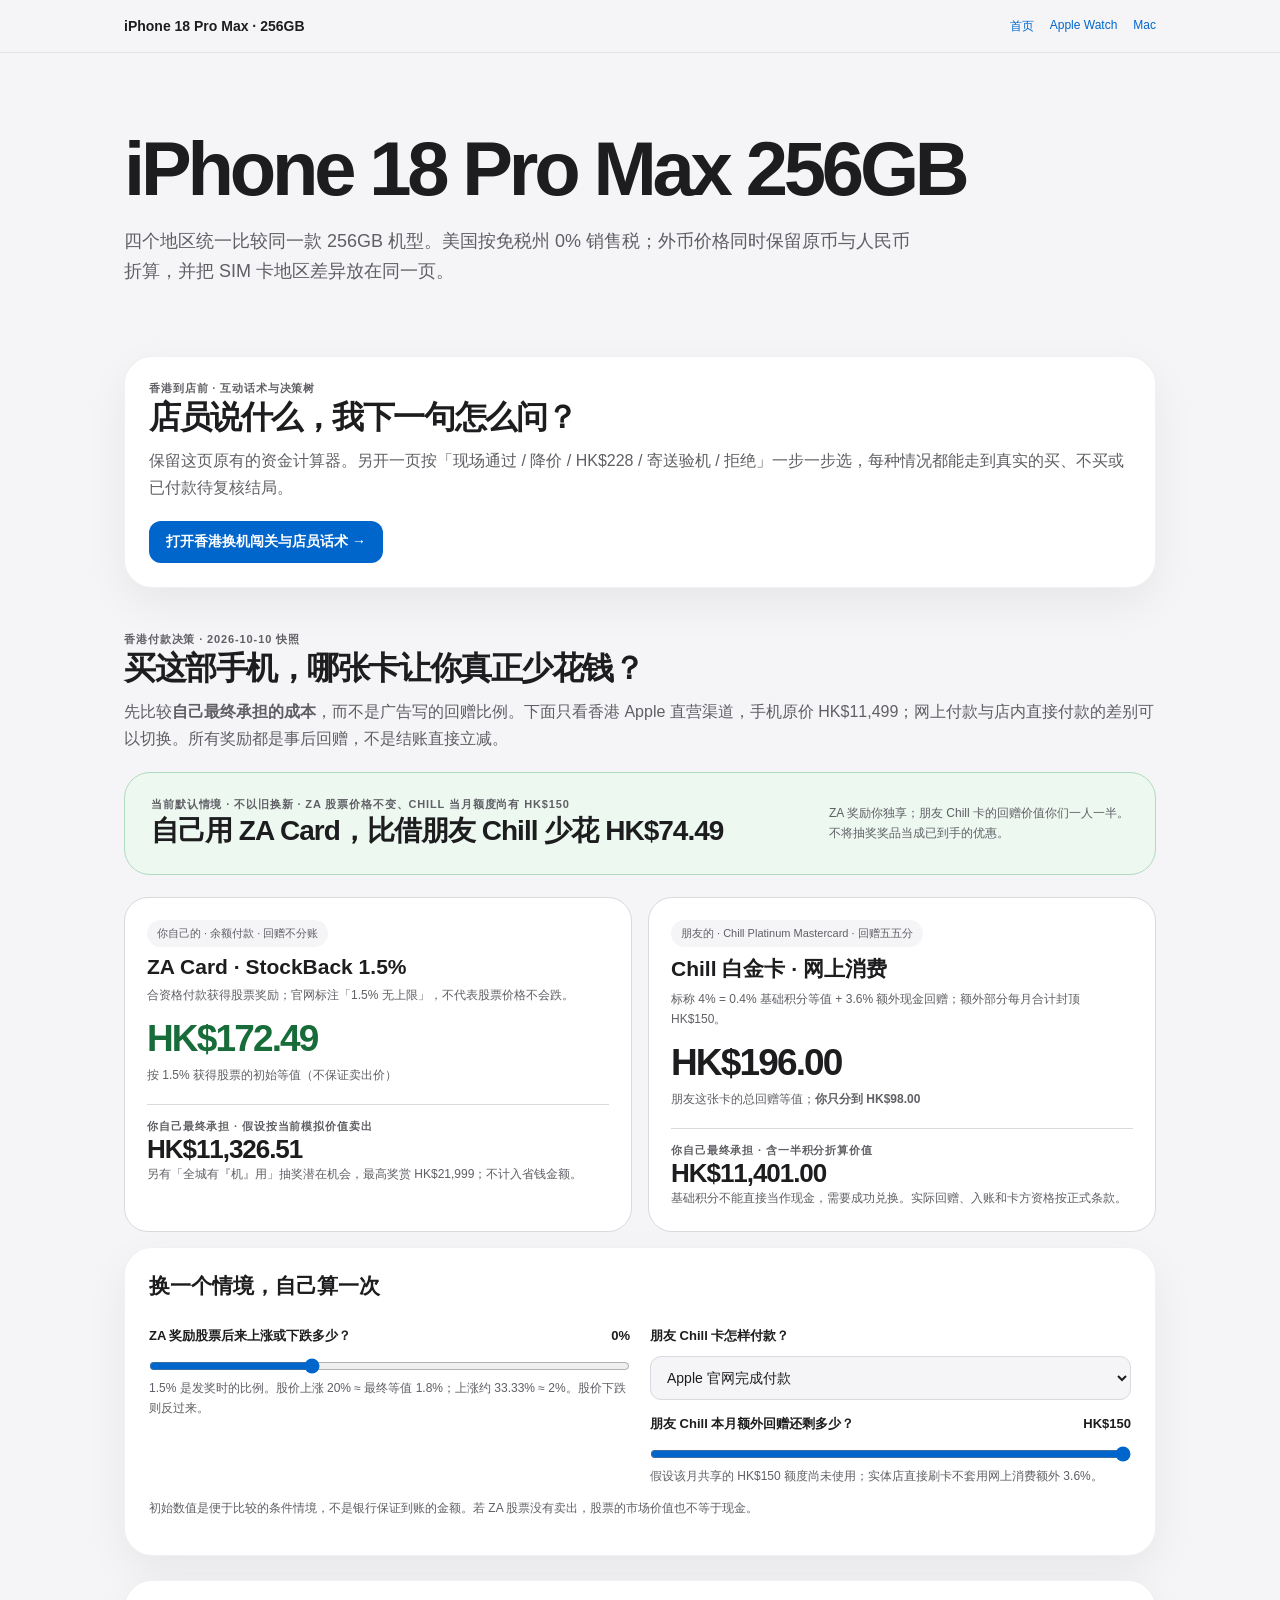
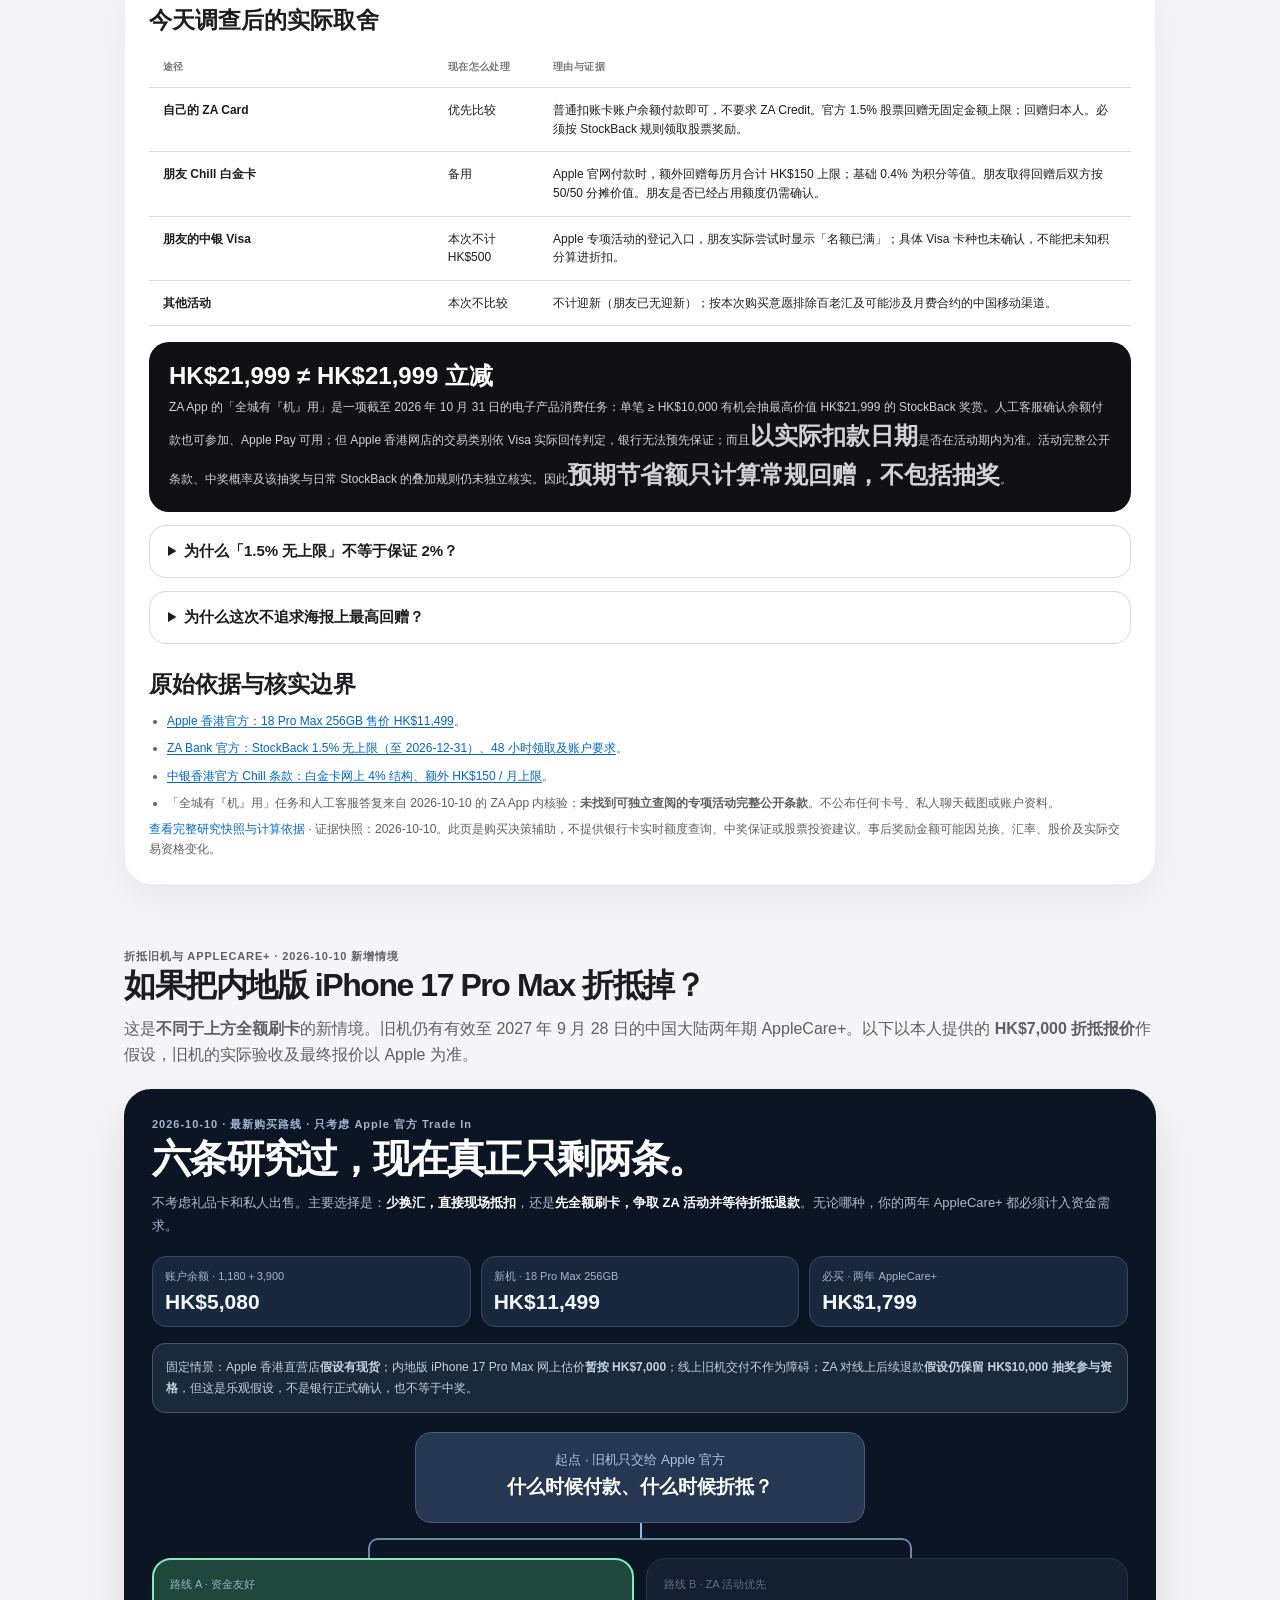
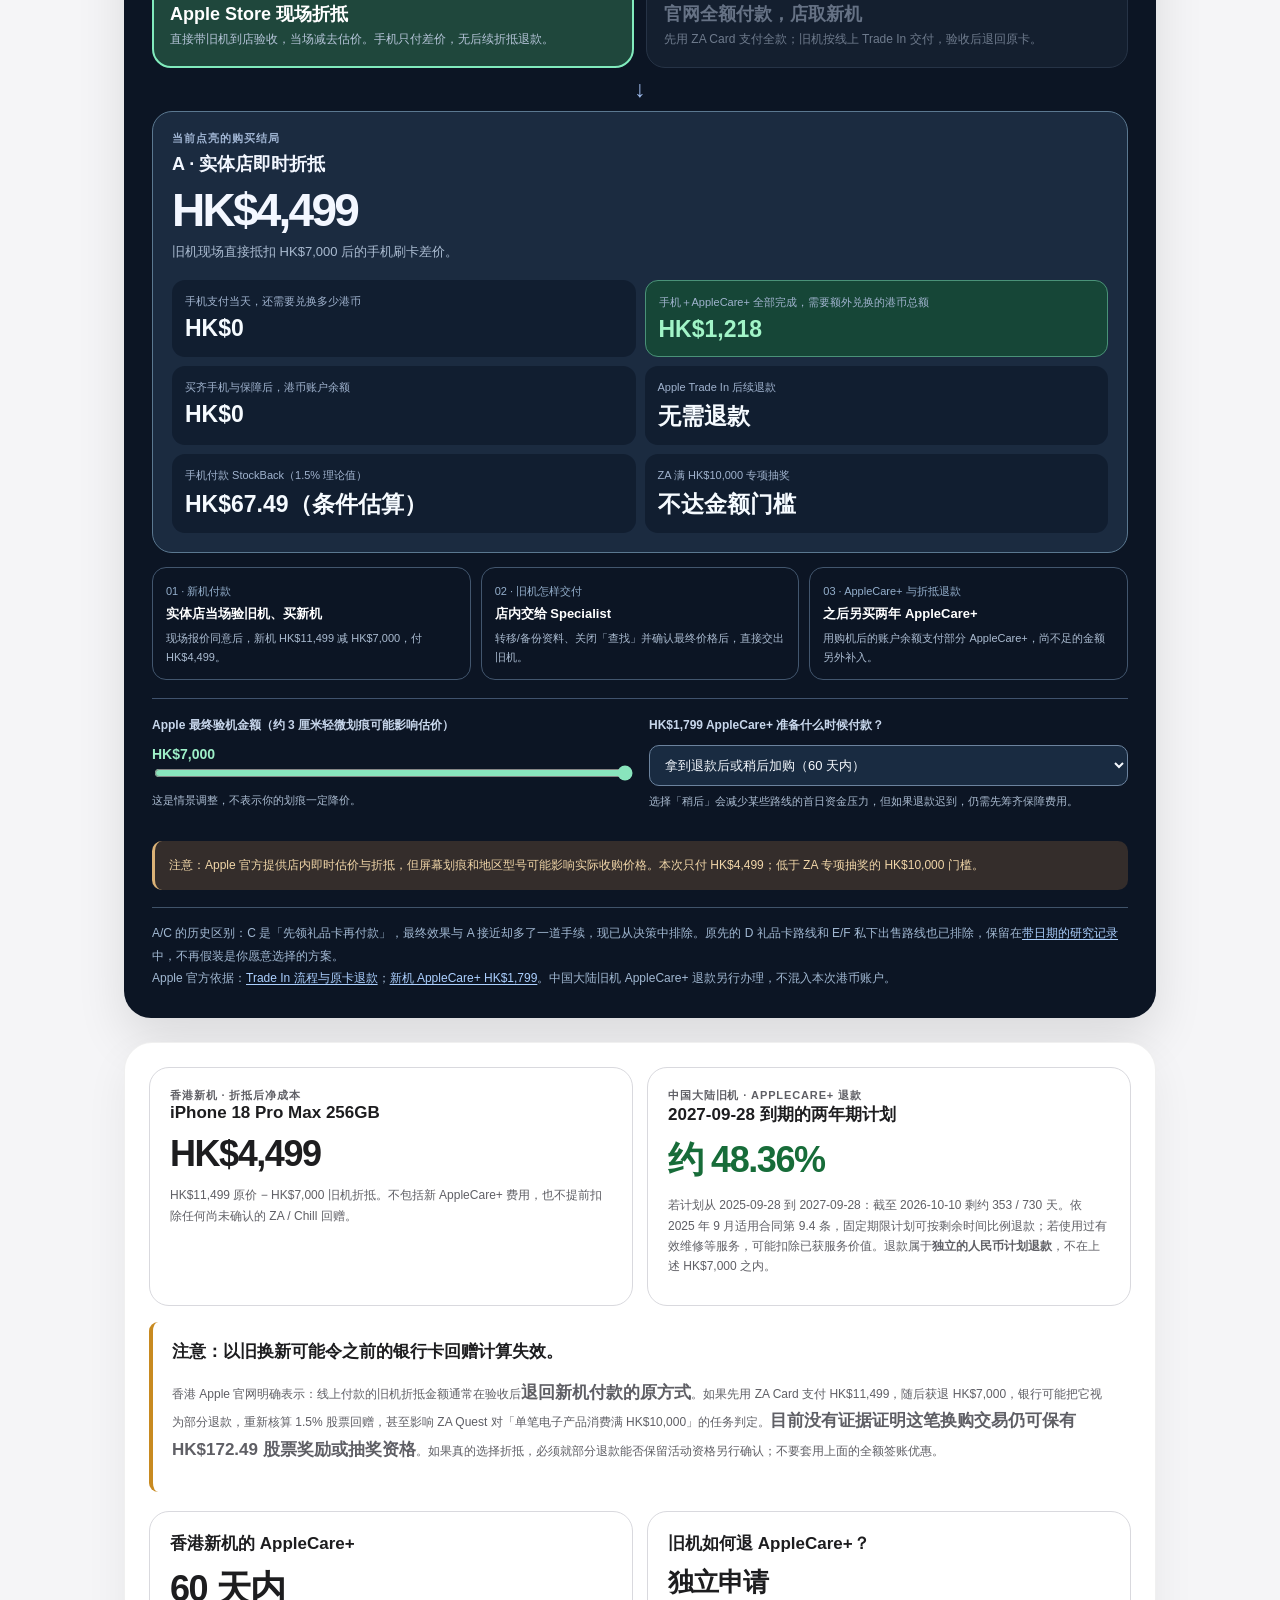
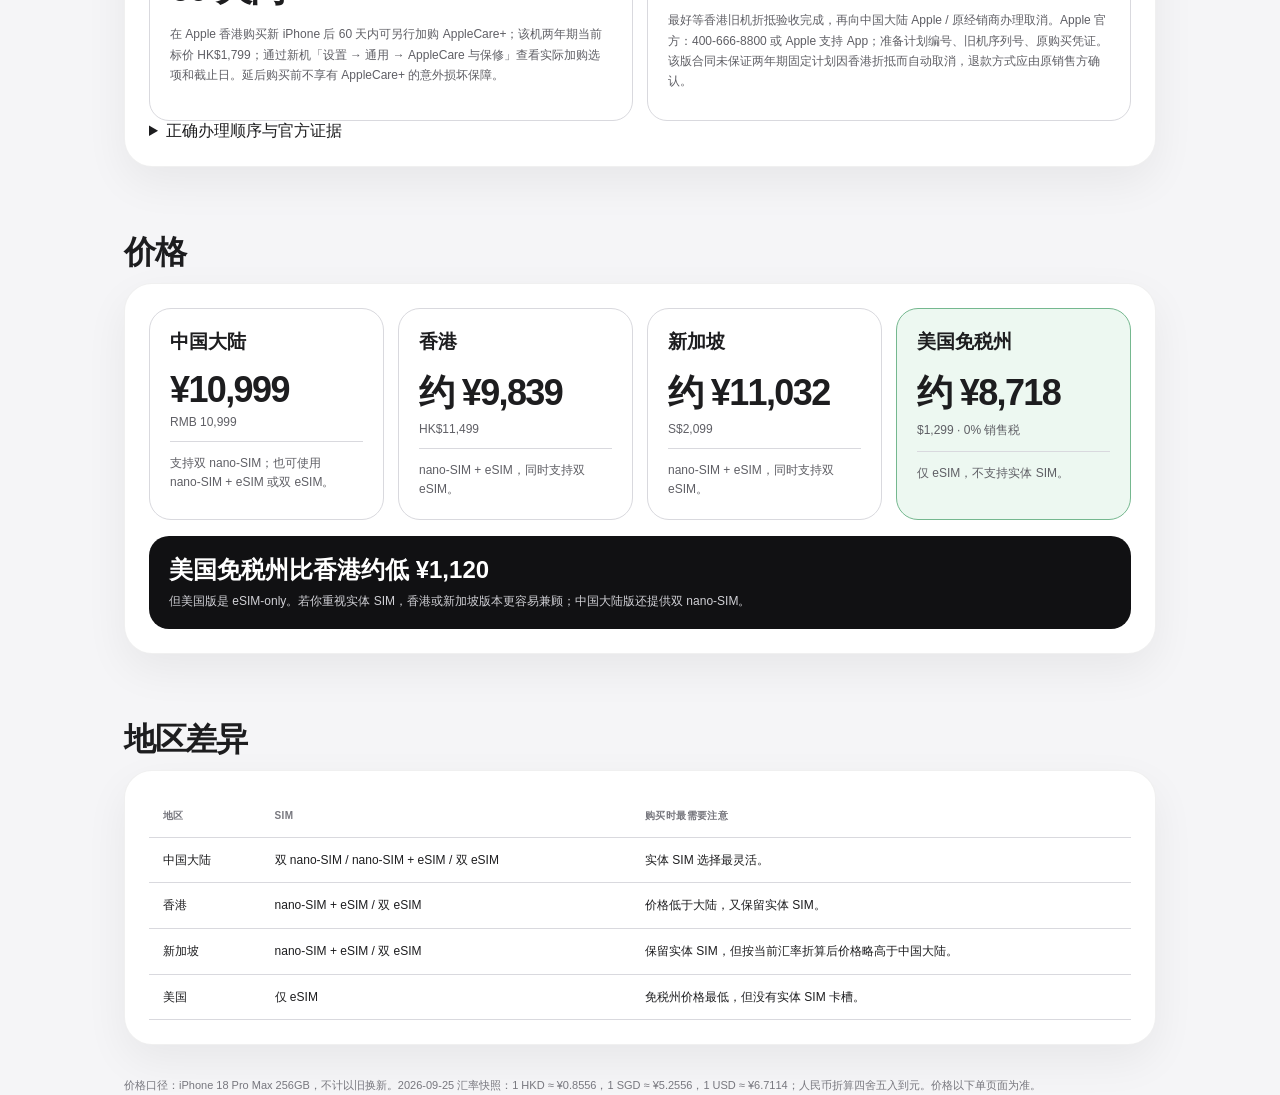
==== commit 863549d4: "feat(iphone): link dialogue quest without modifying existing price or payment calculator" ====
--- a/iphone/index.html
+++ b/iphone/index.html
@@ -88,6 +88,15 @@
 <header class="top"><div class="wrap"><div class="brand">iPhone 18 Pro Max · 256GB</div><nav class="nav"><a href="/">首页</a><a href="/watch/">Apple Watch</a><a href="/mac/">Mac</a></nav></div></header>
 <main class="wrap">
 <section class="hero"><h1>iPhone 18 Pro Max 256GB</h1><p>四个地区统一比较同一款 256GB 机型。美国按免税州 0% 销售税；外币价格同时保留原币与人民币折算，并把 SIM 卡地区差异放在同一页。</p></section>
+
+<section id="trade-in-dialogue" aria-labelledby="tradein-dialogue-title">
+  <div class="panel">
+    <div class="eyebrow">香港到店前 · 互动话术与决策树</div>
+    <h2 id="tradein-dialogue-title">店员说什么，我下一句怎么问？</h2>
+    <p class="lead">保留这页原有的资金计算器。另开一页按「现场通过 / 降价 / HK$228 / 寄送验机 / 拒绝」一步一步选，每种情况都能走到真实的买、不买或已付款待复核结局。</p>
+    <a href="/iphone/trade-in-guide/" style="display:inline-flex;align-items:center;justify-content:center;padding:12px 17px;background:var(--blue);color:#fff;border-radius:12px;font-size:14px;font-weight:720;text-decoration:none">打开香港换机闯关与店员话术 →</a>
+  </div>
+</section>
 
 <section id="hk-payment" class="payment" data-price="11499" aria-labelledby="pay-title">
   <div class="eyebrow">香港付款决策 · 2026-10-10 快照</div>
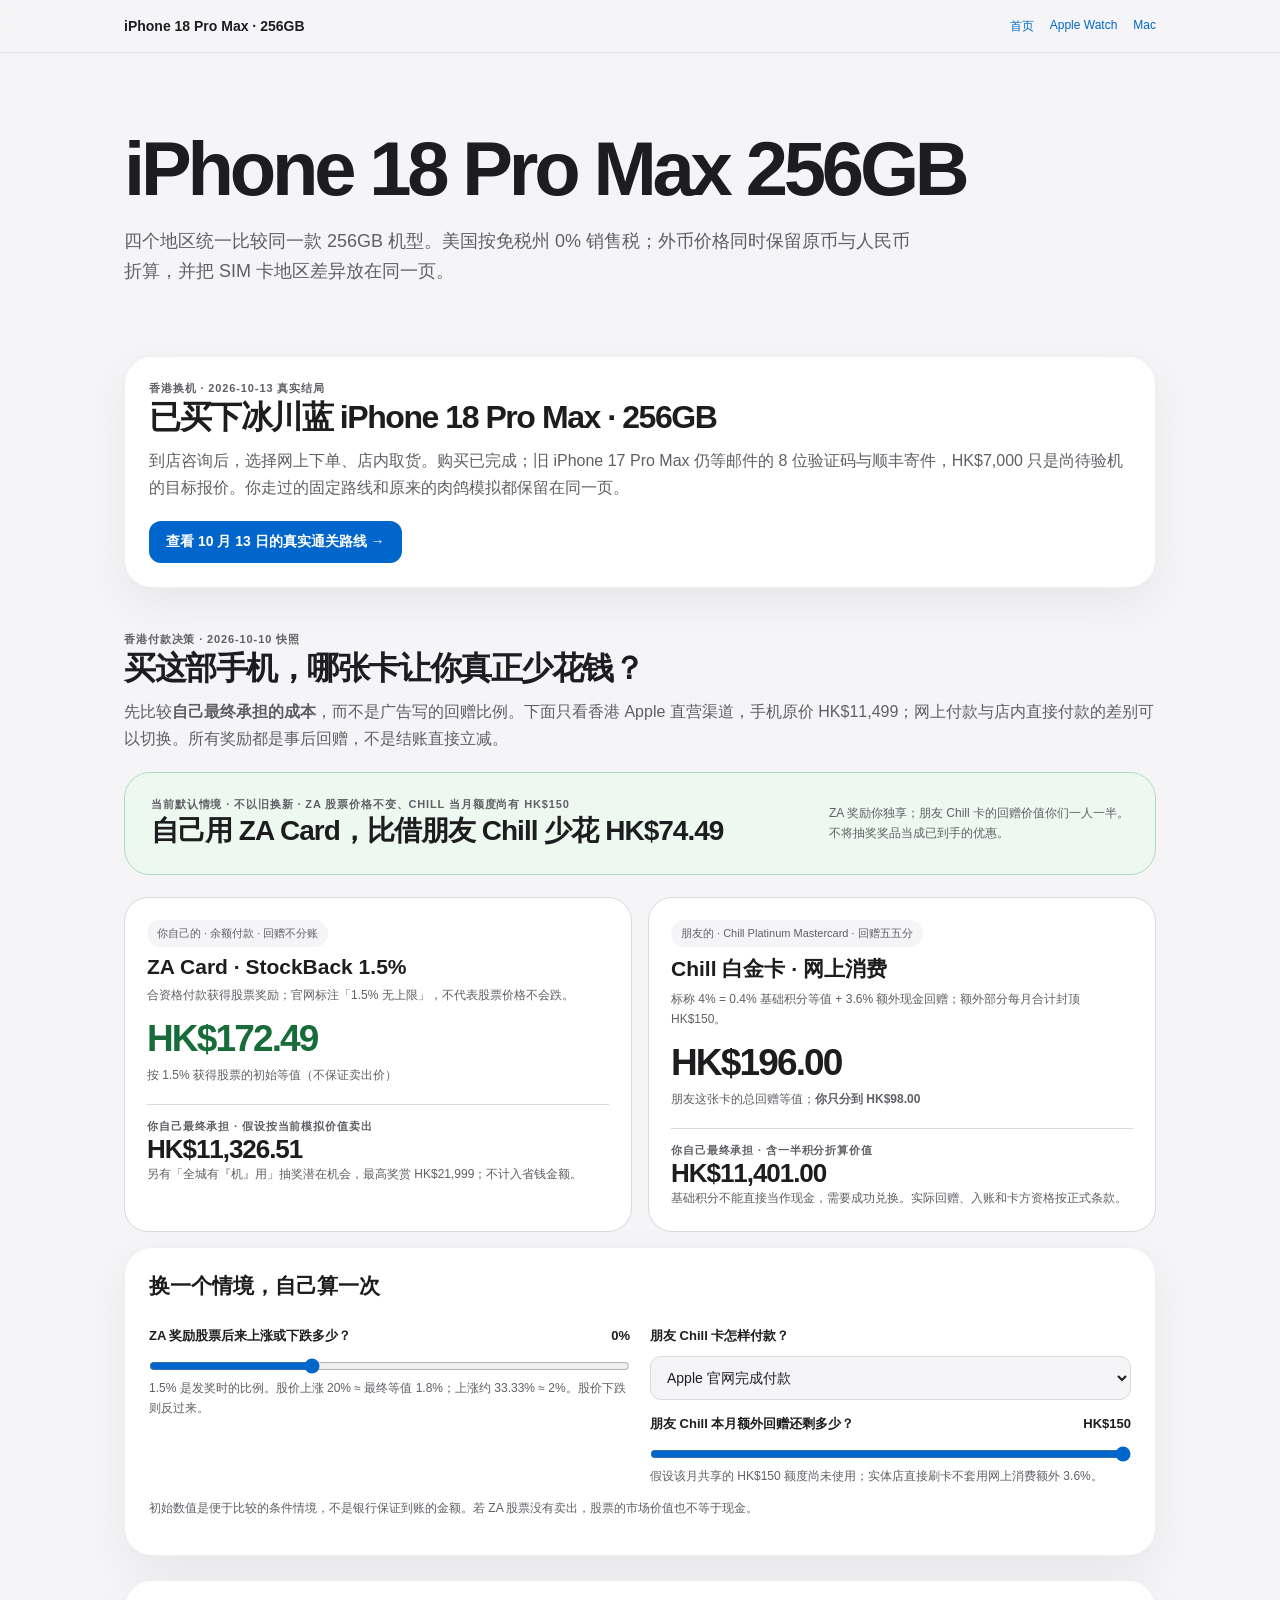
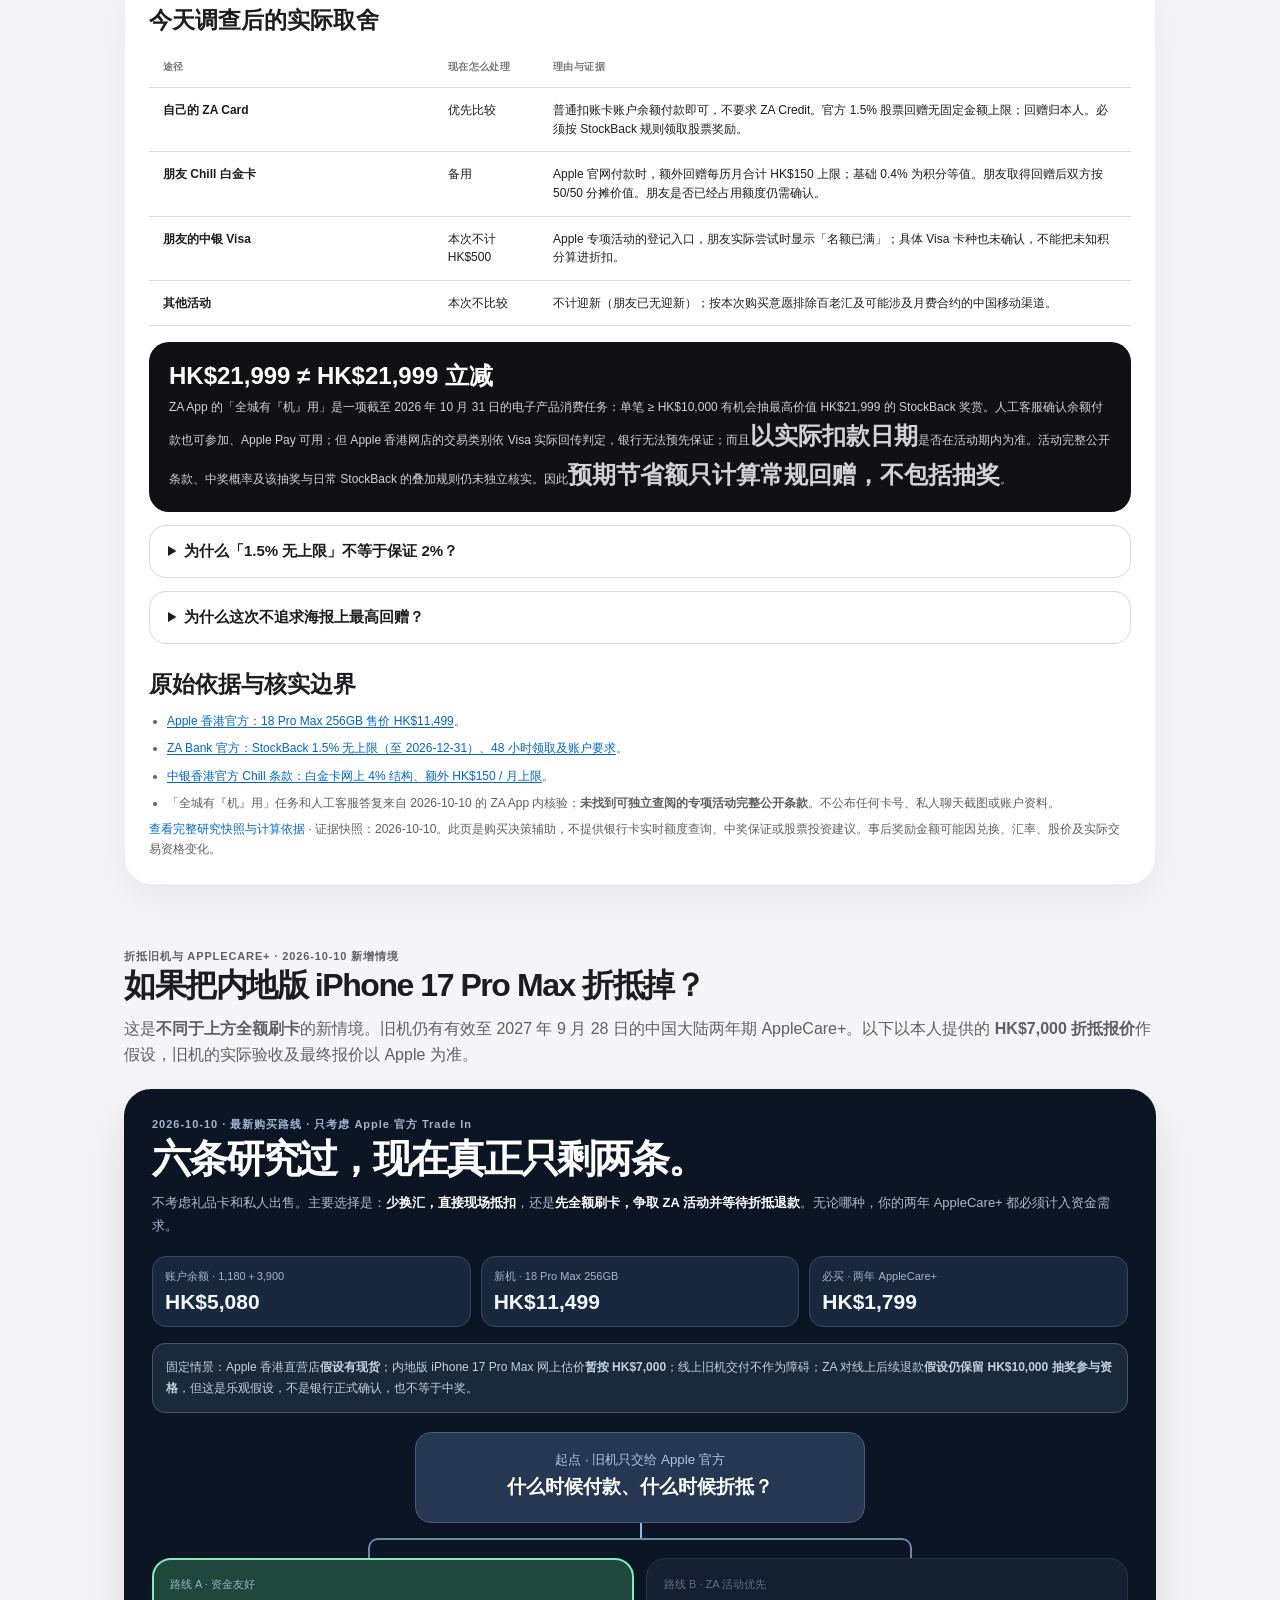
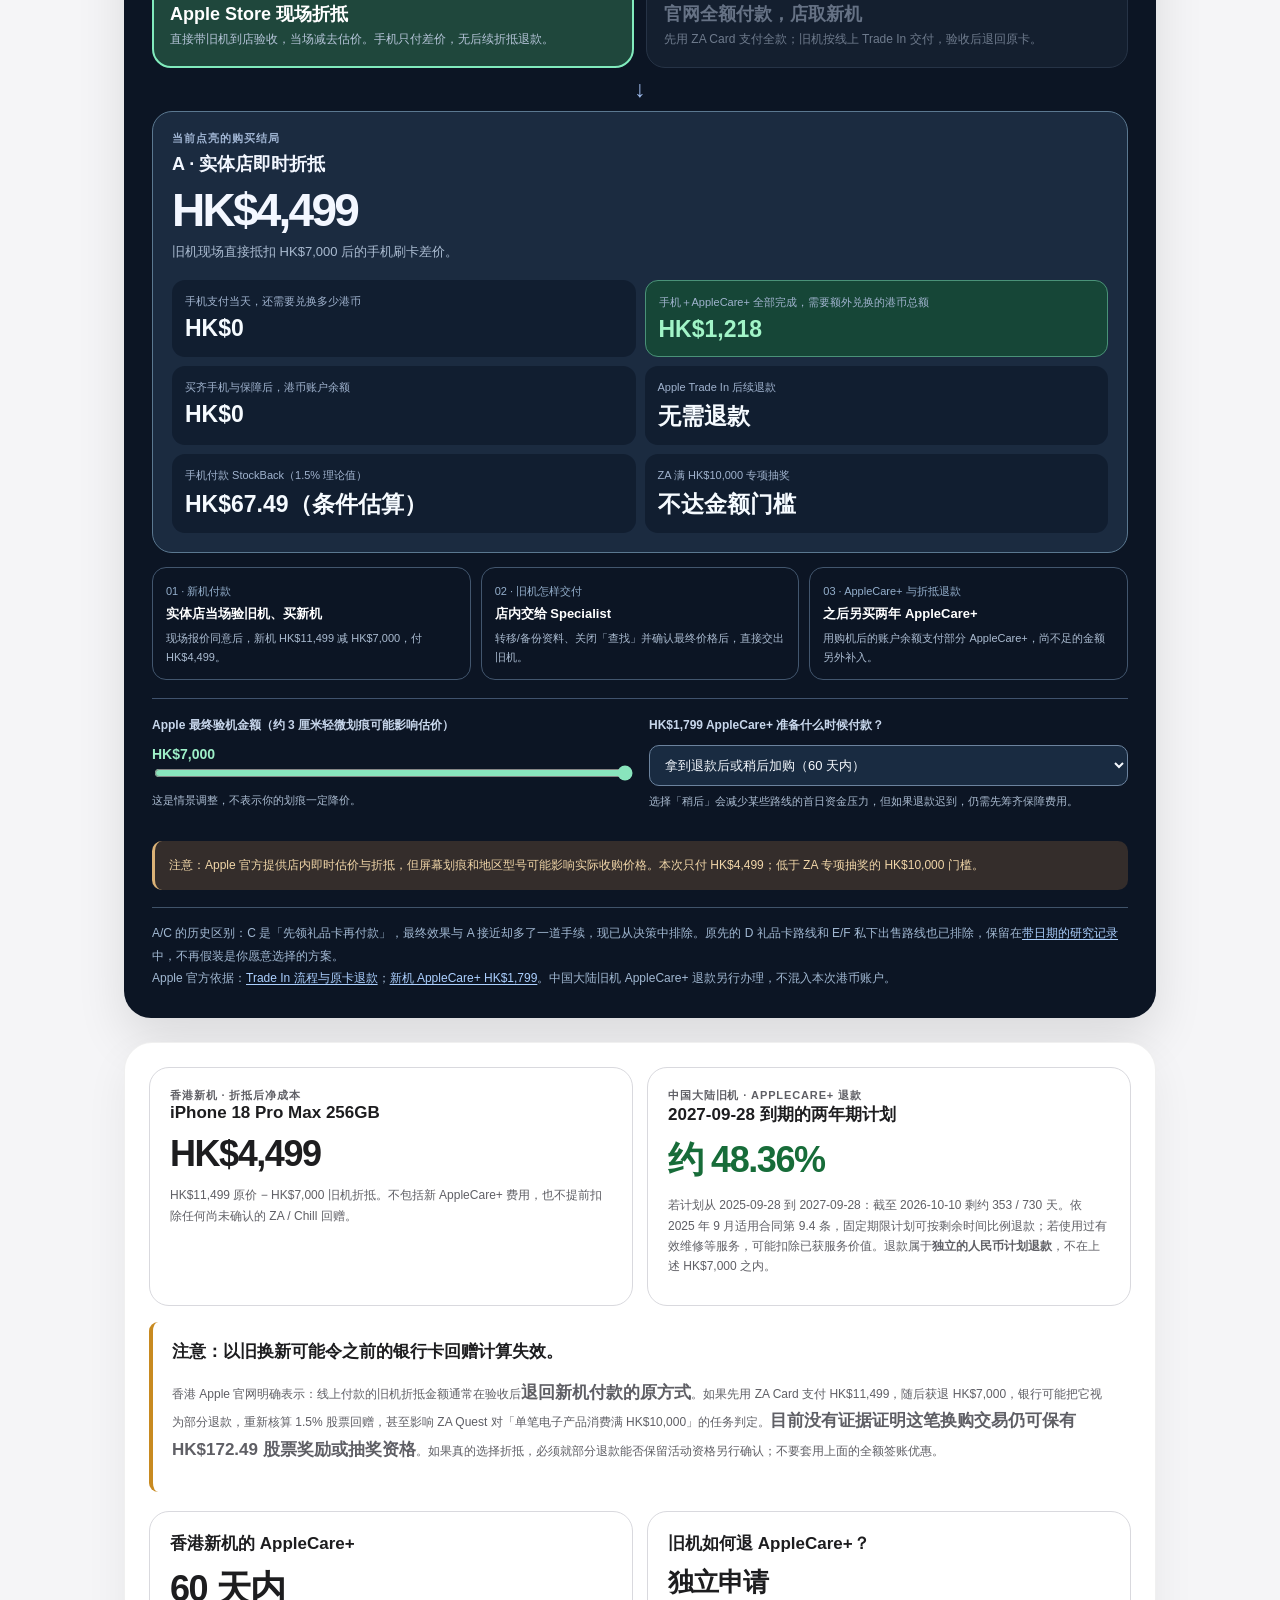
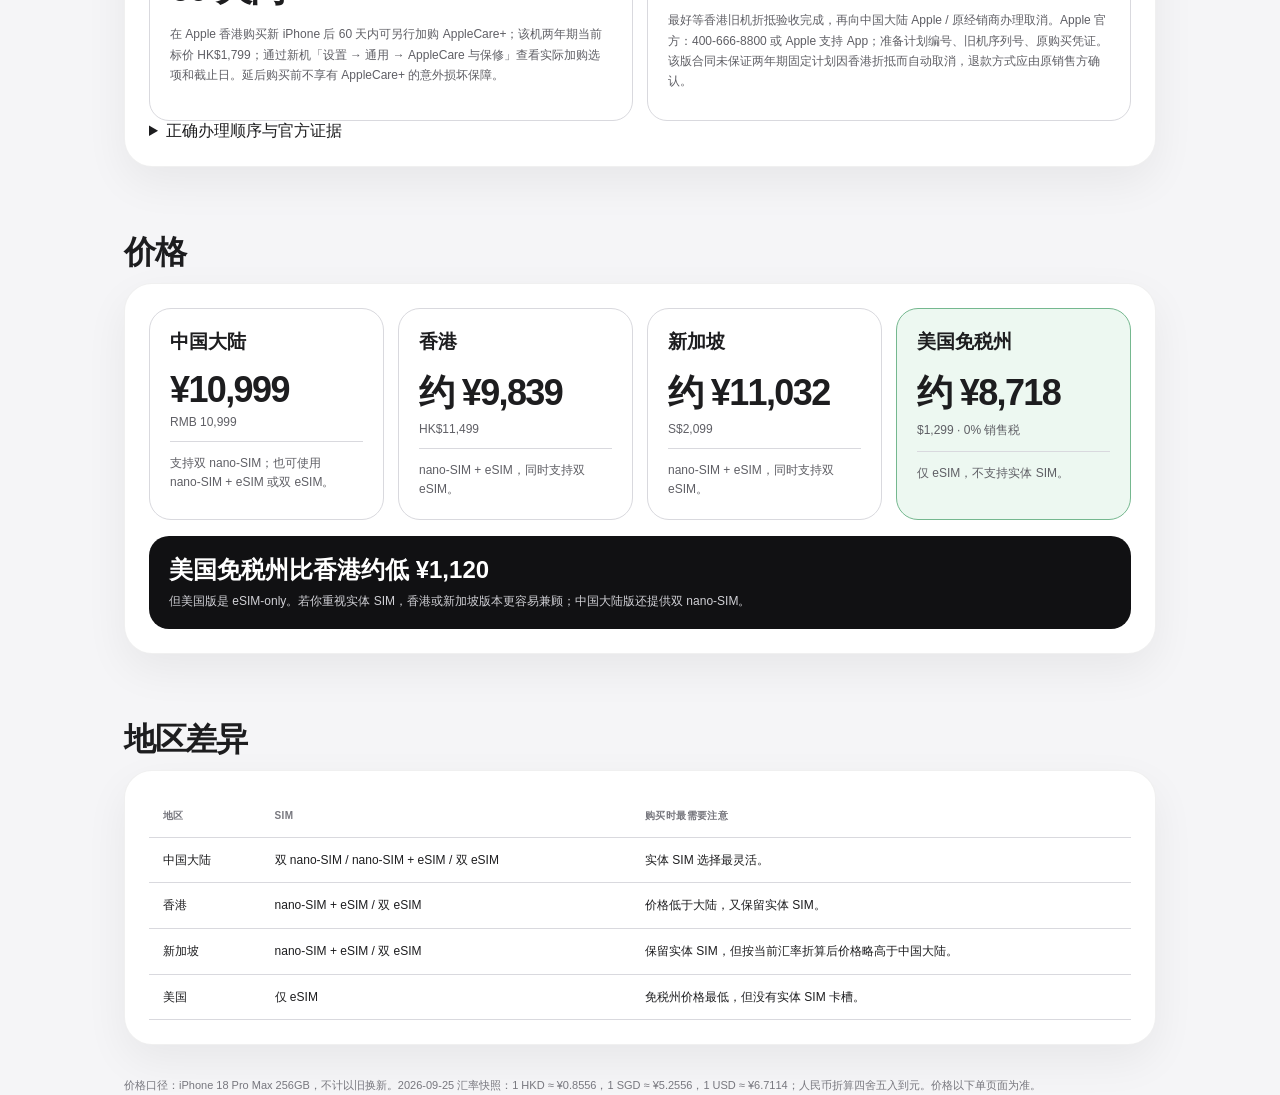
==== commit 49cc8249: "feat(iphone): point price page to completed actual purchase route" ====
--- a/iphone/index.html
+++ b/iphone/index.html
@@ -91,10 +91,10 @@
 
 <section id="trade-in-dialogue" aria-labelledby="tradein-dialogue-title">
   <div class="panel">
-    <div class="eyebrow">香港到店前 · 互动话术与决策树</div>
-    <h2 id="tradein-dialogue-title">店员说什么，我下一句怎么问？</h2>
-    <p class="lead">保留这页原有的资金计算器。另开一页按「现场通过 / 降价 / HK$228 / 寄送验机 / 拒绝」一步一步选，每种情况都能走到真实的买、不买或已付款待复核结局。</p>
-    <a href="/iphone/trade-in-guide/" style="display:inline-flex;align-items:center;justify-content:center;padding:12px 17px;background:var(--blue);color:#fff;border-radius:12px;font-size:14px;font-weight:720;text-decoration:none">打开香港换机闯关与店员话术 →</a>
+    <div class="eyebrow">香港换机 · 2026-10-13 真实结局</div>
+    <h2 id="tradein-dialogue-title">已买下冰川蓝 iPhone 18 Pro Max · 256GB</h2>
+    <p class="lead">到店咨询后，选择网上下单、店内取货。购买已完成；旧 iPhone 17 Pro Max 仍等邮件的 8 位验证码与顺丰寄件，HK$7,000 只是尚待验机的目标报价。你走过的固定路线和原来的肉鸽模拟都保留在同一页。</p>
+    <a href="/iphone/trade-in-guide/#actual-route-20261013" style="display:inline-flex;align-items:center;justify-content:center;padding:12px 17px;background:var(--blue);color:#fff;border-radius:12px;font-size:14px;font-weight:720;text-decoration:none">查看 10 月 13 日的真实通关路线 →</a>
   </div>
 </section>
 
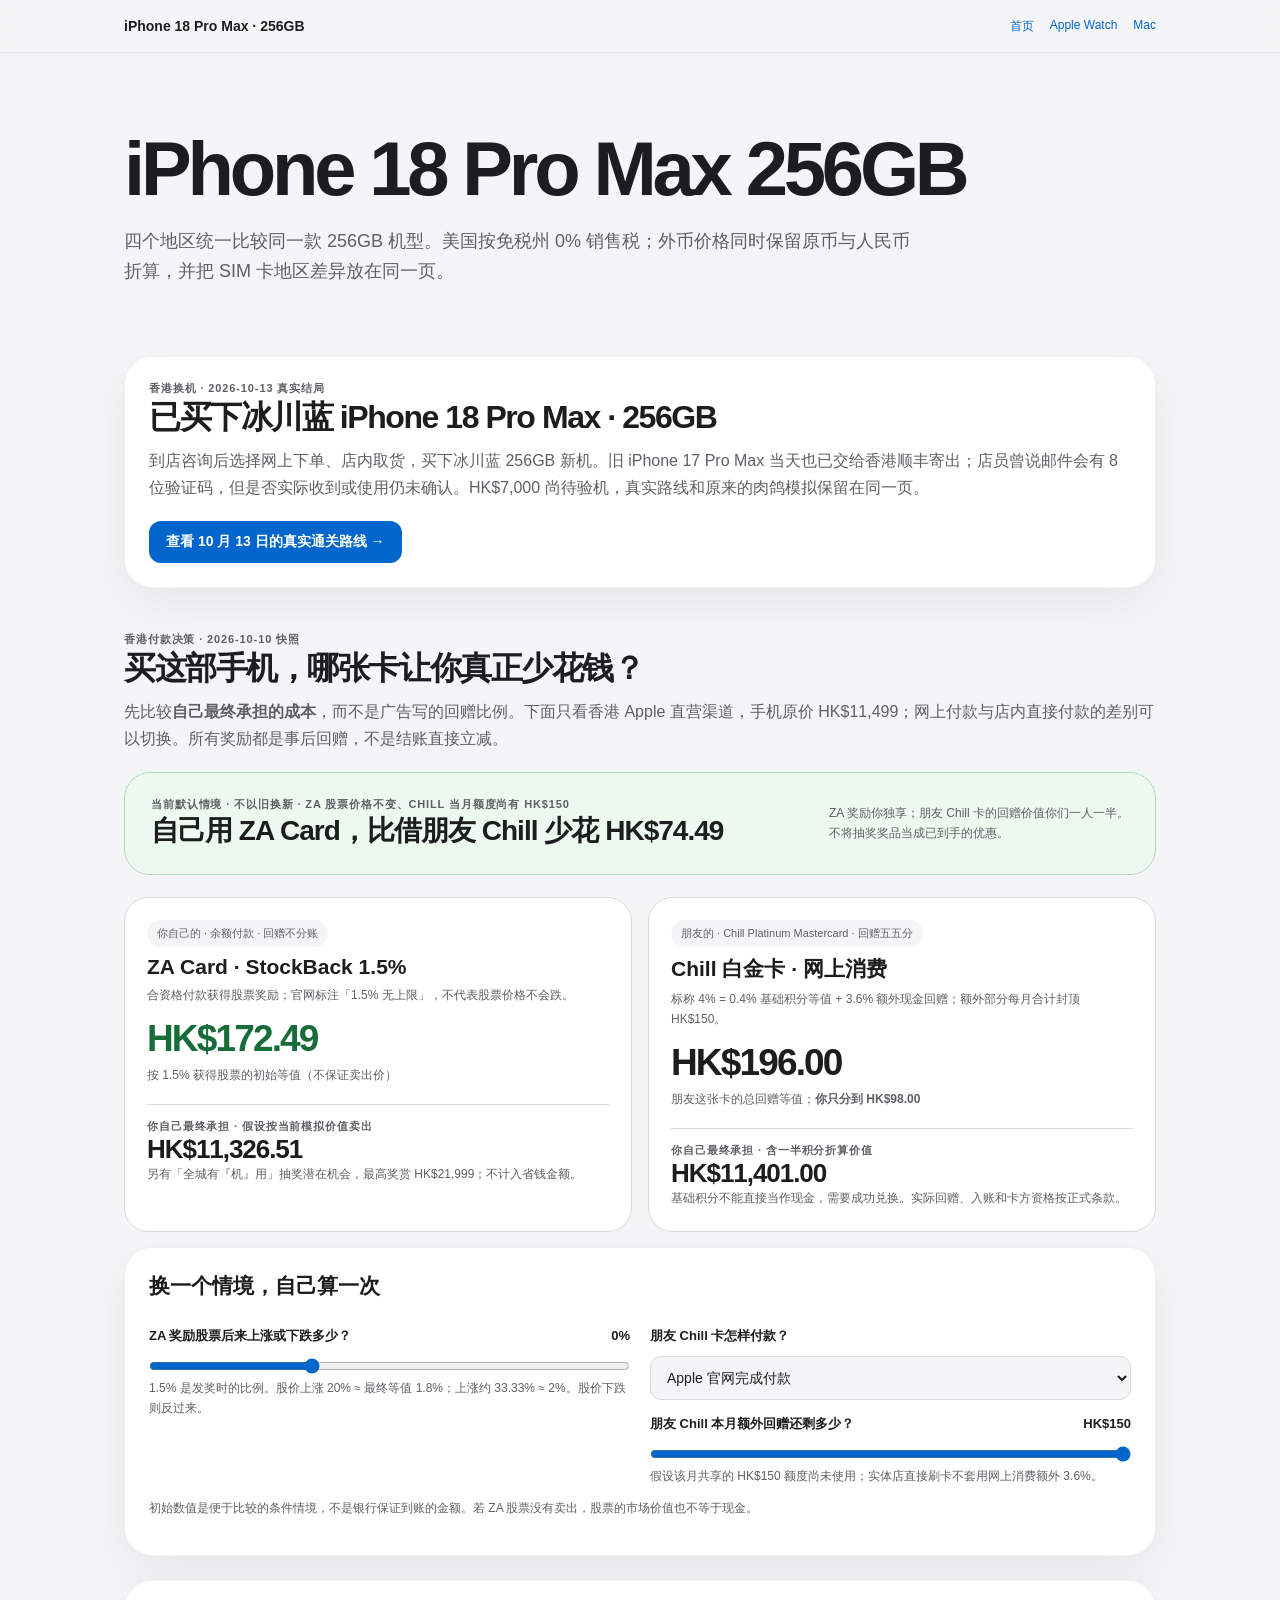
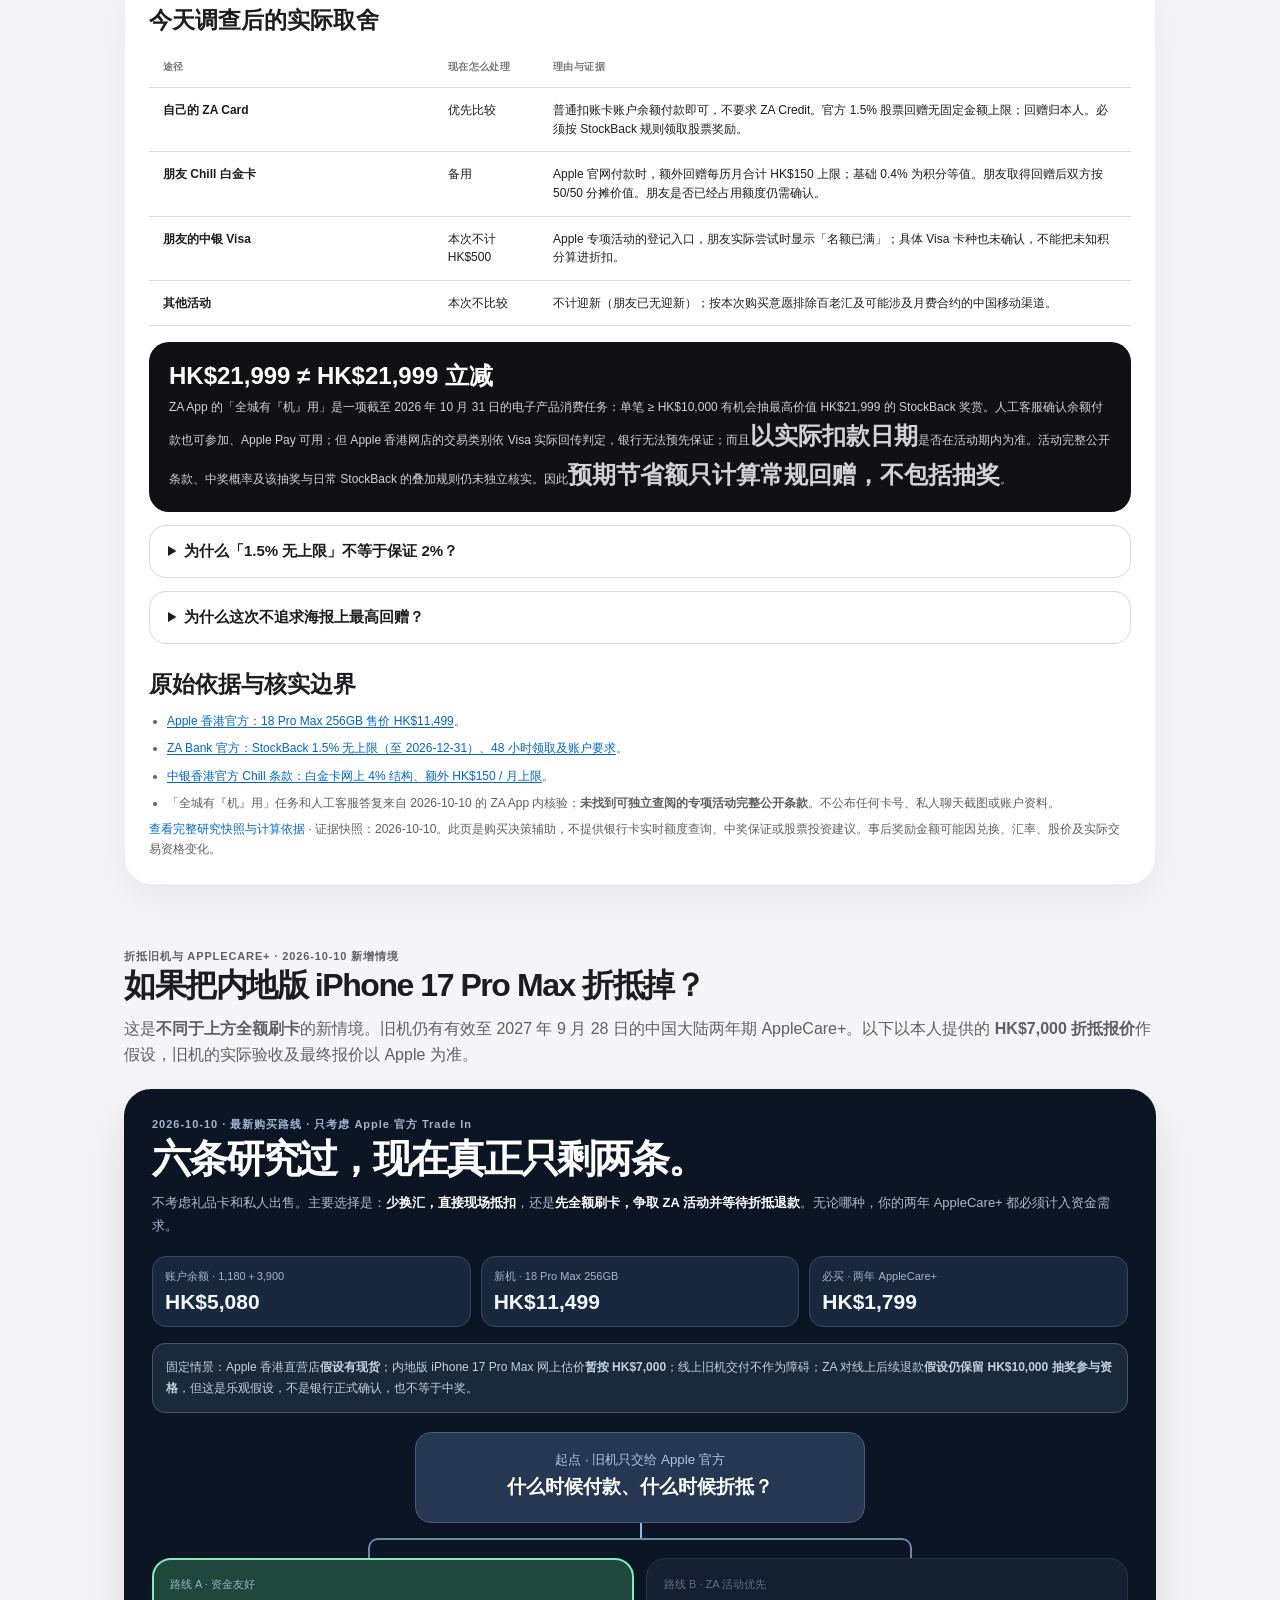
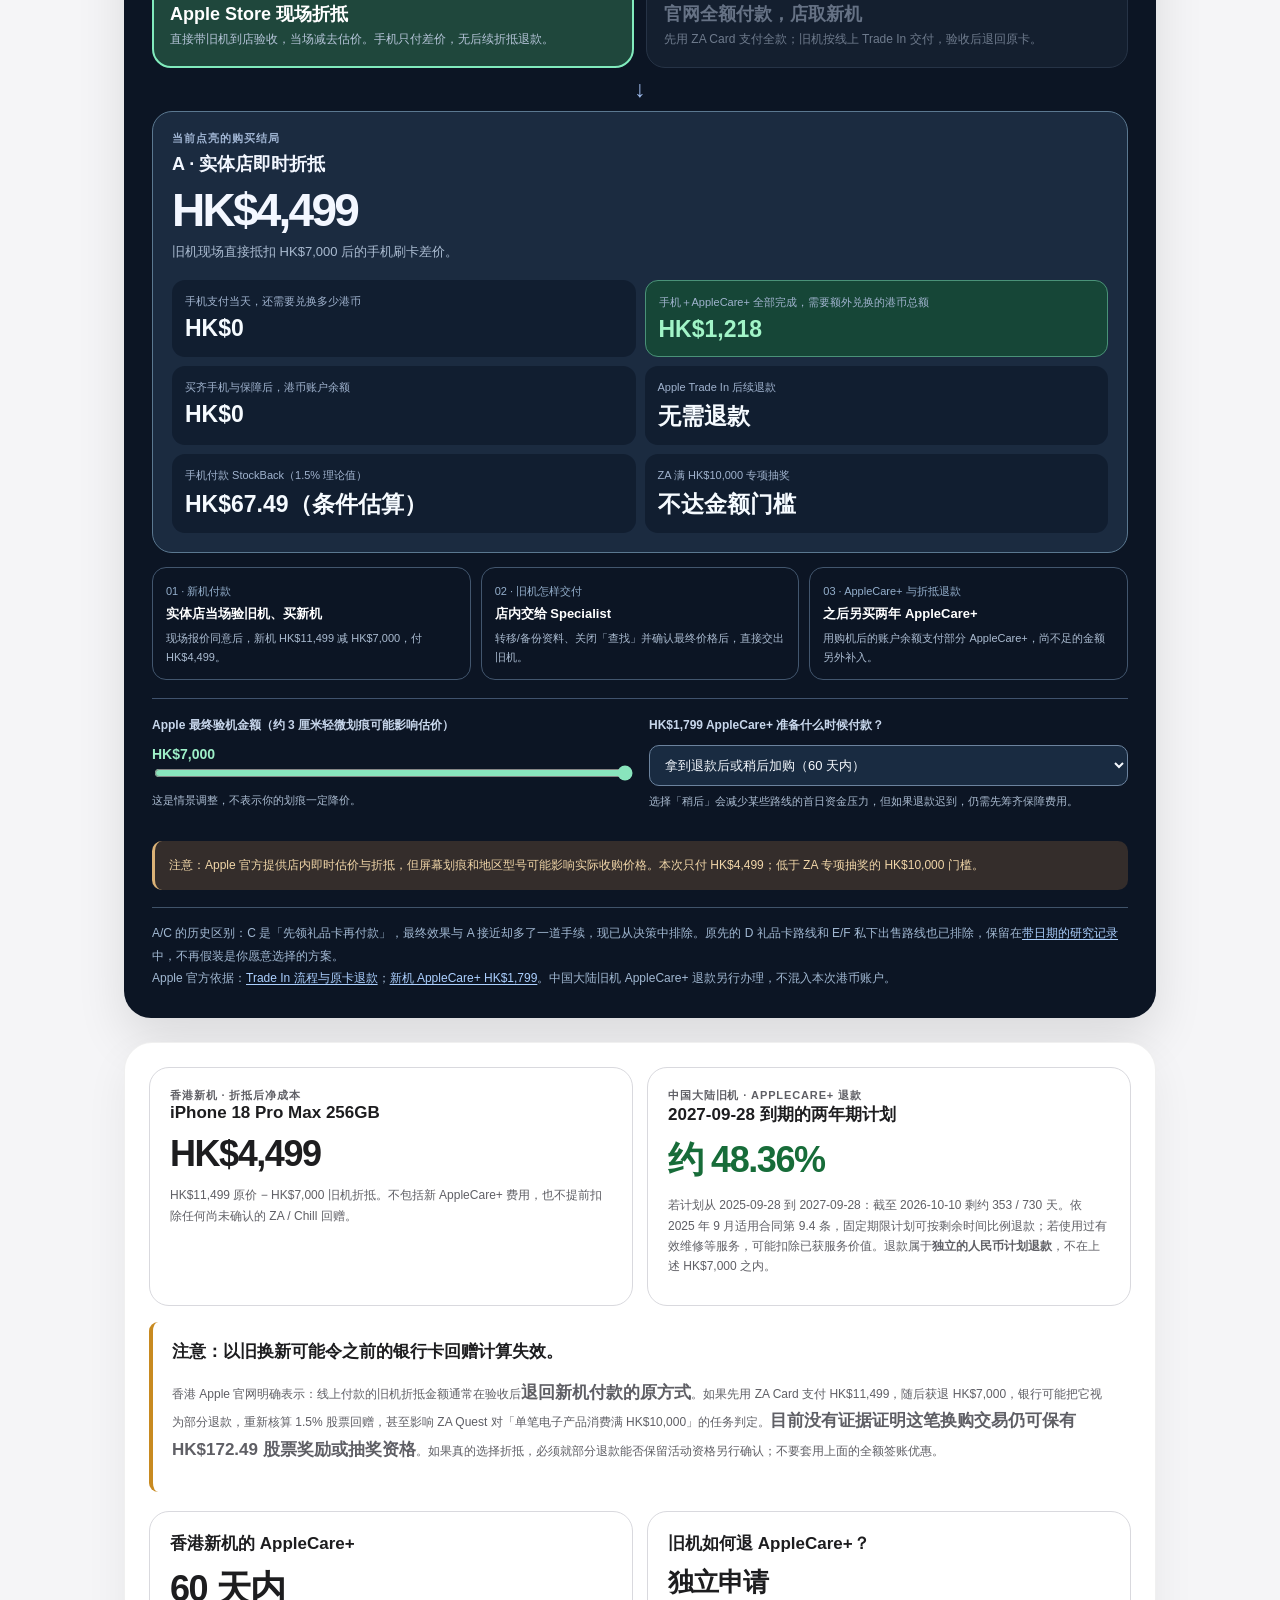
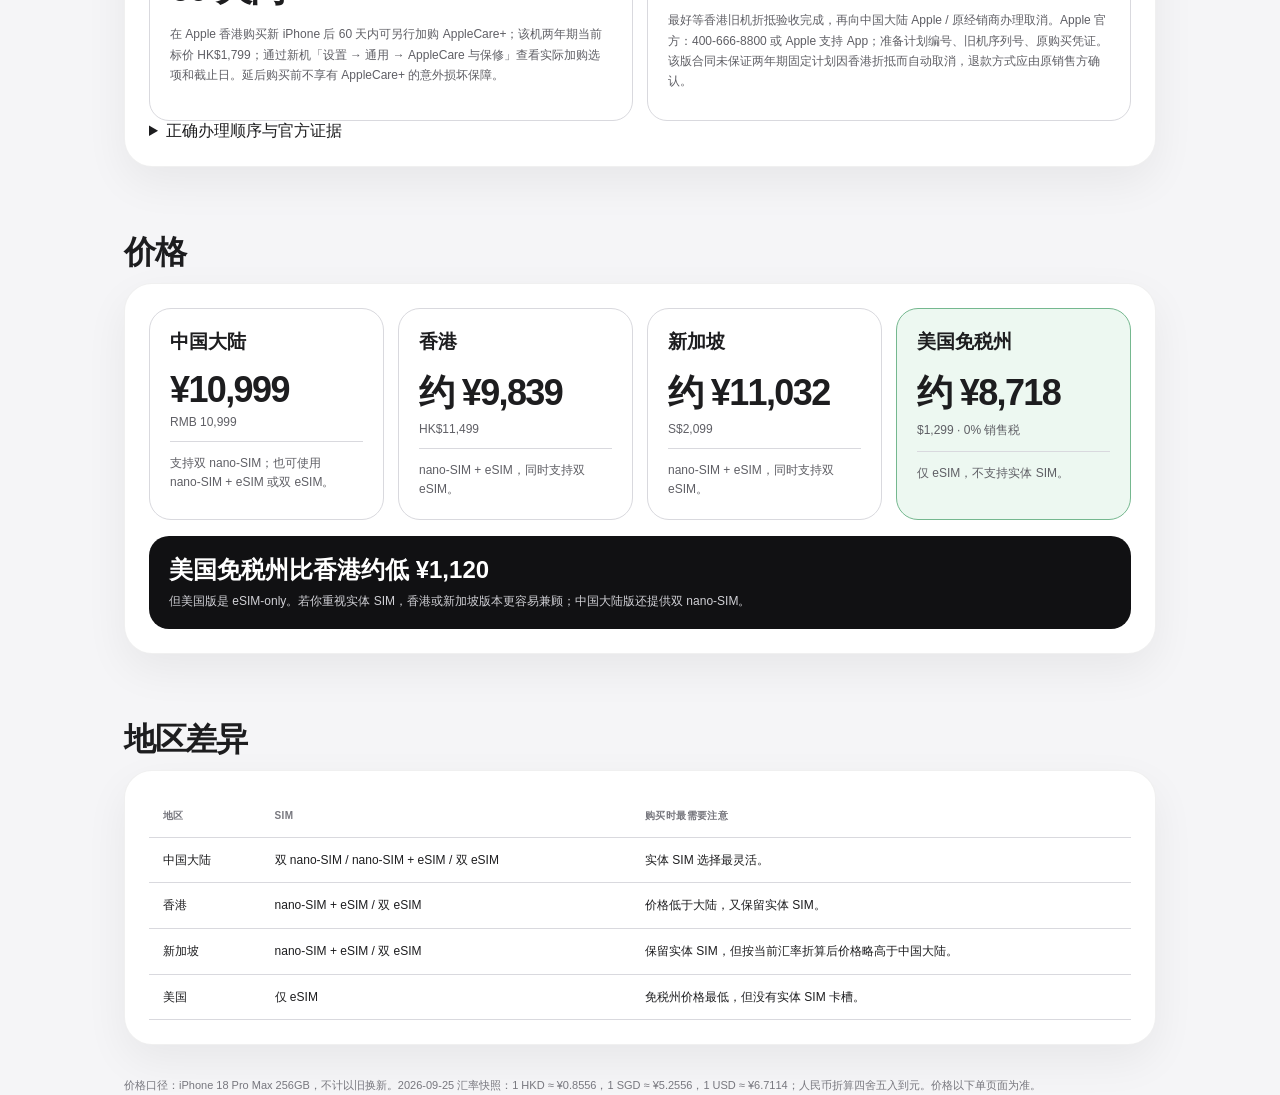
==== commit 97ad4a5e: "fix(iphone): mark actual SF Express handover complete and retain valuation unknown" ====
--- a/iphone/index.html
+++ b/iphone/index.html
@@ -93,7 +93,7 @@
   <div class="panel">
     <div class="eyebrow">香港换机 · 2026-10-13 真实结局</div>
     <h2 id="tradein-dialogue-title">已买下冰川蓝 iPhone 18 Pro Max · 256GB</h2>
-    <p class="lead">到店咨询后，选择网上下单、店内取货。购买已完成；旧 iPhone 17 Pro Max 仍等邮件的 8 位验证码与顺丰寄件，HK$7,000 只是尚待验机的目标报价。你走过的固定路线和原来的肉鸽模拟都保留在同一页。</p>
+    <p class="lead">到店咨询后选择网上下单、店内取货，买下冰川蓝 256GB 新机。旧 iPhone 17 Pro Max 当天也已交给香港顺丰寄出；店员曾说邮件会有 8 位验证码，但是否实际收到或使用仍未确认。HK$7,000 尚待验机，真实路线和原来的肉鸽模拟保留在同一页。</p>
     <a href="/iphone/trade-in-guide/#actual-route-20261013" style="display:inline-flex;align-items:center;justify-content:center;padding:12px 17px;background:var(--blue);color:#fff;border-radius:12px;font-size:14px;font-weight:720;text-decoration:none">查看 10 月 13 日的真实通关路线 →</a>
   </div>
 </section>
